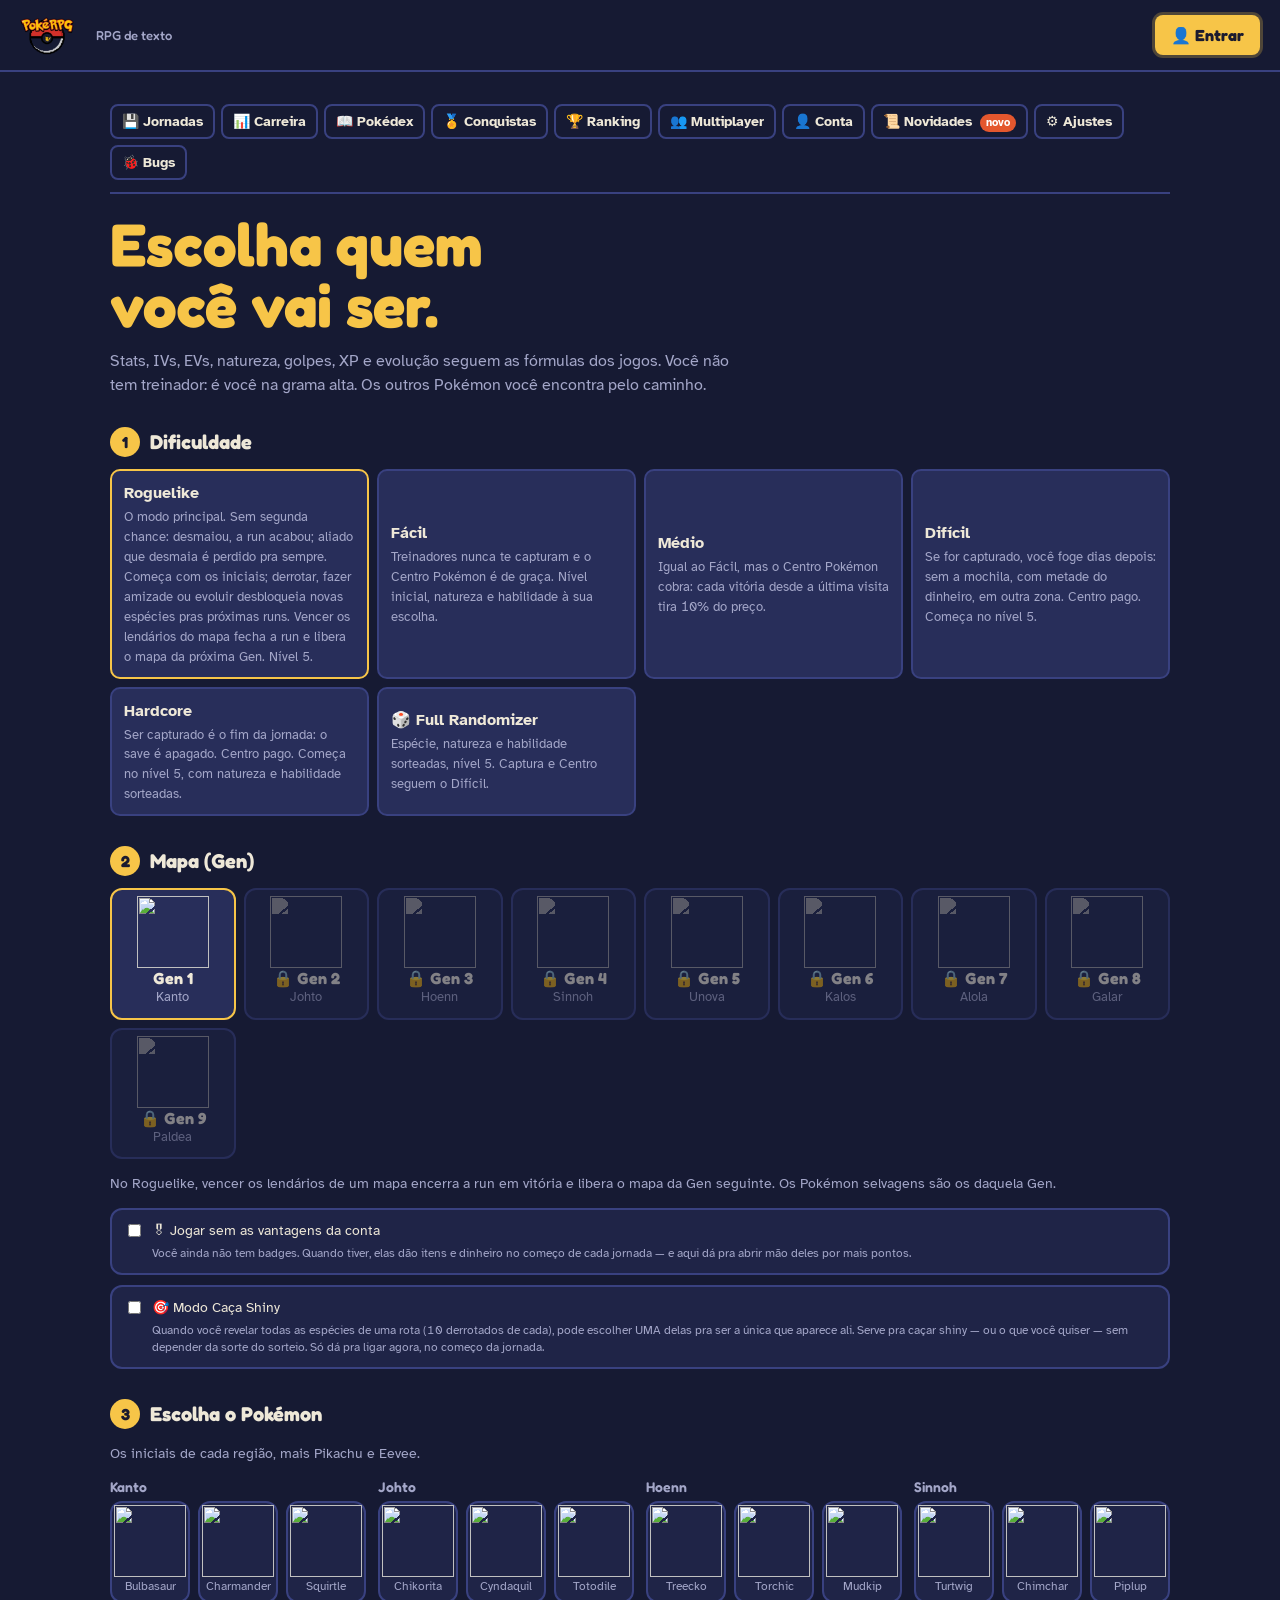
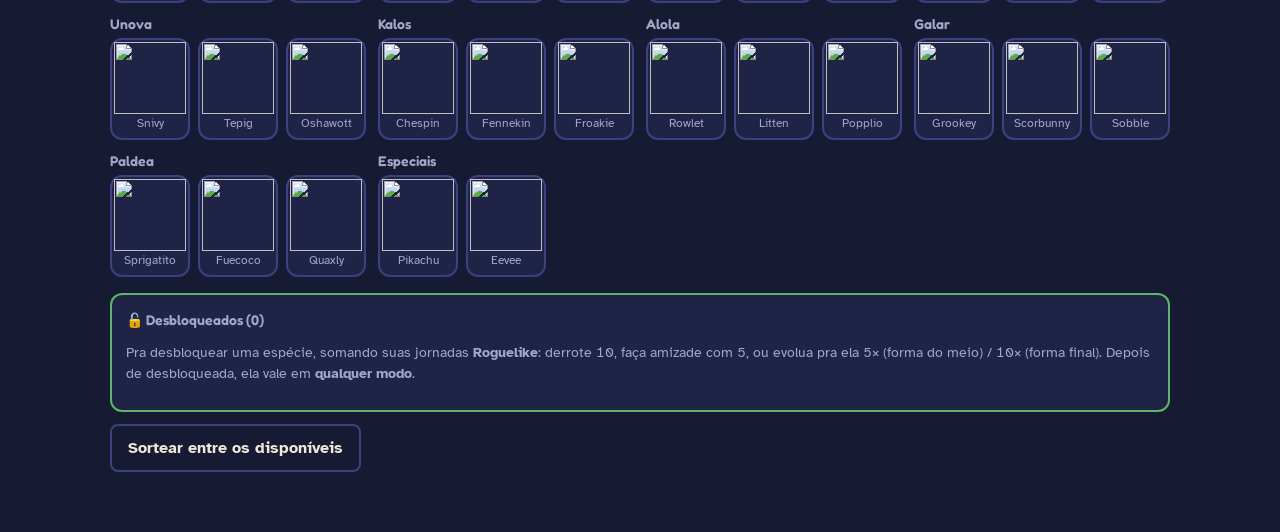
==== index.html @ 13605d04 "fix: imagens saem do CDN, e a aba deixa de rodar versao velha Diagnostico feito no aparelho do jogad" ====
<!doctype html>
<html lang="pt-BR">
<head>
<meta charset="utf-8">
<meta name="viewport" content="width=device-width, initial-scale=1, viewport-fit=cover">
<title>PokéRPG</title>
<link rel="preconnect" href="https://fonts.googleapis.com">
<link rel="preconnect" href="https://fonts.gstatic.com" crossorigin>
<link href="https://fonts.googleapis.com/css2?family=Atkinson+Hyperlegible:wght@400;700&family=Fredoka:wght@500;600;700&display=swap" rel="stylesheet">
<link rel="stylesheet" href="css/estilo.css">
<link rel="icon" type="image/png" sizes="32x32" href="img/favicon-32.png">
<link rel="icon" type="image/png" sizes="192x192" href="img/icone-192.png">
<link rel="apple-touch-icon" href="img/icone-192.png">
<meta name="theme-color" content="#161A33">
</head>
<body>
<header class="top">
  <div class="brand"><img src="img/logo.png" alt="PokéRPG" class="logo" width="373" height="309"><small>RPG de texto</small></div>
  <div class="top-r">
    <span id="top-dinheiro" class="dinheiro"></span>
    <!-- celular: os botões vão pra dentro do menu ☰ (no computador .menu-links é display:contents — some da conta) -->
    <button type="button" id="menu-burger" class="burger" aria-label="Abrir menu" aria-expanded="false" aria-controls="menu-links">☰</button>
    <nav id="menu-links" class="menu-links" aria-label="Menu"><div class="top-r" id="topr"></div><div id="conta-chip"></div></nav>
  </div>
</header>
<div id="app"></div>

<script>
  // Módulos ES não carregam por file:// (duplo-clique no arquivo): sem este aviso a tela ficaria vazia sem explicação.
  if (location.protocol === 'file:') document.getElementById('app').innerHTML =
    '<main class="create"><div class="notice">Este jogo precisa ser aberto por um servidor, não direto do arquivo. ' +
    'Na pasta do projeto, rode <code>python -m http.server 3000</code> e abra <b>http://localhost:3000</b>.</div></main>';
</script>
<script type="module" src="js/main.js"></script>
<script>
  // modo offline: service worker guarda o jogo, a PokéAPI e os sprites depois do primeiro acesso online (sw.js)
  if ('serviceWorker' in navigator && location.protocol !== 'file:') {
    navigator.serviceWorker.register('sw.js').catch(e => console.warn('service worker', e));
    /* Versão nova assumiu o controle? Recarrega a aba UMA vez. O sw.js já ativa sozinho (skipWaiting +
       clients.claim), mas isso troca só o service worker: a aba aberta continua com os arquivos .js que carregou
       quando abriu, porque módulo ES é carregado uma vez por sessão. Sem isto, quem deixa o jogo aberto fica
       testando a versão velha sem saber — aconteceu de verdade, com correção publicada e o erro antigo na tela. */
    let recarregando = false;
    navigator.serviceWorker.addEventListener('controllerchange', () => {
      if (recarregando) return; recarregando = true; location.reload();
    });
  }
</script>
</body>
</html>
---- css/estilo.css ----
﻿:root{
  --ink:#161A33; --panel:#1F2447; --panel2:#282E5A; --line:#394180;
  --text:#EEE8D8; --muted:#A3A6C8; --yellow:#F7C548; --grass:#5FB36A; --red:#E4572E;
  --paper:#F4EFE3; --paper-ink:#1C1F3A;
  --display:'Fredoka', 'Atkinson Hyperlegible', system-ui, sans-serif; /* títulos e números: arredondada, 2/5/8 bem distintos */
  --body:'Atkinson Hyperlegible', system-ui, -apple-system, 'Segoe UI', sans-serif;
  box-sizing:border-box;
  padding-top:env(safe-area-inset-top,0px); padding-bottom:env(safe-area-inset-bottom,0px);
}
*,*::before,*::after{box-sizing:inherit}
html,body{margin:0}
body{background:var(--ink);color:var(--text);font:16px/1.5 var(--body);min-height:100vh;font-variant-numeric:tabular-nums}
button,input,select{font:inherit;color:inherit}
button{cursor:pointer}
button:disabled{cursor:not-allowed;opacity:.45}
:focus-visible{outline:3px solid var(--yellow);outline-offset:2px}
img{max-width:100%}
.muted{color:var(--muted)} .small{font-size:14px}

.top{display:flex;align-items:center;justify-content:space-between;gap:12px;padding:12px 20px;border-bottom:2px solid var(--line)}
.brand{display:flex;align-items:center;gap:10px}
.brand .logo{height:46px;width:auto;display:block} /* img/logo.png (o favicon sai de img/favicon-32.png) */
.brand small{font:500 13px var(--display);color:var(--muted);margin-left:10px}
.top-r{display:flex;flex-wrap:wrap;gap:8px 10px;align-items:center;justify-content:flex-end;font:700 16px var(--display)}
/* topo: dinheiro sempre visível; botões (#topr + conta) no menu ☰ abaixo de 720px */
.top{position:relative}
.dinheiro{color:var(--yellow);white-space:nowrap}
.dinheiro:empty{display:none}
.burger{display:none}
.menu-links{display:contents} /* no computador some da conta: filhos ficam em linha no .top-r */
#topr{flex-wrap:wrap;justify-content:flex-end}
.btn-login{border-radius:999px;padding:8px 18px;box-shadow:0 0 0 3px rgba(247,197,72,.25)}
@media(max-width:720px){
  .top{padding:10px 14px}
  .brand small{display:none}
  .brand .logo{height:38px}
  .burger{display:grid;place-items:center;width:44px;height:44px;background:var(--panel2);border:2px solid var(--line);border-radius:10px;font-size:20px;line-height:1}
  .menu-links{display:none;position:absolute;top:calc(100% + 6px);left:10px;right:10px;z-index:9;flex-direction:column;gap:10px;
    background:var(--panel);border:2px solid var(--line);border-radius:14px;padding:12px;box-shadow:0 14px 34px rgba(0,0,0,.5)}
  .menu-links.open{display:flex}
  .menu-links .top-r,#conta-chip{flex-direction:column;align-items:stretch;gap:8px}
  .menu-links .btn{width:100%;text-align:center;padding:12px 14px;font-size:16px}
  .selo-offline{text-align:center}
}
/* ícone do jogador, amigos, convites */
.icone-mini{width:32px;height:32px;image-rendering:pixelated;vertical-align:middle;margin:-6px 4px -6px -4px}
.icone-grande{width:96px;height:96px;image-rendering:pixelated}
.chip-conta{display:inline-flex;align-items:center;gap:2px;position:relative}
.bolinha{background:var(--red);color:#fff;border-radius:999px;font-size:11px;min-width:18px;height:18px;display:inline-grid;place-items:center;margin-left:4px}
.icone-editor{display:grid;grid-template-columns:auto 1fr;gap:16px;align-items:center}
@media(max-width:520px){.icone-editor{grid-template-columns:1fr}}
.icone-preview{display:grid;place-items:center;background:var(--panel2);border-radius:14px;padding:8px 14px;font:600 14px var(--display)}
.icone-controles{display:grid;gap:10px}
.icone-controles input,#amigo-codigo{flex:1;min-width:0;background:var(--panel2);border:2px solid var(--line);border-radius:10px;padding:9px 12px;color:var(--text)}
.pv.conta + .pv.conta{margin-top:16px}
ul.amigos{list-style:none;margin:6px 0 12px;padding:0;display:grid;gap:6px}
ul.amigos li{display:flex;align-items:center;gap:8px;background:var(--panel2);border-radius:10px;padding:6px 10px}
ul.amigos li b{flex:1}
ul.amigos .subrow{width:auto}
.codigo{font-family:var(--display);letter-spacing:.12em;background:var(--yellow);color:#1b1b2f;border-radius:8px;padding:0 10px}
.mp-convites{display:flex;flex-wrap:wrap;gap:6px;align-items:center;width:100%}
.mp-nome{display:flex;align-items:center}
table.ranking td.jogador{white-space:nowrap}
#toasts{position:fixed;right:14px;bottom:14px;z-index:20;display:grid;gap:8px;max-width:min(380px,calc(100vw - 28px))}
.toast{display:grid;grid-template-columns:1fr auto;gap:8px;align-items:start;background:var(--panel);border:2px solid var(--yellow);border-radius:14px;padding:12px 14px;box-shadow:0 12px 30px rgba(0,0,0,.5)}
.toast-x{background:none;border:0;color:var(--muted);font-size:16px}
/* bugs e sugestões */
.relato-card{max-width:640px}
.relato-card textarea{background:var(--panel2);border:2px solid var(--line);border-radius:10px;padding:10px 12px;color:var(--text);font:inherit;resize:vertical}
.relato-card .campo input{background:var(--panel2);border:2px solid var(--line);border-radius:10px;padding:10px 12px;color:var(--text)}
.rel-tipos{grid-template-columns:1fr 1fr}
@media(max-width:520px){.rel-tipos{grid-template-columns:1fr}}
.rel-ctx{max-height:220px;overflow:auto;background:var(--ink);border-radius:8px;padding:8px;font-size:12px;white-space:pre-wrap}
/* tela de login */
.login-card{max-width:460px;background:var(--panel);border:2px solid var(--line);border-radius:18px;padding:24px;display:grid;gap:12px}
.login-card h2{margin:0;font:700 24px var(--display)}
.login-card p{margin:0}
.btn-google{display:flex;align-items:center;justify-content:center;gap:12px;width:100%;background:#fff;color:#1f1f1f;border:1px solid #747775;border-radius:999px;padding:12px 18px;font:600 16px var(--body)}
.btn-google:hover{background:#f2f2f2}
.login-ou{display:flex;align-items:center;gap:10px;color:var(--muted);font-size:14px}
.login-ou::before,.login-ou::after{content:'';flex:1;height:2px;background:var(--line)}
.login-card input{flex:1;min-width:0;background:var(--panel2);border:2px solid var(--line);border-radius:10px;padding:11px 12px;color:var(--text)}
.login-card .subrow{flex-wrap:nowrap}
@media(max-width:420px){.login-card .subrow{flex-wrap:wrap}.login-card .subrow .btn{width:100%}}

.btn{background:var(--yellow);color:#1b1b2f;border:0;border-radius:8px;padding:10px 16px;font-weight:700}
.btn:hover:not(:disabled){filter:brightness(1.08)}
.btn.ghost{background:transparent;color:var(--text);border:2px solid var(--line)}
.btn.ghost:hover:not(:disabled){border-color:var(--yellow)}
.btn.big{padding:14px 22px;font-size:17px}
.btn.sm{padding:5px 10px;font-size:14px}

.ty{display:inline-block;padding:1px 10px;border-radius:999px;font:700 12px/1.6 var(--display);background:var(--c);color:var(--tc)}
.types{display:flex;gap:6px;flex-wrap:wrap}

/* criação */
.create{max-width:1100px;margin:0 auto;padding:32px 20px 60px}
.create h1{font:700 clamp(34px,5.5vw,60px)/1.02 var(--display);margin:0 0 12px;color:var(--yellow);max-width:14ch}
.create .lead{max-width:62ch;color:var(--muted);margin:0}
.passo{display:flex;align-items:center;gap:10px;font:700 20px var(--display);color:var(--text);margin:30px 0 12px}
.passo > span:first-child{display:grid;place-items:center;width:30px;height:30px;border-radius:50%;background:var(--yellow);color:#1b1b2f;font-size:16px}
.difs{display:grid;grid-template-columns:repeat(auto-fill,minmax(230px,1fr));gap:8px}
#rnd{margin-top:4px}
.search{display:flex;gap:10px;margin:26px 0 16px;flex-wrap:wrap}
.search input{flex:1;min-width:220px;background:var(--panel);border:2px solid var(--line);border-radius:10px;padding:12px 14px;font-size:17px}
.picks{display:grid;grid-template-columns:repeat(auto-fill,minmax(82px,1fr));gap:8px}
.pick{background:var(--panel);border:2px solid var(--line);border-radius:12px;padding:2px 2px 6px;display:grid;place-items:center;font-size:12px;color:var(--muted)}
.pick:hover{border-color:var(--yellow);color:var(--text)}
.pick.on{border-color:var(--yellow);color:var(--text);background:var(--panel2)}
.pick img{width:72px;height:72px;image-rendering:pixelated}
.notice{background:#3a1f2a;border:2px solid var(--red);border-radius:12px;padding:14px 16px;margin-top:18px}
.loading{font:500 16px var(--display);color:var(--muted)}
.err{color:#ff9b82}

.pv{display:grid;grid-template-columns:minmax(220px,320px) 1fr;gap:28px;margin-top:28px;background:var(--panel);border:2px solid var(--line);border-radius:16px;padding:24px}
@media(max-width:760px){.pv{grid-template-columns:1fr}}
.pv-art{background:var(--panel2);border-radius:14px;display:grid;place-items:center;padding:10px;align-self:start}
.pv-art img{width:100%;aspect-ratio:1;object-fit:contain}
.dexno{font:500 14px var(--display);color:var(--muted);margin:0}
.pv h2{font:700 40px/1.1 var(--display);margin:2px 0 10px}
.pv h3{font:700 16px var(--display);color:var(--yellow);margin:20px 0 8px}
.bs{display:grid;grid-template-columns:90px 38px 1fr;align-items:center;gap:8px;font-size:14px}
.bs span{color:var(--muted)} .bs b{text-align:right;font-family:var(--display)}
.bs i{display:block;height:8px;border-radius:4px;background:var(--yellow)}
.bs.total i{background:none}
.basestats{display:grid;gap:3px;margin-top:16px}
.abils{display:grid;gap:8px}
.abil{text-align:left;background:var(--panel2);border:2px solid var(--line);border-radius:10px;padding:10px 12px}
.abil.on{border-color:var(--yellow)}
.abil em{font-style:normal;font-size:12px;color:var(--muted);border:1px solid var(--line);border-radius:6px;padding:0 6px;margin-left:6px}
.abil small{display:block;color:var(--muted);margin-top:2px}
.impl{font-size:12px;color:var(--grass);margin-left:6px}
.impl-futura{font-size:12px;color:var(--muted);font-style:italic;margin-left:6px}
.abil .impl-futura{display:block;margin:2px 0 0}
.row3{display:grid;grid-template-columns:repeat(3,1fr);gap:12px;margin-top:18px}
@media(max-width:560px){.row3{grid-template-columns:1fr}}
.row3 label{display:grid;gap:4px;font-size:14px;color:var(--muted)}
.row3 select,.row3 input{background:var(--panel2);border:2px solid var(--line);border-radius:8px;padding:8px 10px;color:var(--text)}
.pv .btn.big{margin-top:18px}

/* jogo */
/* tela do jogo: coluna esq · divisória · centro (cena fixa + zona + ações) · divisória · coluna dir.
   Larguras vêm de --larg-esq/--larg-dir (paineis.js, arrastando a divisória). */
.game{display:grid;grid-template-columns:var(--larg-esq,340px) 10px minmax(420px,1fr) 10px var(--larg-dir,340px);gap:0 6px;padding:20px;max-width:1800px;margin:0 auto;align-items:start}
.stage{display:grid;gap:14px;min-width:0}
.zona{display:grid;gap:14px;align-content:start;min-width:0;min-height:60px;border-radius:14px}
.zona.vazia{border:2px dashed var(--line);display:grid;place-items:center}
.zona.vazia::before{content:'Arraste um painel pra cá';color:var(--muted);font-size:14px}
.divisor{cursor:col-resize;align-self:stretch;border-radius:5px;touch-action:none}
.divisor:hover,.divisor.ativo{background:var(--line)}
/* painel */
.painel{background:var(--panel);border:2px solid var(--line);border-radius:14px;min-width:0}
.painel.arrastando{opacity:.4}
.painel-cab{display:flex;align-items:center;gap:8px;padding:8px 10px 8px 12px;border-bottom:2px solid var(--line);cursor:grab}
.painel.recolhido .painel-cab{border-bottom:0}
.painel-cab .alca{color:var(--muted);font-size:18px;line-height:1}
.painel-titulo{flex:1;min-width:0;margin:0;font:700 15px var(--display);color:var(--yellow);white-space:nowrap;overflow:hidden;text-overflow:ellipsis}
.painel-botoes{display:flex;gap:2px}
.painel-botoes button{background:none;border:0;color:var(--muted);border-radius:6px;padding:2px 6px;font-size:13px}
.painel-botoes button:hover{background:var(--panel2);color:var(--text)}
.painel-corpo{padding:14px 16px;overflow:auto;resize:vertical;min-height:60px}
.painel-marcador{height:6px;border-radius:3px;background:var(--yellow)}
.painel[data-painel="log"] .painel-corpo{padding:8px;display:flex}
.painel[data-painel="log"] .textbox{margin:0;flex:1;display:flex;min-height:0}
.painel[data-painel="log"] .log{height:auto;flex:1;min-height:0}
/* celular: uma coluna, cena primeiro; reordenar pelos botões ▲▼⇄ (arrastar no toque é ruim) */
/* ==================== celular / tela estreita ====================
   Uma coluna só. Na batalha, apenas a CENA fica presa no topo (compacta), então dá pra ver o Pokémon enquanto
   escolhe o golpe; golpes, registro e painéis rolam por baixo, todos alcançáveis. Nada é escondido — as abas que
   trocavam o que aparecia no meio foram removidas (ver paineis.js). */
@media(max-width:880px){
  .game{grid-template-columns:1fr;gap:14px}
  .stage{order:-1}
  .divisor{display:none}
  .painel-cab{cursor:default}
  .painel-cab .alca{display:none}
  .painel-corpo{resize:none}
  .zona.vazia{display:none}
  /* fora da batalha: o botão de explorar/centro/loja acompanha a rolagem */
  #actions{position:sticky;bottom:0;z-index:7;background:var(--ink);padding:10px 0 calc(10px + env(safe-area-inset-bottom));margin-top:-4px}
  .dexr-grade{max-height:46vh;overflow:auto}

  /* ---- batalha: só a CENA fica presa no topo; o resto da página rola normalmente por baixo ----
     Antes a .stage inteira (cena + golpes + ações) era sticky e umas abas escolhiam o que aparecia no meio; isso
     escondia os painéis (ficha dos aliados, missões, mochila) e comia uma faixa de tela. Hoje nada é escondido:
     a cena acompanha a rolagem, em no máximo 38vh, e você chega em tudo descendo a página. */
  body.em-batalha .game{padding:10px;gap:10px}
  body.em-batalha #actions{position:static;padding:0;margin:0}
  body.em-batalha .scene.battle{position:sticky;top:0;z-index:8;max-height:38vh;overflow:auto;min-height:0;padding:10px 12px;gap:4px;box-shadow:0 6px 12px -8px #0008}
  body.em-batalha .mon{width:112px;height:92px}
  body.em-batalha .spr{width:92px;height:92px}
  body.em-batalha .spr.back{width:104px;height:104px}
  body.em-batalha .mon.mini{width:56px;height:56px;margin-left:-8px}
  body.em-batalha .mon.mini .spr{width:52px;height:52px}
  body.em-batalha .plate{padding:6px 9px}
  body.em-batalha .pl-top{font-size:14px}
  body.em-batalha .turno-bar{padding:4px 8px;font-size:12px}
  body.em-batalha .mv{padding:7px 10px}
  body.em-batalha .mv b{font-size:15px}
  body.em-batalha .mv small{display:none}          /* a descrição fica no toque longo (title); aqui o espaço é curto */
  body.em-batalha .bag-grid{grid-template-columns:repeat(auto-fill,minmax(110px,1fr))}
  body.em-batalha .painel-corpo{height:auto}
  body.em-batalha .painel[data-painel="log"] .painel-corpo{max-height:40vh}
}
@media(max-width:420px){
  body.em-batalha .mon{width:96px;height:80px}
  body.em-batalha .spr{width:80px;height:80px}
  body.em-batalha .spr.back{width:92px;height:92px}
  body.em-batalha .painel[data-painel="log"] .painel-corpo{max-height:32vh}
}
.me{display:flex;gap:12px;align-items:center}
.me img{width:96px;height:96px;image-rendering:pixelated;background:var(--panel2);border-radius:12px;flex:none}
.me h2{margin:0;font:700 26px/1.1 var(--display)}
.me .sub{color:var(--muted);font-size:14px;margin:2px 0 6px}
.bars{margin:14px 0 6px;display:grid;gap:6px}
.hp{display:grid;grid-template-columns:24px 1fr auto;align-items:center;gap:8px;font:700 12px var(--display)}
.bar{height:10px;border-radius:5px;background:#0f1230;overflow:hidden}
.fill{height:100%;border-radius:5px;transition:width .45s ease}
.xp .fill{background:#6fa8ff}
.chips{display:flex;gap:4px;flex-wrap:wrap;min-height:4px;margin-top:4px}
.st{font:700 11px/1.7 var(--display);padding:0 7px;border-radius:5px;background:#555;color:#fff}
.st-burn{background:#d9532b}.st-poison{background:#9b3fa0}.st-paralysis{background:#c9a400;color:#222}.st-sleep{background:#6c7086}.st-freeze{background:#4fb3c9;color:#12303a}
.stg{font:700 11px/1.7 var(--display);padding:0 6px;border-radius:5px}
.stg.up{background:#2f7a45;color:#e8ffe9}.stg.down{background:#8f3526;color:#ffe9e4}
table.stats{width:100%;border-collapse:collapse;font-size:14px;margin-top:6px}
table.stats th{font-weight:400;color:var(--muted);text-align:right;padding:2px 4px;font-size:12px}
table.stats td{text-align:right;padding:4px;border-top:1px solid var(--line);font-variant-numeric:tabular-nums}
table.stats td:first-child,table.stats th:first-child{text-align:left}
table.stats td.v{font:700 15px var(--display)}
.up{color:#7fd88a}.down{color:#ff8a6b}
.sec{margin-top:18px}
.sec h3{font:700 15px var(--display);color:var(--yellow);margin:0 0 6px}
.sec p{margin:0}
.mlist details{border-top:1px solid var(--line);padding:6px 0}
.mlist summary{display:grid;grid-template-columns:1fr auto;gap:2px 8px;cursor:pointer;list-style:none}
.mlist summary::-webkit-details-marker{display:none}
.mlist summary b{font:700 15px var(--display)}
.mlist summary small{color:var(--muted);grid-column:1/-1}
.mlist .pp{font:500 13px var(--display);color:var(--yellow)}
.mlist details p{font-size:13px;color:var(--muted);margin:4px 0 2px}
ul.bag{list-style:none;margin:0;padding:0;display:grid;gap:6px}
ul.bag li{display:grid;grid-template-columns:30px 1fr auto;align-items:center;gap:8px}
ul.bag img{width:30px;height:30px;image-rendering:pixelated}
ul.bag small{display:block;color:var(--muted);font-size:12px}

.scene{background:var(--panel);border:2px solid var(--line);border-radius:14px;padding:18px;min-height:290px}
.zone-head h2{font:700 30px/1.1 var(--display);margin:0}
.zone-head p{margin:4px 0 0;color:var(--muted)}
.zones{display:flex;flex-wrap:wrap;gap:8px;margin:16px 0}
.chip{background:var(--panel2);border:2px solid var(--line);border-radius:999px;padding:5px 12px;font-size:14px}
.chip small{color:var(--muted);margin-left:6px;font-family:var(--display)}
.chip.on{border-color:var(--yellow)}
/* ---- Pokédex da rota (mapas.js pokedexDaRota): ? → silhueta → colorido com a taxa de aparição ---- */
.gen-tag{display:inline-block;background:var(--panel2);border:1px solid var(--line);border-radius:999px;padding:0 10px;font:600 13px var(--display);color:var(--yellow);margin-right:4px}
.chip.final{border-style:dashed}
.dex-rota p{margin:0 0 4px}
.dex-legenda{list-style:none;margin:0 0 8px;padding:0;display:grid;gap:2px}
/* 🎯 Caça Shiny */
.caca-box{margin:0 0 10px;padding:8px 10px;background:var(--panel2);border:2px dashed var(--line);border-radius:10px}
.caca-box.on{border-style:solid;border-color:var(--yellow)}
.caca-box p{margin:0 0 6px}
.caca-prog{margin:0 0 8px}
.repel-aviso{margin:0 0 8px;padding:6px 10px;background:var(--panel2);border-left:4px solid var(--yellow);border-radius:8px}
.caca-opcao{display:block;margin:10px 0 0;background:var(--panel);border:2px solid var(--line);border-radius:12px;padding:10px 12px}
.dex-legenda b{display:inline-block;min-width:74px;color:var(--text)}
/* ---- barra de navegação das telas (navegacao.js): voltar + atalhos pra todas ---- */
.nav-telas{display:flex;flex-wrap:wrap;gap:8px;align-items:center;justify-content:space-between;margin:0 0 20px;padding-bottom:12px;border-bottom:2px solid var(--line)}
.nav-atalhos{display:flex;flex-wrap:wrap;gap:6px}
.nav-voltar{white-space:nowrap}
@media (max-width:560px){ .nav-telas{gap:6px} .nav-voltar{width:100%} }
/* ---- 📜 novidades / patch notes (tela-patchnotes.js) ---- */
.patches{display:grid;gap:8px;max-width:820px}
.patch{background:var(--panel);border:2px solid var(--line);border-radius:12px;padding:10px 14px}
.patch[open]{border-color:var(--yellow)}
.patch summary{cursor:pointer;display:flex;flex-wrap:wrap;gap:8px;align-items:baseline;font:600 16px var(--display)}
.patch-v{background:var(--yellow);color:#1b1b2f;border-radius:999px;padding:0 10px;font-size:14px}
.patch-t{flex:1}
.patch-sec{margin:12px 0 4px;font:700 14px var(--display);color:var(--yellow)}
.patch-itens{margin:0;padding-left:20px;display:grid;gap:4px}
.patch-itens li{color:var(--text)}
.patch-piada{margin:12px 0 2px;padding:8px 10px;background:var(--panel2);border-radius:10px;color:var(--muted);font-style:italic;font-size:14px}
.bolinha.novo,.btn .bolinha{background:var(--red);color:#fff;border-radius:999px;font-size:11px;padding:0 6px;margin-left:4px}
/* ---- divisões da mochila e da loja + item segurado na ficha ---- */
.bag-div{margin:12px 0 6px;font:700 13px var(--display);color:var(--yellow);text-transform:none}
.bag-div:first-child{margin-top:0}
.seg-linha{display:grid;grid-template-columns:40px 1fr auto;gap:8px;align-items:center;background:var(--panel2);border-radius:10px;padding:6px 10px}
.seg-linha img{width:40px;height:40px;image-rendering:pixelated}
.seg-linha small{display:block;color:var(--muted);font-size:12px}
/* ---- ⚙ ajustes: escolher a fonte (tela-ajustes.js) ---- */
.fontes{display:grid;grid-template-columns:repeat(auto-fill,minmax(230px,1fr));gap:10px}
.fonte-card{display:grid;gap:4px;text-align:left;background:var(--panel);border:2px solid var(--line);border-radius:12px;padding:12px 14px;color:var(--text)}
.fonte-card:hover{border-color:var(--yellow)}
.fonte-card.on{border-color:var(--yellow);background:var(--panel2)}
.fonte-nome{font:700 17px var(--f-display)}
.fonte-amostra{font:400 20px/1.3 var(--f-corpo);color:var(--text)}
.fonte-card small{color:var(--muted);font-family:var(--f-corpo)}
.ok-offline{color:var(--grass)}
/* ---- 💾 jornadas salvas (tela-saves.js) ---- */
.saves{display:grid;gap:10px;margin-top:18px;max-width:760px}
.save-card{display:grid;grid-template-columns:72px 1fr auto;gap:12px;align-items:center;background:var(--panel);border:2px solid var(--line);border-radius:14px;padding:8px 12px}
.save-card.atual{border-color:var(--yellow)}
.save-card img{width:72px;height:72px;image-rendering:pixelated}
.save-card small{display:block;font-size:13px}
.save-acoes{display:flex;gap:6px;flex-wrap:wrap;justify-content:flex-end}
.tag-atual{font:600 12px var(--display);color:#1b1b2f;background:var(--yellow);border-radius:999px;padding:0 8px}
@media (max-width:560px){ .save-card{grid-template-columns:56px 1fr} .save-card img{width:56px;height:56px} .save-acoes{grid-column:1/-1;justify-content:flex-start} }
.dexr-grade{display:grid;grid-template-columns:repeat(auto-fill,minmax(76px,1fr));gap:6px}
.dexr{position:relative;display:grid;justify-items:center;background:var(--panel2);border:2px solid var(--line);border-radius:10px;padding:2px 2px 4px;min-height:92px;font-size:11px;color:var(--muted);text-align:center}
.dexr img{width:60px;height:60px;image-rendering:pixelated}
.dexr small{line-height:1.2;overflow-wrap:anywhere}
.dexr.oculto{place-items:center;border-style:dashed}
.dexr.oculto span{font:700 28px var(--display);color:var(--line)}
.dexr.silhueta img{filter:brightness(0) invert(.8);opacity:.6}
.dexr.revelado{border-color:var(--grass);color:var(--text)}
.dexr .taxa{font:700 12px var(--display);color:var(--grass)}
.dexr .falta{font:500 11px var(--display);font-style:normal;color:var(--muted)}
.dexr.mitico{border-color:#b68cff}
.dexr.mitico.oculto span{color:#b68cff}
/* rota final: os lendários do mapa */
.chefe-box.lendarios{grid-template-columns:auto 1fr auto;border-color:var(--yellow)}
.chefe-box.lendarios.vencido{border-color:var(--grass)}
.lend-imgs{display:flex;align-items:flex-end}
.lend-imgs img{width:44px;height:44px;margin-right:-10px}
.lend-imgs img.principal{width:64px;height:64px;margin-right:0}
/* escolha de mapa (Gen): criação e depois de fechar uma Gen */
.gens{display:grid;grid-template-columns:repeat(auto-fill,minmax(120px,1fr));gap:8px}
.gen-card{display:grid;justify-items:center;gap:0;background:var(--panel);border:2px solid var(--line);border-radius:12px;padding:6px 6px 10px;color:var(--text)}
.gen-card img{width:72px;height:72px;image-rendering:pixelated}
.gen-card b{font:700 16px var(--display)}
.gen-card span,.gen-card small{font-size:13px;color:var(--muted)}
.gen-card:hover:not(:disabled),.gen-card.on{border-color:var(--yellow);background:var(--panel2)}
.gen-card.feita{border-color:var(--grass)}
.gen-card.trancada{opacity:.5}
.gen-card.trancada img{filter:brightness(0) invert(.6)}

.scene.battle{display:grid;grid-template-rows:auto 1fr 1fr;gap:6px;background:linear-gradient(#34428a 0 52%,#3d6a4b 52%);padding:14px 18px}
.side{display:flex;align-items:center;justify-content:space-between;gap:12px}
.side.foe .mon{order:2}
.mon{position:relative;width:170px;height:130px;display:grid;place-items:end center;flex:none}
.pad{position:absolute;bottom:4px;left:8px;right:8px;height:30px;border-radius:50%;background:rgba(0,0,0,.25)}
.spr{position:relative;width:128px;height:128px;image-rendering:pixelated}
.spr.back{width:150px;height:150px}
.spr.flip{transform:scaleX(-1)}
.mon.fainted .spr{opacity:.15;transition:opacity .5s}
.plate{background:var(--paper);color:var(--paper-ink);border-radius:10px;padding:9px 12px;width:min(270px,100%);box-shadow:4px 4px 0 rgba(0,0,0,.3)}
.pl-top{display:flex;justify-content:space-between;gap:8px;font:700 16px var(--display)}
.plate .bar{background:#cfc8b6}
/* rastreador de turno: barra no topo da batalha + placa de quem está agindo */
.turno-bar{display:flex;align-items:center;justify-content:space-between;gap:10px;flex-wrap:wrap;background:rgba(10,12,30,.55);border-radius:999px;padding:5px 6px 5px 14px;font:600 15px var(--display)}
.turno-n{letter-spacing:.04em;text-transform:uppercase;font-size:13px;color:var(--muted)}
.turno-n b{font-size:20px;color:var(--text);margin-left:4px;vertical-align:-1px}
.turno-fase{background:var(--panel2);border-radius:999px;padding:3px 12px;font-size:14px;color:var(--muted)}
.turno-fase.sua-vez{background:var(--yellow);color:#1b1b2f}
.treinador{display:flex;align-items:center;gap:6px;font-size:14px;color:var(--text)}
.treinador .equipe{letter-spacing:2px;color:var(--yellow)}
.treinador img{width:24px;height:24px;image-rendering:pixelated;margin-left:4px}
.shiny{margin-right:4px}
.fim .pv{align-items:center}
/* lado do jogador com aliados: sprites menores ao lado do seu, placas empilhadas */
.mons-lado{display:flex;align-items:flex-end}
.mon.mini{width:84px;height:84px;margin-left:-10px}
.mon.mini .spr{width:76px;height:76px}
.mon.mini .pad{height:18px}
.plates{display:grid;gap:6px;width:min(270px,100%)}
.plates .plate{width:auto}
.plate.mini{padding:5px 10px}
.plate.mini .pl-top{font-size:14px}
@media(max-width:520px){.side.me{flex-wrap:wrap}.mon.mini{width:60px;height:60px}.mon.mini .spr{width:56px;height:56px}}
.hp.amz .fill{background:#e86fa0}
.bag-sec{font:600 15px var(--display);margin:14px 0 8px;width:100%}
.item-btn.gosta{border-color:#e86fa0}
.aliados{display:grid;gap:12px}
.aliado{background:var(--panel2);border-radius:12px;padding:10px 12px}
.aliado.descansando{opacity:.7}
.aliado-top{display:grid;grid-template-columns:56px 1fr;gap:10px;align-items:center}
.aliado-top img{width:56px;height:56px;image-rendering:pixelated;background:var(--panel);border-radius:10px}
.aliado .ordem{display:flex;align-items:center;gap:8px;margin-top:8px;font-size:14px;color:var(--muted)}
.aliado .ordem select{background:var(--panel);border:2px solid var(--line);border-radius:8px;padding:4px 8px;color:var(--text)}
.aliado details{margin:6px 0}
.aliado summary{cursor:pointer;color:var(--yellow);font-size:14px}
.aliado .btn{margin-top:6px}
/* Etapa 2: zonas trancadas, Alfa da zona, missões */
.chip.trancada{opacity:.6}
.chefe-box{display:grid;grid-template-columns:64px 1fr auto;align-items:center;gap:12px;margin-top:14px;padding:10px 12px;background:var(--panel2);border:2px solid var(--red);border-radius:12px}
.chefe-box.vencido{border-color:var(--grass)}
.chefe-box img{width:64px;height:64px;image-rendering:pixelated}
.chefe-box small{display:block;color:var(--muted);font-size:13px}
.missao{border-top:1px solid var(--line);padding:6px 0}
.missao small{display:block;color:var(--muted);font-size:13px}
.hp.mis .fill{background:var(--yellow)}
/* criação: iniciais por região */
.topo-criacao{display:flex;justify-content:space-between;align-items:flex-start;gap:12px;flex-wrap:wrap}
.regioes{display:grid;grid-template-columns:repeat(auto-fill,minmax(250px,1fr));gap:12px}
.regiao h4{font:600 14px var(--display);color:var(--muted);margin:0 0 6px}
.regiao .picks{grid-template-columns:repeat(3,1fr)}
/* fim de jornada e recordes */
.selo-recorde{display:inline-block;background:var(--yellow);color:#1b1b2f;border-radius:999px;padding:4px 14px;font:700 15px var(--display);margin:4px 0 10px}
.stats-fim{display:grid;grid-template-columns:repeat(auto-fill,minmax(140px,1fr));gap:8px;margin-top:10px}
.stat-fim{background:var(--panel2);border-radius:10px;padding:8px 12px;display:grid}
.stat-fim span{color:var(--muted);font-size:13px}
.stat-fim b{font:700 22px var(--display)}
.stat-fim small{font-size:12px;color:var(--muted)}
.recordes{display:grid;gap:8px;margin-top:18px}
.recorde{display:grid;grid-template-columns:36px 56px 1fr auto;align-items:center;gap:12px;background:var(--panel);border:2px solid var(--line);border-radius:12px;padding:8px 14px}
.recorde .pos{font:700 18px var(--display);color:var(--yellow)}
.recorde img{width:56px;height:56px;image-rendering:pixelated}
.recorde small{display:block;color:var(--muted);font-size:13px}
.recorde .pts{font:700 20px var(--display)}
/* Roguelike: desbloqueados e progresso */
.regiao.desbloq{margin-top:16px;padding:12px 14px;background:var(--panel);border:2px solid var(--grass);border-radius:12px}
.regiao.desbloq h4{margin-top:4px}
ul.quase{list-style:none;margin:6px 0 0;padding:0;display:grid;grid-template-columns:repeat(auto-fill,minmax(260px,1fr));gap:6px}
ul.quase li{display:grid;grid-template-columns:40px 1fr;grid-template-rows:auto auto auto;column-gap:10px;align-items:center;background:var(--panel2);border-radius:10px;padding:6px 10px}
ul.quase li.feito{outline:2px solid var(--grass)}
ul.quase img{width:40px;height:40px;image-rendering:pixelated;grid-row:span 3}
ul.quase .bar{height:6px}
ul.quase .fill{background:var(--grass)}
ul.quase small{color:var(--muted);font-size:12px}
.desbloq-novo{margin:8px 0 12px;padding:10px 12px;border:2px solid var(--grass);border-radius:12px;background:var(--panel2)}
.desbloq-novo .picks{margin-top:8px}
/* multiplayer (sala) */
.mp .textbox{margin:14px 0}
.mp-cab h1{margin-bottom:4px}
.mp-cab .codigo{font-family:var(--display);letter-spacing:.12em;background:var(--yellow);color:#1b1b2f;border-radius:10px;padding:0 12px}
.mp-grupo,.mp-lado{display:grid;grid-template-columns:repeat(auto-fill,minmax(240px,1fr));gap:8px}
.mp-campo{display:grid;gap:12px;background:linear-gradient(#34428a 0 50%,#3d6a4b 50%);border-radius:14px;padding:12px}
.mp-mon{display:grid;grid-template-columns:64px 1fr;gap:10px;align-items:center;background:var(--paper);color:var(--paper-ink);border-radius:10px;padding:8px 12px}
.mp-mon img{width:64px;height:64px;image-rendering:pixelated}
.mp-mon small{display:block}
.mp-mon .bar{background:#cfc8b6}
.mp-mon.caido{opacity:.45}
.mp-grupo .mp-mon,.mp-times .mp-mon{background:var(--panel2);color:var(--text);border:2px solid var(--line)}
.mp-mon.vez{outline:3px solid var(--yellow);outline-offset:2px}
.mp-membro{display:grid;gap:6px;background:var(--panel);border:2px solid var(--line);border-radius:12px;padding:10px}
.mp-mons{display:grid;gap:6px}
.mp-grupo{grid-template-columns:repeat(auto-fill,minmax(260px,1fr))}
.mp-times{display:grid;grid-template-columns:1fr 1fr;gap:12px}
@media(max-width:640px){.mp-times{grid-template-columns:1fr}}
/* estado da conexão da sala + diagnóstico (multiplayer.js barraConexao) */
.mp-conexao{display:flex;flex-wrap:wrap;gap:8px;align-items:center;margin-top:8px;padding:6px 10px;background:var(--panel2);border:2px solid var(--line);border-radius:10px;font-size:13px}
.mp-conexao.instavel{border-color:var(--yellow)} .mp-conexao.caiu{border-color:var(--red)}
.mp-diag{width:100%;font-size:12px;color:var(--muted)}
.mp-diag summary{cursor:pointer}
.mp-diag ul{margin:6px 0 0;padding-left:18px;display:grid;gap:2px}
.mp-diag li.err{color:#ffab91}
.mp-centro{margin:10px 0}
.mp-time{display:grid;gap:8px;align-content:start;background:var(--panel2);border-radius:14px;padding:10px}
.mp-time h3{margin:0;font:700 16px var(--display);color:var(--yellow)}
.mp-config{display:grid;grid-template-columns:repeat(auto-fill,minmax(220px,1fr));gap:10px;width:100%}
.check{display:grid;grid-template-columns:auto 1fr;gap:4px 8px;align-items:center;font-size:14px}
.check small{grid-column:2}
.mp-quem{margin:4px 0;width:100%}
/* ranking global */
table.ranking{width:100%;border-collapse:collapse;margin-top:12px;background:var(--panel);border-radius:12px;overflow:hidden}
table.ranking th{font:600 13px var(--display);color:var(--muted);text-align:left;padding:8px 12px;border-bottom:2px solid var(--line)}
table.ranking td{padding:8px 12px;border-top:1px solid var(--line)}
table.ranking td.pos{font:700 16px var(--display);width:48px}
table.ranking td.pts{font:700 16px var(--display);text-align:right}
table.ranking tr.eu td{background:var(--panel2);color:var(--yellow)}
.campo select{background:var(--panel2);border:2px solid var(--line);border-radius:8px;padding:8px 10px;color:var(--text);max-width:320px}
.pokedex{display:grid;grid-template-columns:repeat(auto-fill,minmax(86px,1fr));gap:6px;margin-top:10px}
.dex-item{display:grid;place-items:center;background:var(--panel);border:2px solid var(--line);border-radius:10px;padding:4px;text-align:center}
.dex-item img{width:64px;height:64px;image-rendering:pixelated}
.dex-item small{font-size:11px;color:var(--muted)}
.pv.conta{grid-template-columns:1fr;max-width:640px}
.campo{display:grid;gap:6px;margin:12px 0;color:var(--muted);font-size:14px}
.pv.conta input{flex:1;min-width:200px;background:var(--panel2);border:2px solid var(--line);border-radius:8px;padding:9px 12px;color:var(--text)}
#conta-chip{display:flex;gap:8px;align-items:center}
#conta-chip .btn{white-space:nowrap}
.selo-offline{font:600 13px var(--display);background:#3a1f2a;border:2px solid var(--red);border-radius:999px;padding:3px 10px;white-space:nowrap}
ul.historico{margin:0;padding-left:18px;color:var(--muted);font-size:14px;display:grid;gap:4px}
.clima-selo{background:var(--panel);border:2px solid var(--line);border-radius:999px;padding:0 10px;font:600 12px var(--display);color:var(--text)}
.clima-selo.lado-jogador{border-color:var(--grass)} .clima-selo.lado-inimigo{border-color:var(--red)}
.plate.agindo{outline:3px solid var(--yellow);outline-offset:2px;animation:agindo 1s ease-in-out infinite}
@keyframes agindo{50%{outline-color:transparent}}
@media(max-width:520px){.mon{width:110px;height:100px}.spr{width:96px;height:96px}.spr.back{width:110px;height:110px}.pl-top{font-size:14px}}
@keyframes shake{0%,100%{translate:0}25%{translate:-7px 0}75%{translate:7px 0}}
.mon.shake{animation:shake .25s 2}

.textbox{background:var(--paper);color:var(--paper-ink);border-radius:10px;border:3px solid var(--paper-ink);box-shadow:inset 0 0 0 3px var(--paper),inset 0 0 0 5px #6d74b8;padding:5px}
.log{height:180px;overflow-y:auto;padding:10px 14px;font-size:15px}
.log p{margin:0 0 4px}
.log .good{color:#1f7a3a}.log .hit{color:#a83418}.log .level{color:#5a33c2}.log .muted{color:#6b6e8f}
.log .crit{color:#c2410c;font-weight:700}.log .status{color:#8a4b0f}.log .enc{font-size:16px}
.log p.turno{display:flex;align-items:center;gap:10px;margin:10px 0 4px;font:600 13px var(--display);letter-spacing:.08em;text-transform:uppercase;color:#6d74b8}
.log p.turno::before,.log p.turno::after{content:'';flex:1;height:2px;background:#cfc8b6}

.actions{display:flex;flex-wrap:wrap;gap:10px}
.moves{display:grid;grid-template-columns:1fr 1fr;gap:10px;width:100%}
@media(max-width:420px){.moves{grid-template-columns:1fr}}
.mv{text-align:left;background:var(--panel2);border:2px solid var(--line);border-left:8px solid var(--c);border-radius:10px;padding:9px 12px;display:grid;gap:1px}
.mv b{font:700 17px var(--display)}
.mv small{color:var(--muted);font-size:13px}
.mv .pp{font:500 13px var(--display);color:var(--yellow)}
.mv:hover:not(:disabled){border-color:var(--c)}
.subrow{display:flex;gap:10px;width:100%;flex-wrap:wrap}
.bag-grid{display:grid;grid-template-columns:repeat(auto-fill,minmax(150px,1fr));gap:8px;width:100%}
.item-btn{display:grid;grid-template-columns:30px 1fr;align-items:center;gap:2px 8px;text-align:left;background:var(--panel2);border:2px solid var(--line);border-radius:10px;padding:8px}
.item-btn img{grid-row:span 2;width:30px;height:30px;image-rendering:pixelated}
.item-btn small{color:var(--muted);font-size:12px}
.item-btn:hover:not(:disabled){border-color:var(--yellow)}

.modal{position:fixed;inset:0;background:rgba(10,12,30,.72);display:grid;place-items:center;padding:20px;z-index:10}
.box{background:var(--panel);border:2px solid var(--yellow);border-radius:14px;padding:20px;max-width:520px;width:100%;max-height:90vh;overflow:auto}
.box-body{font-size:17px}
.choices{display:grid;gap:8px;margin-top:16px}
.mcard{margin-top:10px;padding:10px 12px;background:var(--panel2);border-radius:10px;font-size:14px;color:var(--muted)}

@media (prefers-reduced-motion: reduce){*{animation:none!important;transition:none!important}}

/* ---- Pokédex da conta (tela-pokedex.js) ----
   Mesma linguagem visual da Pokédex de rota (.dexr), mas em escala nacional: 1025 células, as conhecidas com
   sprite e nome, as outras como "?" tracejado. As imagens são `loading="lazy"` — sem isso o navegador tentaria
   baixar mil sprites de uma vez ao abrir a tela. */
.dex-grade{display:grid;grid-template-columns:repeat(auto-fill,minmax(84px,1fr));gap:6px;margin-top:14px}
.dexc{position:relative;display:grid;justify-items:center;align-content:start;background:var(--panel2);border:2px solid var(--line);border-radius:10px;padding:3px 2px 5px;min-height:96px;font:600 11px var(--body);color:var(--text);text-align:center;cursor:pointer}
.dexc img{width:60px;height:60px;image-rendering:pixelated}
.dexc b{font-size:11px;line-height:1.15;overflow-wrap:anywhere}
.dexc small{color:var(--muted)}
.dexc.nunca{place-content:center;border-style:dashed;color:var(--muted);cursor:default}
.dexc.nunca span{font:700 22px var(--display)}
.dexc.derrotado{border-color:var(--yellow)}
.dexc.amigo{border-color:#5FB36A}
.dexc:not(.nunca):hover{background:var(--panel);border-color:var(--yellow)}
.dex-ficha{background:var(--panel2);border:2px solid var(--line);border-radius:12px;padding:14px;margin-top:14px}
.dex-ficha-topo{display:flex;gap:14px;align-items:center;flex-wrap:wrap}
.dex-ficha-topo img{width:96px;height:96px;image-rendering:pixelated}
.dex-ficha h3{margin:0 0 6px;font:700 22px var(--display)}
.dex-ficha h4{margin:14px 0 6px;font:700 15px var(--display)}
.dex-onde{list-style:none;padding:0;margin:0;display:grid;gap:4px;font-size:13px;color:var(--muted)}

/* Conquistas: a lista reusa .quase, que é uma grade "sprite | conteúdo". Linha sem sprite (tipo, golpe) precisa
   ocupar a vaga mesmo assim, senão o texto cai na coluna de 40px e monta em cima da barra — foi bug relatado. */
ul.quase .sem-sprite{width:40px;height:40px;grid-row:span 3;border-radius:8px;background:var(--panel);opacity:.45}
ul.quase.conquistas li{min-width:0}
ul.quase.conquistas b{overflow-wrap:anywhere;line-height:1.2}
ul.quase.conquistas .bar{margin:4px 0}

.badge-ic{display:grid;place-items:center;font-size:20px;background:var(--panel)!important;opacity:1!important}
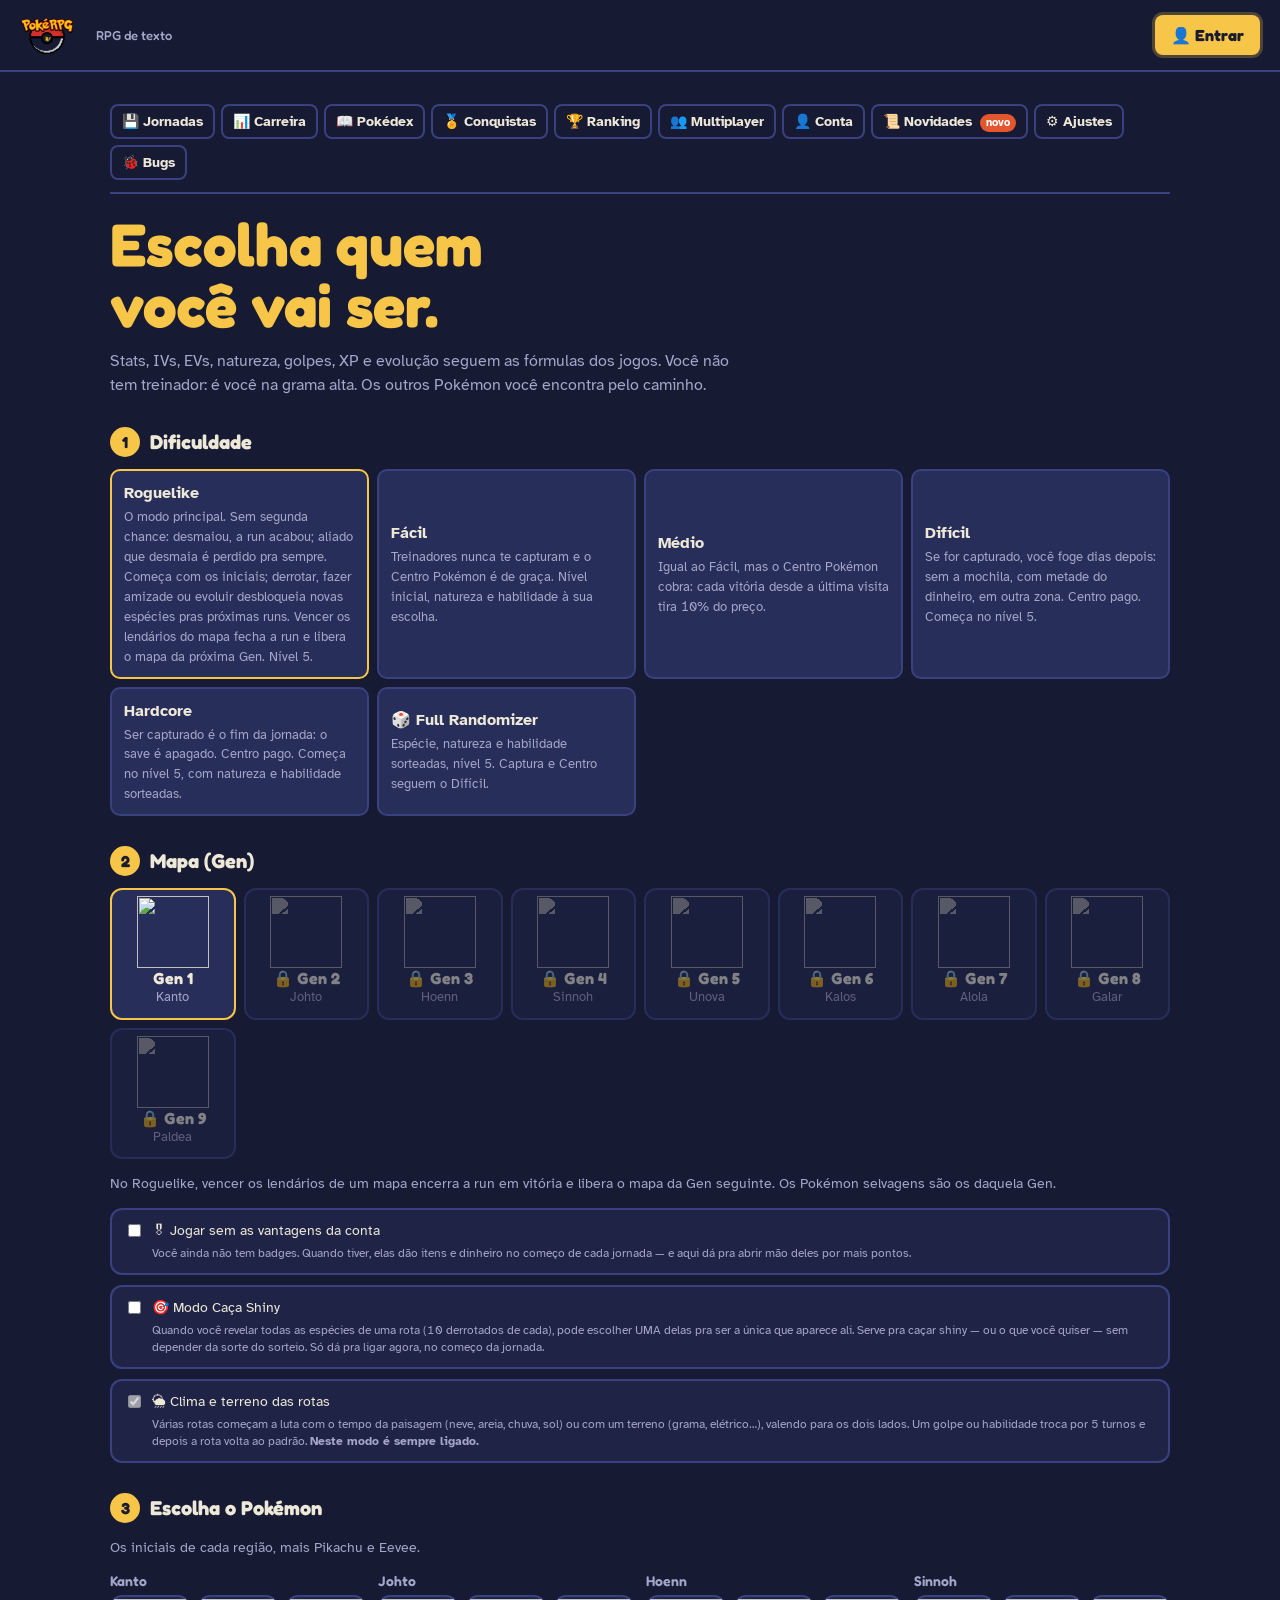
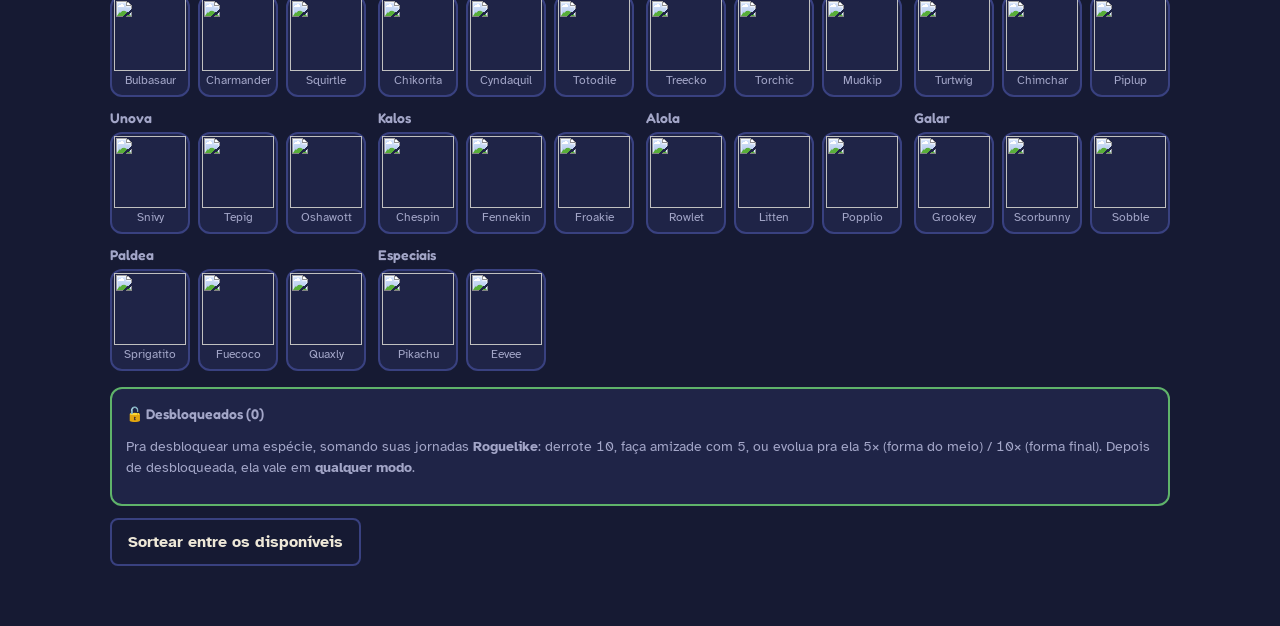
==== commit 53878347: "Refactor code structure for improved readability and maintainability" ====
--- a/index.html
+++ b/index.html
@@ -12,6 +12,23 @@
 <link rel="icon" type="image/png" sizes="192x192" href="img/icone-192.png">
 <link rel="apple-touch-icon" href="img/icone-192.png">
 <meta name="theme-color" content="#161A33">
+<meta name="description" content="Você não tem treinador: VOCÊ é o Pokémon. RPG no navegador com 9 regiões, Roguelike, Mega, Tera, Z-Move, Gigantamax e multiplayer. Grátis, funciona offline.">
+<!-- Pré-visualização do link (WhatsApp, Discord, Telegram…): os endereços precisam ser ABSOLUTOS. A imagem tem 1200×630 e menos de 300 KB. -->
+<meta property="og:type" content="website">
+<meta property="og:site_name" content="PokéRPG">
+<meta property="og:locale" content="pt_BR">
+<meta property="og:url" content="https://poke-rpg-omega.vercel.app/">
+<meta property="og:title" content="PokéRPG — você não tem treinador. VOCÊ é o Pokémon.">
+<meta property="og:description" content="Comece como um inicial, sem Pokébola, e sobreviva. 9 regiões, Roguelike, Mega/Tera/Z-Move/Gigantamax e multiplayer. Grátis, no navegador.">
+<meta property="og:image" content="https://poke-rpg-omega.vercel.app/img/og-imagem.png">
+<meta property="og:image:type" content="image/png">
+<meta property="og:image:width" content="1200">
+<meta property="og:image:height" content="630">
+<meta property="og:image:alt" content="PokéRPG: você não tem treinador, você é o Pokémon">
+<meta name="twitter:card" content="summary_large_image">
+<meta name="twitter:title" content="PokéRPG — você não tem treinador. VOCÊ é o Pokémon.">
+<meta name="twitter:description" content="RPG de Pokémon no navegador: Roguelike, 9 regiões, Mega/Tera/Z-Move/Gigantamax e multiplayer.">
+<meta name="twitter:image" content="https://poke-rpg-omega.vercel.app/img/og-imagem.png">
 </head>
 <body>
 <header class="top">
--- a/css/estilo.css
+++ b/css/estilo.css
@@ -1,4 +1,4 @@
-﻿:root{
+:root{
   --ink:#161A33; --panel:#1F2447; --panel2:#282E5A; --line:#394180;
   --text:#EEE8D8; --muted:#A3A6C8; --yellow:#F7C548; --grass:#5FB36A; --red:#E4572E;
   --paper:#F4EFE3; --paper-ink:#1C1F3A;
@@ -46,6 +46,24 @@
 .icone-mini{width:32px;height:32px;image-rendering:pixelated;vertical-align:middle;margin:-6px 4px -6px -4px}
 .icone-grande{width:96px;height:96px;image-rendering:pixelated}
 .chip-conta{display:inline-flex;align-items:center;gap:2px;position:relative}
+/* ---- insígnia Alpha (js/alpha.js): medalha dourada com uma Poké Ball; raios girando devagar e estrelas cintilando ---- */
+.alpha-svg{display:block;width:120px;height:120px;filter:drop-shadow(0 4px 10px rgba(246,199,68,.45))}
+.alpha-svg.compacto{width:22px;height:22px;filter:drop-shadow(0 0 3px rgba(246,199,68,.7))}
+.alpha-mini{display:inline-flex;margin-left:6px;vertical-align:middle}
+.alpha-raios{transform-origin:60px 60px;animation:alpha-gira 40s linear infinite}
+.alpha-estrelas{animation:alpha-brilha 2.6s ease-in-out infinite}
+@keyframes alpha-gira{to{transform:rotate(360deg)}}
+@keyframes alpha-brilha{0%,100%{opacity:1}50%{opacity:.35}}
+.alpha-card{display:flex;align-items:center;gap:20px;flex-wrap:wrap;border:2px solid #f6c744;
+  background:radial-gradient(120% 140% at 0% 0%,rgba(246,199,68,.22),transparent 55%),linear-gradient(135deg,#1b1f45,#12142e);
+  box-shadow:0 0 0 1px rgba(246,199,68,.25) inset,0 6px 22px rgba(246,199,68,.18)}
+.alpha-card .alpha-medalha{flex:0 0 auto}
+.alpha-card .alpha-texto{flex:1 1 220px;min-width:0}
+.alpha-card h3{margin:2px 0 6px;color:#ffe27a;font-size:1.3rem;letter-spacing:.02em}
+.alpha-card p{margin:4px 0}
+.alpha-selo{display:inline-block;font-size:.7rem;font-weight:700;letter-spacing:.14em;text-transform:uppercase;color:#3a2404;
+  background:linear-gradient(135deg,#fff4b8,#f6c744 55%,#c98a1a);padding:2px 10px;border-radius:999px}
+@media(max-width:520px){.alpha-card{justify-content:center;text-align:center}}
 .bolinha{background:var(--red);color:#fff;border-radius:999px;font-size:11px;min-width:18px;height:18px;display:inline-grid;place-items:center;margin-left:4px}
 .icone-editor{display:grid;grid-template-columns:auto 1fr;gap:16px;align-items:center}
 @media(max-width:520px){.icone-editor{grid-template-columns:1fr}}
@@ -333,7 +351,19 @@
 .gen-card.trancada{opacity:.5}
 .gen-card.trancada img{filter:brightness(0) invert(.6)}
 
-.scene.battle{display:grid;grid-template-rows:auto 1fr 1fr;gap:6px;background:linear-gradient(#34428a 0 52%,#3d6a4b 52%);padding:14px 18px}
+/* A cena da luta veste a cara da rota (js/cenario.js): as cores vêm por variáveis inline, e o degradê é o mesmo
+   desenho em qualquer clima — céu em cima, chão embaixo, com uma luz de ambiente por cima de tudo.
+   Os valores de reserva mantêm a cena de sempre se o estilo não vier (rota sem clima, teste, cena fora da rota). */
+.scene.battle{display:grid;grid-template-rows:auto 1fr 1fr;gap:6px;padding:14px 18px;position:relative;overflow:hidden;
+  background:linear-gradient(var(--ceu1,#34428a) 0 42%,var(--ceu2,#34428a) 52%,var(--chao,#3d6a4b) 52%)}
+/* brilho do ambiente: fica ATRÁS dos Pokémon (z-index 0 + os filhos em 1) e não captura clique */
+.scene.battle::before{content:'';position:absolute;inset:0;pointer-events:none;z-index:0;
+  background:radial-gradient(60% 45% at 50% 58%,color-mix(in srgb,var(--luz,#b8e986) 22%,transparent),transparent 70%)}
+.scene.battle > *{position:relative;z-index:1}
+/* caverna e noite pedem um respingo de estrelas/cristais; nos outros climas isso não aparece */
+.scene.battle.clima-caverna::after,.scene.battle.clima-fantasma::after{content:'';position:absolute;inset:0 0 48% 0;pointer-events:none;z-index:0;opacity:.5;
+  background-image:radial-gradient(1.5px 1.5px at 20% 30%,#fff9 99%,transparent),radial-gradient(1.5px 1.5px at 70% 18%,#fff7 99%,transparent),radial-gradient(1.5px 1.5px at 45% 55%,#fff6 99%,transparent),radial-gradient(1.5px 1.5px at 88% 42%,#fff8 99%,transparent)}
+@media(prefers-reduced-motion:reduce){.scene.battle::before{background:none}}
 .side{display:flex;align-items:center;justify-content:space-between;gap:12px}
 .side.foe .mon{order:2}
 .mon{position:relative;width:170px;height:130px;display:grid;place-items:end center;flex:none}
@@ -493,7 +523,58 @@
 .mv small{color:var(--muted);font-size:13px}
 .mv .pp{font:500 13px var(--display);color:var(--yellow)}
 .mv:hover:not(:disabled){border-color:var(--c)}
+/* Vantagem de tipo no botão do golpe: a informação que decide o turno e que, sem ela, só existe na cabeça de
+   quem decorou a tabela de 18 tipos. Cor + seta + texto, os três juntos — cor sozinha exclui quem não a
+   distingue, e seta sozinha não diz o quanto. */
+.mv .vant{font:600 12px var(--display);letter-spacing:.2px}
+.mv.v-otimo{border-color:#2fbf5f}.mv.v-otimo .vant{color:#5ee08a}
+.mv.v-bom .vant{color:#9fe3b0}
+.mv.v-neutro .vant{color:var(--muted)}
+.mv.v-ruim .vant{color:#ffb36b}
+.mv.v-pessimo{border-color:#a33}.mv.v-pessimo .vant{color:#ff8a8a}
+.mv.v-nulo{opacity:.65}.mv.v-nulo .vant{color:#ff6b6b;font-weight:700}
+/* tipos na plaquinha de batalha: menores, pra não competir com o nome e o HP */
+.pl-tipos{margin:2px 0 4px}
+.pl-tipos .ty{font-size:11px;padding:1px 6px}
+/* a Pokédex da rota virou botão (abre a ficha): precisa parecer clicável */
+button.dexr{cursor:pointer;font:inherit;text-align:center}
+button.dexr:hover{border-color:var(--yellow);transform:translateY(-1px)}
 .subrow{display:flex;gap:10px;width:100%;flex-wrap:wrap}
+/* Mega Evolução: o botão precisa se destacar dos golpes sem virar a coisa mais chamativa da tela — é uma vez por
+   batalha, e não gasta o turno. Pulsa devagar; quem pede menos movimento (a11y) vê o botão parado. */
+.mega-btn{background:linear-gradient(135deg,#7b2ff7,#f107a3);color:#fff;border:none;animation:mega-pulso 2.2s ease-in-out infinite}
+.mega-btn:hover:not(:disabled){filter:brightness(1.12)}
+@keyframes mega-pulso{0%,100%{box-shadow:0 0 0 0 rgba(241,7,163,.5)}50%{box-shadow:0 0 14px 4px rgba(241,7,163,.25)}}
+@media(prefers-reduced-motion:reduce){.mega-btn{animation:none}}
+/* Tera: a mesma ideia do botão da Mega, com a cara de cristal em vez de energia */
+.tera-btn{background:linear-gradient(135deg,#00c2ff,#7bffb5);color:#10233a;border:none;font-weight:700}
+.tera-btn:hover:not(:disabled){filter:brightness(1.1)}
+/* o tipo Tera na ficha: mesmo selo dos outros tipos, com borda de cristal pra não passar batido */
+.ty.tera-ty{outline:2px solid #fff6;box-shadow:0 0 10px rgba(0,194,255,.45)}
+/* Z-Move: o botão é laranja porque, ao contrário dos outros dois, ele GASTA o turno — cor diferente pra não
+   ser clicado achando que é de graça */
+.z-btn{background:linear-gradient(135deg,#ff8a00,#ffd000);color:#241a05;border:none;font-weight:700}
+.z-btn:hover:not(:disabled){filter:brightness(1.1)}
+/* Gigantamax: o botão é vermelho, e o Pokémon fica GIGANTE de verdade — a mecânica é visual antes de ser
+   numérica, e ver o bicho crescer é metade da graça. A escala sai do canto de baixo pra ele "crescer do chão"
+   em vez de flutuar, e a aura vermelha marca os 3 turnos. */
+.gmax-btn{background:linear-gradient(135deg,#d92b2b,#ff6b6b);color:#fff;border:none;font-weight:700}
+.gmax-btn:hover:not(:disabled){filter:brightness(1.12)}
+.mon.gigante .spr{transform:scale(1.55);transform-origin:bottom center;filter:drop-shadow(0 0 12px rgba(255,60,60,.65))}
+.mon.gigante{z-index:2}
+@media(prefers-reduced-motion:no-preference){.mon.gigante .spr{transition:transform .35s ease-out}}
+/* busca na grade de desbloqueados: campo discreto, acima da grade, sem empurrar o layout */
+.busca-desbloq{display:block;max-width:420px;margin:0 0 10px}
+.busca-desbloq input{width:100%}
+/* catálogo das Megas (tela de conquistas): grade de figuras, com as conquistadas em destaque */
+.cat-megas{margin-top:10px}
+.cat-megas summary{cursor:pointer;color:var(--yellow);font:600 14px var(--display)}
+.cat-megas .pick{opacity:.55}
+.cat-megas .pick.on{opacity:1;border-color:var(--yellow)}
+/* 📌 acompanhar uma conquista: discreto na lista, aceso quando é o fixado desta jornada */
+.fixar{grid-column:2;justify-self:start;margin-top:4px;opacity:.75}
+.fixar.on{opacity:1;border-color:var(--yellow);color:var(--yellow)}
+.missao.rastreada{border-left:3px solid var(--yellow);padding-left:8px}
 .bag-grid{display:grid;grid-template-columns:repeat(auto-fill,minmax(150px,1fr));gap:8px;width:100%}
 .item-btn{display:grid;grid-template-columns:30px 1fr;align-items:center;gap:2px 8px;text-align:left;background:var(--panel2);border:2px solid var(--line);border-radius:10px;padding:8px}
 .item-btn img{grid-row:span 2;width:30px;height:30px;image-rendering:pixelated}
@@ -504,6 +585,14 @@
 .box{background:var(--panel);border:2px solid var(--yellow);border-radius:14px;padding:20px;max-width:520px;width:100%;max-height:90vh;overflow:auto}
 .box-body{font-size:17px}
 .choices{display:grid;gap:8px;margin-top:16px}
+/* HUD de quantidade da loja (ui.pedirQuantidade) */
+.qtd-topo{display:flex;align-items:center;gap:12px;font-size:17px}
+.qtd-topo img{width:48px;height:48px;image-rendering:pixelated}
+.qtd-ctl{display:flex;gap:6px;align-items:stretch;margin-top:14px}
+.qtd-ctl .btn{padding:8px 10px;min-width:44px}
+.qtd-ctl input{flex:1;min-width:0;text-align:center;font-size:20px;font-weight:700;background:var(--panel2);color:inherit;border:2px solid var(--yellow);border-radius:10px}
+.qtd-atalho{margin-top:8px}.qtd-atalho .btn{width:100%}
+.qtd-total{margin-top:12px;font-size:17px;text-align:center}
 .mcard{margin-top:10px;padding:10px 12px;background:var(--panel2);border-radius:10px;font-size:14px;color:var(--muted)}
 
 @media (prefers-reduced-motion: reduce){*{animation:none!important;transition:none!important}}
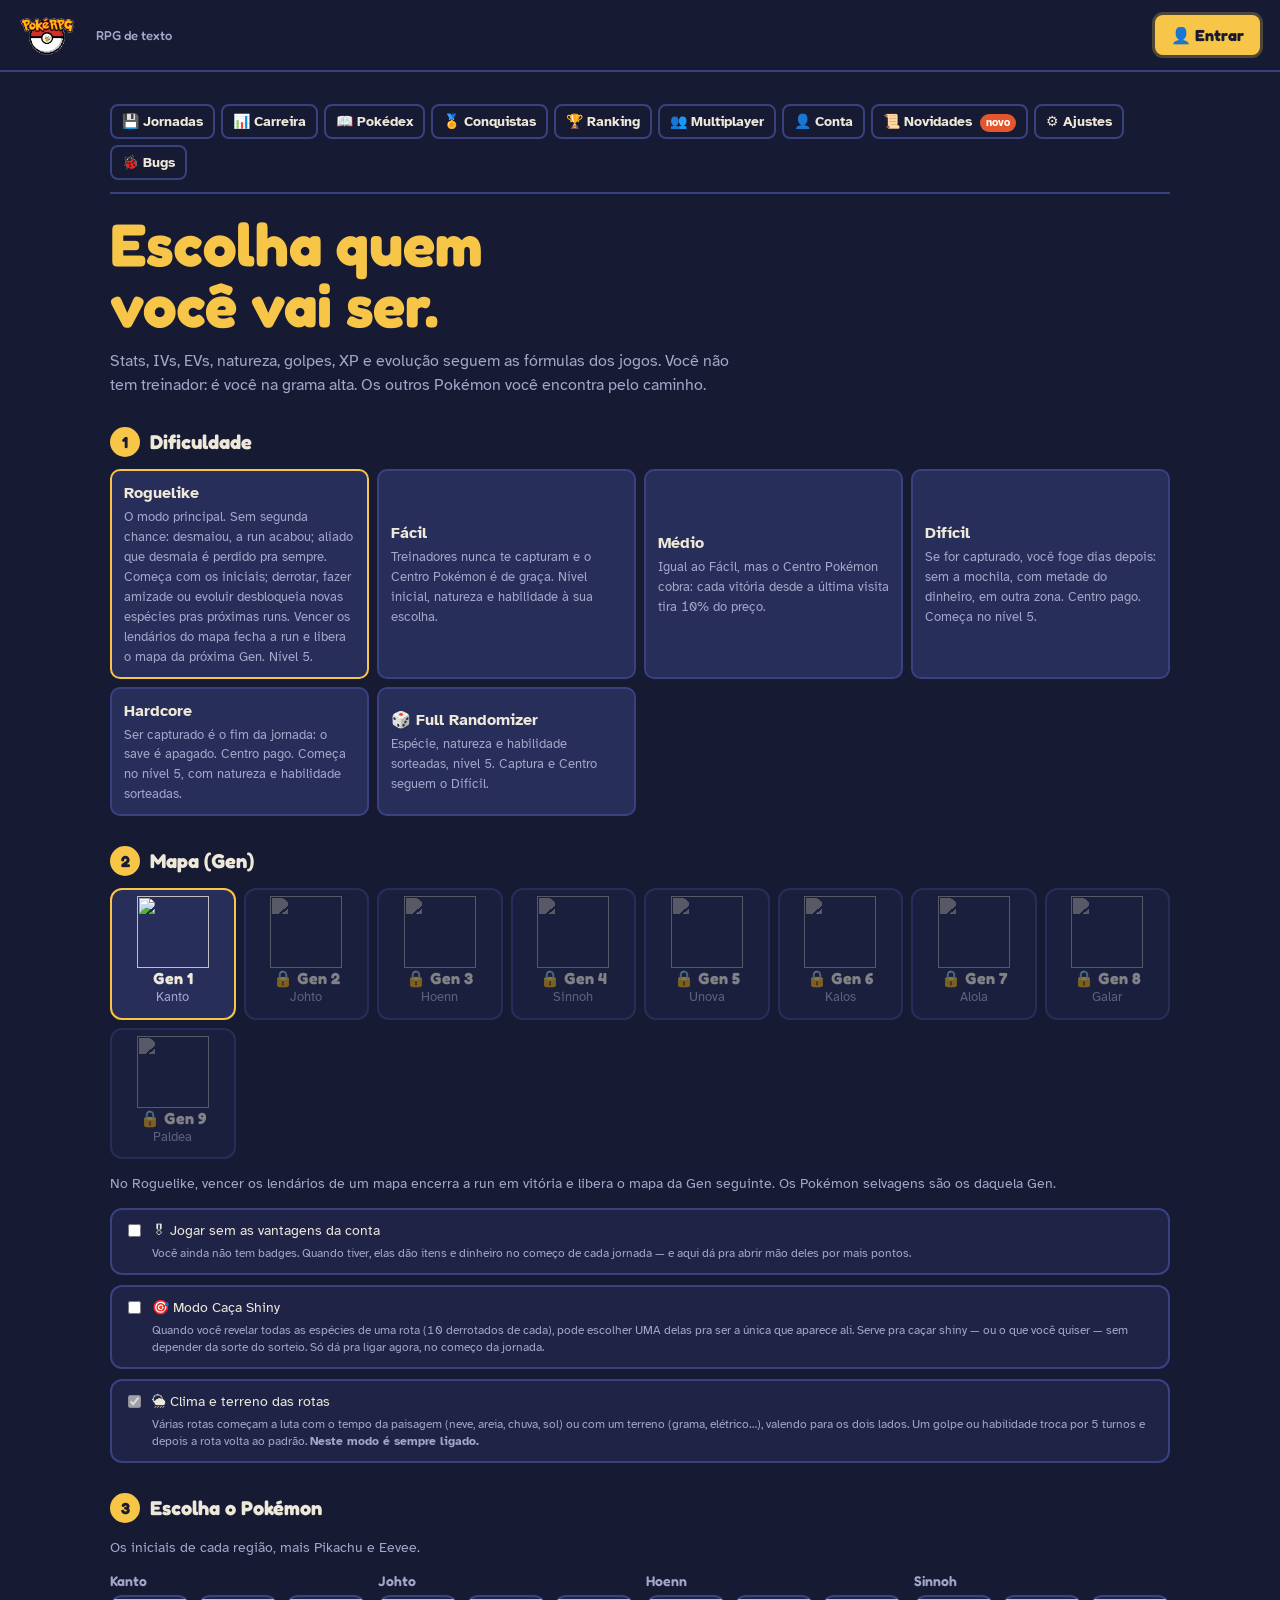
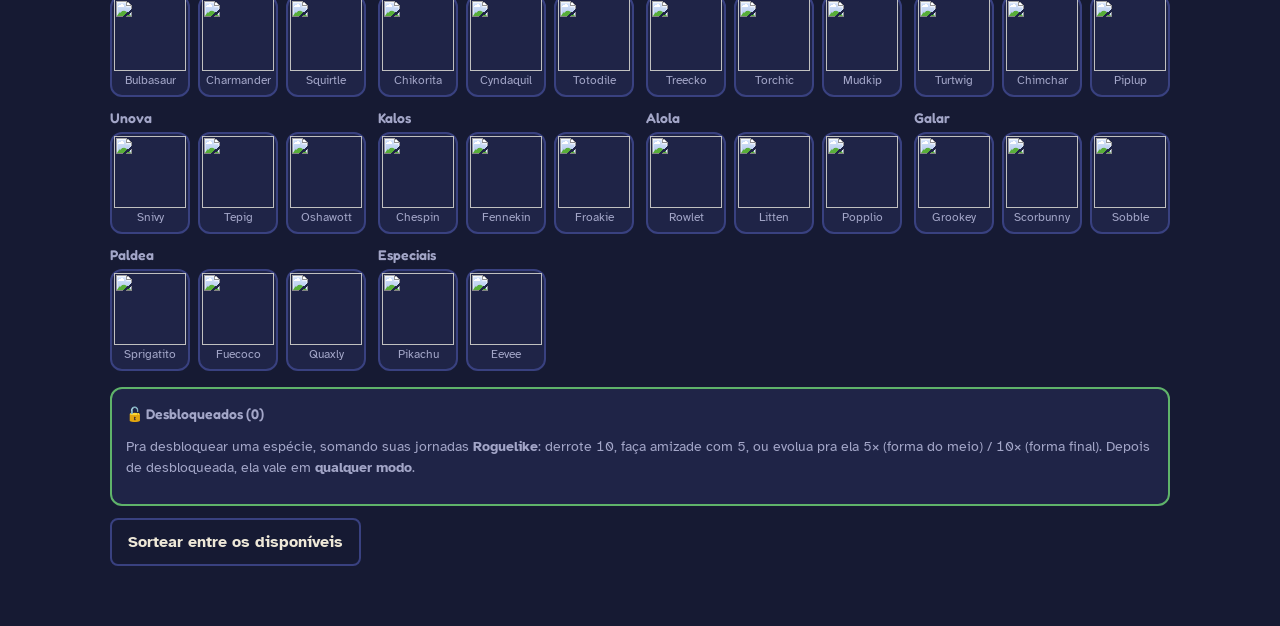
==== commit 1097e24d: "feat: update brand logo to be a button for navigation; enhance accessibility and interactivity" ====
--- a/index.html
+++ b/index.html
@@ -32,7 +32,7 @@
 </head>
 <body>
 <header class="top">
-  <div class="brand"><img src="img/logo.png" alt="PokéRPG" class="logo" width="373" height="309"><small>RPG de texto</small></div>
+  <div class="brand"><button type="button" class="brand-logo" data-act="inicio" aria-label="PokéRPG — ir para a tela inicial" title="Tela inicial"><img src="img/logo.png" alt="" class="logo" width="373" height="309"></button><small>RPG de texto</small></div>
   <div class="top-r">
     <span id="top-dinheiro" class="dinheiro"></span>
     <!-- celular: os botões vão pra dentro do menu ☰ (no computador .menu-links é display:contents — some da conta) -->
--- a/css/estilo.css
+++ b/css/estilo.css
@@ -19,6 +19,10 @@
 
 .top{display:flex;align-items:center;justify-content:space-between;gap:12px;padding:12px 20px;border-bottom:2px solid var(--line)}
 .brand{display:flex;align-items:center;gap:10px}
+/* a logo é um botão (data-act="inicio"): leva pra tela inicial. Sem borda/fundo de botão, com foco visível pra teclado */
+.brand-logo{background:none;border:0;padding:0;margin:0;cursor:pointer;display:block;border-radius:8px;transition:transform .15s}
+.brand-logo:hover{transform:scale(1.04)}
+.brand-logo:focus-visible{outline:3px solid var(--accent,#f6c744);outline-offset:3px}
 .brand .logo{height:46px;width:auto;display:block} /* img/logo.png (o favicon sai de img/favicon-32.png) */
 .brand small{font:500 13px var(--display);color:var(--muted);margin-left:10px}
 .top-r{display:flex;flex-wrap:wrap;gap:8px 10px;align-items:center;justify-content:flex-end;font:700 16px var(--display)}
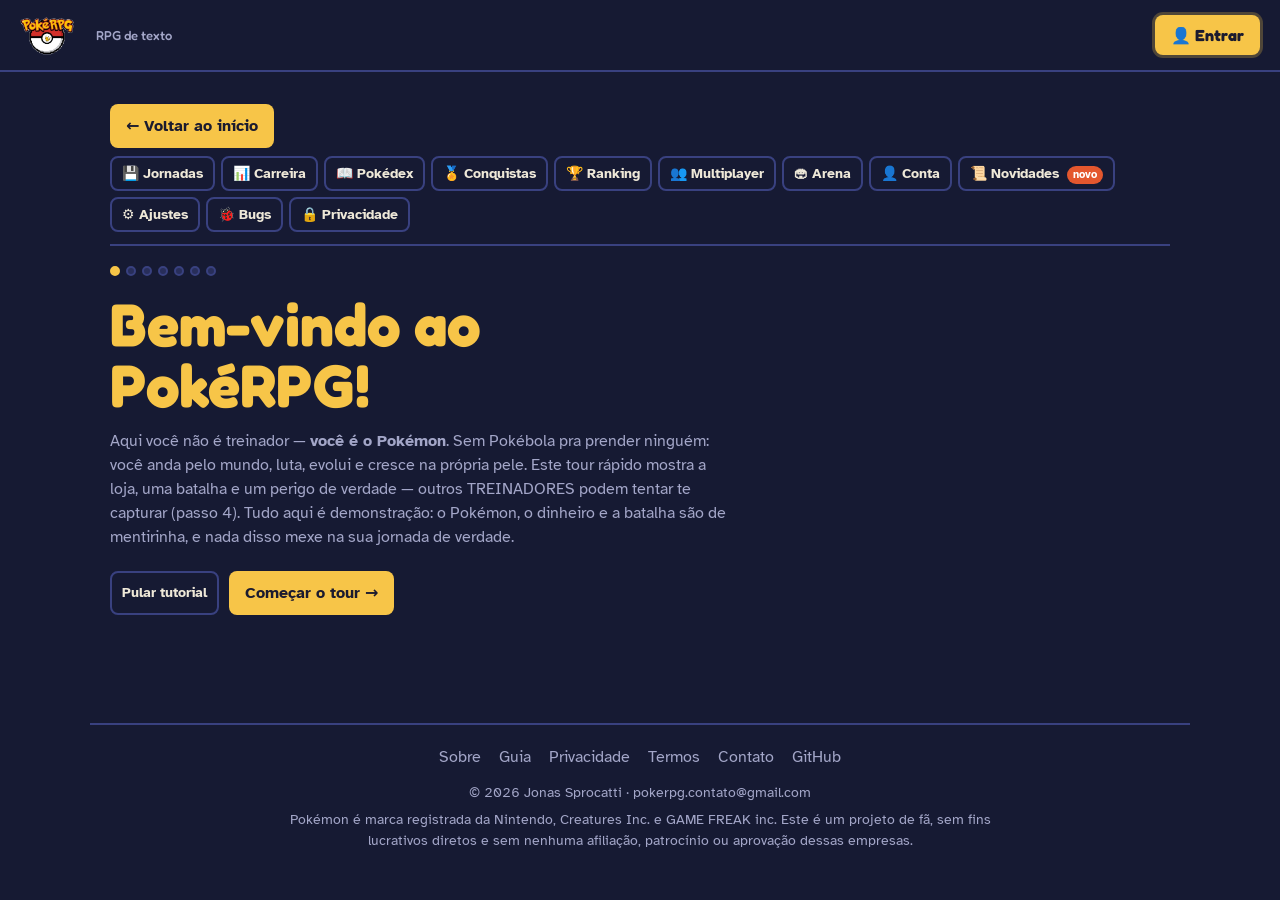
==== commit 3800740c: "fix: o site é pokerpg.com.br, não mais o endereço da Vercel O domínio próprio foi comprado hoje e já" ====
--- a/index.html
+++ b/index.html
@@ -7,20 +7,23 @@
 <link rel="preconnect" href="https://fonts.googleapis.com">
 <link rel="preconnect" href="https://fonts.gstatic.com" crossorigin>
 <link href="https://fonts.googleapis.com/css2?family=Atkinson+Hyperlegible:wght@400;700&family=Fredoka:wght@500;600;700&display=swap" rel="stylesheet">
+<link rel="canonical" href="https://www.pokerpg.com.br/">
 <link rel="stylesheet" href="css/estilo.css">
 <link rel="icon" type="image/png" sizes="32x32" href="img/favicon-32.png">
 <link rel="icon" type="image/png" sizes="192x192" href="img/icone-192.png">
 <link rel="apple-touch-icon" href="img/icone-192.png">
 <meta name="theme-color" content="#161A33">
 <meta name="description" content="Você não tem treinador: VOCÊ é o Pokémon. RPG no navegador com 9 regiões, Roguelike, Mega, Tera, Z-Move, Gigantamax e multiplayer. Grátis, funciona offline.">
-<!-- Pré-visualização do link (WhatsApp, Discord, Telegram…): os endereços precisam ser ABSOLUTOS. A imagem tem 1200×630 e menos de 300 KB. -->
+<!-- Pré-visualização do link (WhatsApp, Discord, Telegram…): os endereços precisam ser ABSOLUTOS. A imagem tem 1200×630 e menos de 300 KB.
+     Sem `og:url` DE PROPÓSITO: o WhatsApp troca o link pelo og:url e reaproveita o cache dele — com a tag, `?v=2` no fim do link não
+     furava o cache de uma tentativa antiga que falhou. Sem ela, cada endereço é lido do zero. -->
+
 <meta property="og:type" content="website">
 <meta property="og:site_name" content="PokéRPG">
 <meta property="og:locale" content="pt_BR">
-<meta property="og:url" content="https://poke-rpg-omega.vercel.app/">
 <meta property="og:title" content="PokéRPG — você não tem treinador. VOCÊ é o Pokémon.">
 <meta property="og:description" content="Comece como um inicial, sem Pokébola, e sobreviva. 9 regiões, Roguelike, Mega/Tera/Z-Move/Gigantamax e multiplayer. Grátis, no navegador.">
-<meta property="og:image" content="https://poke-rpg-omega.vercel.app/img/og-imagem.png">
+<meta property="og:image" content="https://www.pokerpg.com.br/img/og-imagem.png">
 <meta property="og:image:type" content="image/png">
 <meta property="og:image:width" content="1200">
 <meta property="og:image:height" content="630">
@@ -28,7 +31,7 @@
 <meta name="twitter:card" content="summary_large_image">
 <meta name="twitter:title" content="PokéRPG — você não tem treinador. VOCÊ é o Pokémon.">
 <meta name="twitter:description" content="RPG de Pokémon no navegador: Roguelike, 9 regiões, Mega/Tera/Z-Move/Gigantamax e multiplayer.">
-<meta name="twitter:image" content="https://poke-rpg-omega.vercel.app/img/og-imagem.png">
+<meta name="twitter:image" content="https://www.pokerpg.com.br/img/og-imagem.png">
 </head>
 <body>
 <header class="top">
--- a/css/estilo.css
+++ b/css/estilo.css
@@ -11,7 +11,28 @@
 html,body{margin:0}
 body{background:var(--ink);color:var(--text);font:16px/1.5 var(--body);min-height:100vh;font-variant-numeric:tabular-nums}
 button,input,select{font:inherit;color:inherit}
-button{cursor:pointer}
+/* Base de TODO campo de texto e seletor do jogo. Sem isso o navegador desenha o padrão DELE (fundo branco) e o
+   `color:inherit` da linha acima põe texto claro em cima do branco — quase ilegível, e uma faixa branca no meio
+   de uma tela escura. Relato do usuário (29/09/2026): "uma faixa branca no meio do colorido", no Equipar item da
+   Sala de Raide e na busca de Pokémon da criação. Antes cada tela estilizava o próprio campo à mão (uma dúzia de
+   regras), então bastava esquecer uma pra nascer branca de novo — a regra abaixo é o piso pra todas, incluindo
+   as telas que ainda nem existem.
+   O `:where()` é o detalhe que faz isto ser PISO e não teto: ele NÃO soma especificidade, então a regra toda
+   pesa (0,0,1) e qualquer regra por classe ganha dela (as ~13 que já existem, tipo `.search input`, seguem
+   mandando na largura/padding delas). Com `:not()` solto pesaria (0,3,1) — MAIS que `.search input` —, e eu
+   teria quebrado justamente os campos que já estavam certos.
+   Caixa de marcar, rádio e botão de arquivo ficam de fora: têm desenho nativo que não se quer sobrescrever. */
+input:where(:not([type=checkbox]):not([type=radio]):not([type=file])),select,textarea{
+  background:var(--panel2);color:var(--text);border:2px solid var(--line);border-radius:10px;padding:9px 12px}
+/* o menu que abre ao tocar num <select>: sem isto, alguns navegadores desenham a lista clara e herdam o texto
+   claro do `color` acima, deixando a opção ilegível no exato momento de escolher */
+select option{background:var(--panel2);color:var(--text)}
+::placeholder{color:var(--muted);opacity:1}
+/* microinteração global (pedido do usuário, 28/09/2026 — "mais vivo"): quase todo clicável do jogo É um
+   <button> de verdade (o padrão data-act), então uma transição + um "afundar" no clique aqui cobre botão,
+   golpe (.mv), carta de Pokémon (.pick/.hall-card), item da mochila etc. de graça, sem enumerar cada classe. */
+button{cursor:pointer;transition:filter .15s ease,border-color .15s ease,background-color .15s ease,transform .1s ease}
+button:active:not(:disabled){transform:scale(.96)}
 button:disabled{cursor:not-allowed;opacity:.45}
 :focus-visible{outline:3px solid var(--yellow);outline-offset:2px}
 img{max-width:100%}
@@ -28,8 +49,21 @@
 .top-r{display:flex;flex-wrap:wrap;gap:8px 10px;align-items:center;justify-content:flex-end;font:700 16px var(--display)}
 /* topo: dinheiro sempre visível; botões (#topr + conta) no menu ☰ abaixo de 720px */
 .top{position:relative}
-.dinheiro{color:var(--yellow);white-space:nowrap}
+/* carteira: pílula com 💰 no topo (fora do menu ☰), o mesmo valor na barra de turno da batalha e na loja */
+.dinheiro{color:var(--yellow);white-space:nowrap;position:relative;display:inline-flex;align-items:center;gap:6px;
+  background:var(--panel2);border:2px solid var(--line);border-radius:999px;padding:5px 14px;font-size:18px}
+.dinheiro b{font-weight:800;letter-spacing:.01em}
 .dinheiro:empty{display:none}
+/* +₽/−₽ quando o valor muda: some sozinho; sem animação (prefers-reduced-motion) fica invisível — o valor novo já está na pílula */
+.dinheiro-delta{position:absolute;right:8px;top:100%;margin-top:2px;font-size:14px;font-weight:800;opacity:0;pointer-events:none;
+  text-shadow:0 1px 3px #000c;animation:dinheiro-delta 2.2s ease-out}
+.dinheiro-delta.ganho{color:#5FB36A}
+.dinheiro-delta.perda{color:#E4572E}
+@keyframes dinheiro-delta{0%{opacity:0;transform:translateY(-6px)}12%{opacity:1;transform:none}75%{opacity:1}100%{opacity:0;transform:translateY(6px)}}
+.carteira-mini{color:var(--yellow);font:800 15px var(--display);white-space:nowrap}
+.carteira-loja{margin:0 0 10px;padding:8px 14px;background:var(--panel2);border:2px solid var(--line);border-radius:12px;color:var(--yellow);font:600 16px var(--display)}
+.carteira-loja b{font-size:20px}
+@media(max-width:720px){.dinheiro{font-size:17px;padding:6px 12px;min-height:44px}}
 .burger{display:none}
 .menu-links{display:contents} /* no computador some da conta: filhos ficam em linha no .top-r */
 #topr{flex-wrap:wrap;justify-content:flex-end}
@@ -50,6 +84,68 @@
 .icone-mini{width:32px;height:32px;image-rendering:pixelated;vertical-align:middle;margin:-6px 4px -6px -4px}
 .icone-grande{width:96px;height:96px;image-rendering:pixelated}
 .chip-conta{display:inline-flex;align-items:center;gap:2px;position:relative}
+/* ---- eventos semanais (js/evento.js, js/boss.js): caixa do chefe na rota, selo no mapa, barras do chefe e insígnias ---- */
+.chefe-box.evento{border-color:#b45cff;background:radial-gradient(120% 160% at 0% 0%,rgba(180,92,255,.28),transparent 60%),var(--panel2);
+  box-shadow:0 0 0 1px rgba(180,92,255,.4) inset,0 0 18px rgba(180,92,255,.35);animation:evento-pulso 2.8s ease-in-out infinite}
+.chefe-box.evento img{filter:drop-shadow(0 0 8px rgba(180,92,255,.9))}
+@keyframes evento-pulso{50%{box-shadow:0 0 0 1px rgba(180,92,255,.6) inset,0 0 28px rgba(180,92,255,.6)}}
+.gen-card.evento{border-color:#b45cff;box-shadow:0 0 16px rgba(180,92,255,.55);position:relative}
+.gen-card.evento .evento-sprite{filter:drop-shadow(0 0 7px rgba(210,150,255,.95))}
+.gen-card .evento-tag{position:absolute;top:6px;right:6px;font-size:10px;font-weight:700;letter-spacing:.06em;background:#b45cff;color:#fff;padding:1px 7px;border-radius:999px}
+.chefe-box.evento.em-breve{opacity:.92;animation:none}
+button.link{background:none;border:0;padding:0;font:inherit;color:#b45cff;text-decoration:underline;cursor:pointer}
+/* ---- Arena do Chefe (js/arena.js), Hall da Fama e ajuda dos chefes ---- */
+.ajuda-chefes{margin:10px 0;border:2px solid var(--line);border-radius:12px;background:var(--panel);padding:8px 12px}
+.ajuda-chefes summary{cursor:pointer;font-weight:700}
+.ajuda-chefes .ajuda-corpo{margin-top:8px;font-size:.95em}
+.ajuda-chefes h5{margin:12px 0 4px;color:#b45cff}
+.ajuda-tabela-caixa{overflow-x:auto;margin:6px 0}
+.ajuda-tabela{border-collapse:collapse;width:100%;font-size:.92em}
+.ajuda-tabela th,.ajuda-tabela td{border:1px solid var(--line);padding:6px 8px;vertical-align:top;text-align:left}
+.ajuda-tabela th{background:var(--panel2)}
+.ajuda-tabela td:first-child{min-width:120px}
+.ajuda-chefes ul{margin:4px 0 8px 18px;padding:0}
+.ajuda-chefes li{margin:3px 0}
+.hall-lista{display:grid;grid-template-columns:repeat(auto-fill,minmax(150px,1fr));gap:10px;margin-top:8px}
+.hall-card{display:flex;flex-direction:column;align-items:center;gap:2px;padding:10px 8px;border-radius:12px;border:2px solid var(--line);background:var(--panel2);color:inherit;cursor:pointer;text-align:center}
+.hall-card img{width:72px;height:72px;image-rendering:pixelated}
+.hall-card.on{border-color:#b45cff;box-shadow:0 0 14px rgba(180,92,255,.6)}
+.hall-card:disabled{opacity:.45;cursor:not-allowed}
+.perfil-cab{display:flex;align-items:center;gap:16px;flex-wrap:wrap}
+.perfil-cab h2{margin:0}
+.runs-perfil{list-style:none;padding:0;margin:0;display:grid;gap:8px}
+.run-perfil{display:grid;grid-template-columns:56px 1fr;align-items:center;gap:10px;padding:6px 8px;border-radius:10px;border:2px solid var(--line);background:var(--panel2)}
+.run-perfil img{width:56px;height:56px;image-rendering:pixelated}
+.run-perfil small{display:block}
+.raide-lista{list-style:none;padding:0;margin:6px 0;display:flex;flex-wrap:wrap;gap:8px}
+.raide-lista li{padding:4px 10px;border-radius:999px;border:2px solid var(--line);background:var(--panel2);display:flex;align-items:center;gap:8px}
+/* "Equipar item": cada Pokémon numa linha só (nome + seletor). Era um flex solto sem moldura, o que deixava o
+   seletor boiando no meio do painel — com o fundo branco padrão do navegador em cima disso, virou "uma faixa
+   branca no meio do colorido" (relato do usuário, 29/09/2026). Agora cada linha é um cartão com a MESMA moldura
+   dos outros da tela (.hall-card / .raide-lista li), e o seletor ocupa o espaço que sobra em vez de esticar. */
+.equip-linha{display:flex;align-items:center;justify-content:space-between;gap:10px;margin-top:8px;padding:8px 10px;
+  border:2px solid var(--line);border-radius:12px;background:var(--panel2);font-weight:700}
+.equip-linha select{flex:1;min-width:0;max-width:62%;background:var(--panel);font-weight:400}
+.agenda-evento{margin:12px 0;padding:12px 14px;border-radius:12px;border:2px solid #b45cff;background:var(--panel)}
+.agenda-evento h4{margin:0 0 6px}
+.agenda-aviso{margin:6px 0 10px;padding:8px 10px;border-radius:10px;background:rgba(180,92,255,.18);border:1px solid #b45cff}
+.agenda-lista{list-style:none;padding:0;margin:0 0 8px;display:grid;gap:8px}
+.agenda-lista li{display:grid;grid-template-columns:56px 1fr;align-items:center;gap:10px;padding:6px 8px;border-radius:10px;border:2px solid var(--line)}
+.agenda-lista li.atual{border-color:#b45cff;box-shadow:0 0 12px rgba(180,92,255,.5)}
+.agenda-lista img{width:56px;height:56px;image-rendering:pixelated;filter:drop-shadow(0 0 5px rgba(180,92,255,.7))}
+.agenda-lista small{display:block}
+.boss-fraco{margin-top:4px;font-size:12px;font-weight:700}
+.boss-info{margin-top:6px}
+.boss-coura .fill{background:linear-gradient(90deg,#7bd0ff,#b45cff)}
+.boss-coura.exposto .fill{background:#e4572e}
+.boss-fase{font-size:12px;font-weight:700;color:#8a3fd8;margin-top:2px}
+.boss-carga{margin-top:5px;padding:5px 7px;border-radius:8px;background:#fff1cf;color:#7a3a00;font-size:12px;border:2px solid #f0a020;animation:evento-pulso 1.2s ease-in-out infinite}
+.badge-nome{margin-left:6px;font-size:1.05em;filter:drop-shadow(0 0 3px rgba(180,92,255,.8))}
+.insignias{list-style:none;padding:0;margin:0;display:grid;gap:10px}
+.insignia{display:grid;grid-template-columns:auto 1fr auto;align-items:center;gap:12px;padding:10px 12px;border-radius:12px;border:2px solid var(--line);background:var(--panel)}
+.insignia.ganha{border-color:#b45cff}.insignia.bloqueada{opacity:.6}.insignia.exibida{box-shadow:0 0 14px rgba(180,92,255,.55)}
+.insignia-icone{font-size:2rem}
+@media(max-width:520px){.insignia{grid-template-columns:auto 1fr}.insignia .btn{grid-column:1/-1}}
 /* ---- insígnia Alpha (js/alpha.js): medalha dourada com uma Poké Ball; raios girando devagar e estrelas cintilando ---- */
 .alpha-svg{display:block;width:120px;height:120px;filter:drop-shadow(0 4px 10px rgba(246,199,68,.45))}
 .alpha-svg.compacto{width:22px;height:22px;filter:drop-shadow(0 0 3px rgba(246,199,68,.7))}
@@ -86,13 +182,41 @@
 #toasts{position:fixed;right:14px;bottom:14px;z-index:20;display:grid;gap:8px;max-width:min(380px,calc(100vw - 28px))}
 .toast{display:grid;grid-template-columns:1fr auto;gap:8px;align-items:start;background:var(--panel);border:2px solid var(--yellow);border-radius:14px;padding:12px 14px;box-shadow:0 12px 30px rgba(0,0,0,.5)}
 .toast-x{background:none;border:0;color:var(--muted);font-size:16px}
+/* banner de consentimento de cookies/anúncio (js/ads.js) — rodapé fixo, não bloqueia o jogo */
+.cookie-banner{position:fixed;left:0;right:0;bottom:0;z-index:30;display:flex;flex-wrap:wrap;gap:10px 16px;align-items:center;justify-content:space-between;background:var(--panel);border-top:2px solid var(--yellow);padding:12px 16px;box-shadow:0 -8px 24px rgba(0,0,0,.4)}
+.cookie-banner p{margin:0;font-size:14px;color:var(--text);max-width:640px}
+.cookie-banner .link{background:none;border:0;color:var(--yellow);text-decoration:underline;cursor:pointer;font:inherit;padding:0}
+.cookie-banner .choices{display:flex;gap:8px;flex:none}
+.ads-slot{margin:24px 0 0;min-height:90px;display:flex;align-items:center;justify-content:center;overflow:hidden}
 /* bugs e sugestões */
 .relato-card{max-width:640px}
 .relato-card textarea{background:var(--panel2);border:2px solid var(--line);border-radius:10px;padding:10px 12px;color:var(--text);font:inherit;resize:vertical}
 .relato-card .campo input{background:var(--panel2);border:2px solid var(--line);border-radius:10px;padding:10px 12px;color:var(--text)}
 .rel-tipos{grid-template-columns:1fr 1fr}
 @media(max-width:520px){.rel-tipos{grid-template-columns:1fr}}
+/* imagens do relato: miniaturas com botão de tirar (visível sempre — nada de "só no hover") */
+.rel-imagens{display:flex;flex-direction:column;gap:8px}
+.rel-thumbs{display:flex;flex-wrap:wrap;gap:10px}
+.rel-thumb{margin:0;display:flex;flex-direction:column;gap:4px;width:150px;background:var(--panel2);border:2px solid var(--line);border-radius:10px;padding:6px}
+.rel-thumb img{width:100%;height:100px;object-fit:cover;border-radius:6px;background:var(--ink)}
+.rel-thumb figcaption{font-size:12px;color:var(--muted);overflow:hidden;text-overflow:ellipsis;white-space:nowrap}
+.rel-add{align-self:flex-start;cursor:pointer}
+@media(max-width:520px){.rel-thumb{width:calc(50% - 5px)}}
 .rel-ctx{max-height:220px;overflow:auto;background:var(--ink);border-radius:8px;padding:8px;font-size:12px;white-space:pre-wrap}
+/* "Seus relatos": a situação de cada um (dados.STATUS_RELATO). A cor é reforço, não a informação — o rótulo já
+   diz "Atendido"/"Aguardando" por escrito, porque quem não distingue verde de amarelo tem de conseguir ler. */
+ul.rel-meus{list-style:none;margin:6px 0 12px;padding:0;display:grid;gap:8px}
+ul.rel-meus li{background:var(--panel2);border:2px solid var(--line);border-left-width:5px;border-radius:10px;padding:8px 12px;display:grid;gap:3px}
+.rel-meu-topo{display:flex;align-items:center;gap:10px;flex-wrap:wrap;justify-content:space-between}
+.rel-situacao{font:600 13px var(--body);white-space:nowrap}
+ul.rel-meus li.atendido{border-left-color:var(--grass)}
+ul.rel-meus li.aguardando{border-left-color:var(--yellow)}
+ul.rel-meus li.analise{border-left-color:var(--muted)}
+ul.rel-meus li.arquivado{border-left-color:var(--line)}
+.rel-situacao.atendido{color:var(--grass)}
+.rel-situacao.aguardando{color:var(--yellow)}
+.rel-resposta{display:block;margin-top:2px;padding-top:4px;border-top:1px solid var(--line)}
+.rel-sem-conta{background:var(--panel2);border:2px dashed var(--line);border-radius:10px;padding:10px 12px}
 /* tela de login */
 .login-card{max-width:460px;background:var(--panel);border:2px solid var(--line);border-radius:18px;padding:24px;display:grid;gap:12px}
 .login-card h2{margin:0;font:700 24px var(--display)}
@@ -115,10 +239,46 @@
 .ty{display:inline-block;padding:1px 10px;border-radius:999px;font:700 12px/1.6 var(--display);background:var(--c);color:var(--tc)}
 .types{display:flex;gap:6px;flex-wrap:wrap}
 
+/* Transição de tela (pedido do usuário, 28/09/2026 — "mais vivo"): toda troca de tela reescreve #app inteiro
+   (sem diffing, ver o topo de render.js), então uma animação na entrada de `.create`/`.game` — os DOIS
+   contêineres de topo que TODA tela usa (ver `casca()` de ranking.js/perfil-amigo.js e a lista de `$('#app').
+   innerHTML =` em cada arquivo de tela) — cobre toda navegação do jogo de graça, sem mexer em cada tela
+   individualmente. Telas que se redesenham em etapas (ranking/perfil: "carregando…" → conteúdo) reanimam a
+   cada etapa, o que é o comportamento certo (cada etapa É uma tela nova pro jogador). */
+@keyframes tela-entra{from{opacity:0;transform:translateY(4px)}to{opacity:1;transform:none}}
+.create,.game{animation:tela-entra .18s ease-out}
+
 /* criação */
 .create{max-width:1100px;margin:0 auto;padding:32px 20px 60px}
 .create h1{font:700 clamp(34px,5.5vw,60px)/1.02 var(--display);margin:0 0 12px;color:var(--yellow);max-width:14ch}
 .create .lead{max-width:62ch;color:var(--muted);margin:0}
+.online-marcador{color:var(--muted);font-size:14px;margin:2px 0 8px}
+.dot-viva{display:inline-block;animation:pulso-status 1.8s ease-in-out infinite}
+.rodape-creditos{margin:40px 0 0;text-align:center}
+.rodape-creditos a{color:inherit}
+
+/* Páginas de texto corrido (privacidade, termos, sobre, guia — a tela do jogo e o .html estático gerado por
+   ferramentas/gerar-paginas.mjs usam a MESMA marcação). Larguras de leitura: linha longa demais faz o olho
+   perder a volta, e estas páginas são as únicas do projeto com parágrafos de verdade. */
+.pagina h2{font:700 22px var(--display);color:var(--yellow);margin:32px 0 10px;max-width:40ch}
+.pagina h2.passo{color:var(--text)}  /* o numerado já tem a bolinha amarela; dois amarelos brigam */
+.pagina p,.pagina ul,.pagina ol{max-width:72ch}
+.pagina li{margin:4px 0}
+.pagina a{color:var(--yellow)}
+/* Nas páginas estáticas não há JS pra tratar clique, então o "▶ Jogar" do topo é um link de verdade usando
+   .btn — que foi escrito pra <button> e não traz nem display de bloco nem o sublinhado desligado. */
+a.btn{display:inline-block;text-decoration:none}
+
+/* Rodapé do site: os links legais (privacidade, termos, contato) precisam estar em toda página — é o que a
+   revisão do AdSense procura e o que um visitante perdido usa. Dentro do JOGO ele some: ver .game abaixo. */
+.rodape-site{max-width:1100px;margin:48px auto 0;padding:20px;border-top:2px solid var(--line);text-align:center}
+.rodape-site nav{display:flex;flex-wrap:wrap;gap:8px 18px;justify-content:center;margin-bottom:12px}
+.rodape-site a{color:var(--muted);text-decoration:none;border-bottom:1px solid transparent}
+.rodape-site a:hover{color:var(--yellow);border-bottom-color:currentColor}
+.rodape-site p{max-width:80ch;margin:6px auto 0}
+/* Em batalha o rodapé só atrapalha: cria rolagem embaixo dos painéis e põe link de "Termos" ao lado do botão de
+   atacar. `:has()` resolve sem JS — quem desenha a tela não precisa lembrar de nada. */
+#app:has(> .game) ~ .rodape-site{display:none}
 .passo{display:flex;align-items:center;gap:10px;font:700 20px var(--display);color:var(--text);margin:30px 0 12px}
 .passo > span:first-child{display:grid;place-items:center;width:30px;height:30px;border-radius:50%;background:var(--yellow);color:#1b1b2f;font-size:16px}
 .difs{display:grid;grid-template-columns:repeat(auto-fill,minmax(230px,1fr));gap:8px}
@@ -126,18 +286,32 @@
 .search{display:flex;gap:10px;margin:26px 0 16px;flex-wrap:wrap}
 .search input{flex:1;min-width:220px;background:var(--panel);border:2px solid var(--line);border-radius:10px;padding:12px 14px;font-size:17px}
 .picks{display:grid;grid-template-columns:repeat(auto-fill,minmax(82px,1fr));gap:8px}
-.pick{background:var(--panel);border:2px solid var(--line);border-radius:12px;padding:2px 2px 6px;display:grid;place-items:center;font-size:12px;color:var(--muted)}
-.pick:hover{border-color:var(--yellow);color:var(--text)}
+.pick{background:var(--panel);border:2px solid var(--line);border-radius:12px;padding:2px 2px 6px;display:grid;place-items:center;font-size:12px;color:var(--muted);transition:transform .12s ease}
+.pick:hover{border-color:var(--yellow);color:var(--text);transform:translateY(-3px)}
 .pick.on{border-color:var(--yellow);color:var(--text);background:var(--panel2)}
 .pick img{width:72px;height:72px;image-rendering:pixelated}
 .notice{background:#3a1f2a;border:2px solid var(--red);border-radius:12px;padding:14px 16px;margin-top:18px}
 .loading{font:500 16px var(--display);color:var(--muted)}
 .err{color:#ff9b82}
 
+/* ===== tutorial (js/tela-tutorial.js): tour guiado + demonstração ===== */
+.tut-passos{display:flex;gap:6px;margin-bottom:18px}
+.tut-ponto{width:10px;height:10px;border-radius:50%;background:var(--panel2);border:2px solid var(--line)}
+.tut-ponto.on{background:var(--yellow);border-color:var(--yellow)}
+.tut-ponto.feito{background:var(--grass);border-color:var(--grass)}
+.tut-mon{display:flex;align-items:center;gap:12px;background:var(--panel);border:2px solid var(--line);border-radius:12px;padding:10px 14px;margin-top:16px;max-width:420px}
+.tut-mon img{width:56px;height:56px;image-rendering:pixelated;flex:none}
+.tut-mon .hp{margin-top:4px}
+.tut-duelo{display:flex;flex-wrap:wrap;gap:14px;margin-top:16px}
+.tut-nav{margin-top:22px}
+
 .pv{display:grid;grid-template-columns:minmax(220px,320px) 1fr;gap:28px;margin-top:28px;background:var(--panel);border:2px solid var(--line);border-radius:16px;padding:24px}
 @media(max-width:760px){.pv{grid-template-columns:1fr}}
 .pv-art{background:var(--panel2);border-radius:14px;display:grid;place-items:center;padding:10px;align-self:start}
-.pv-art img{width:100%;aspect-ratio:1;object-fit:contain}
+.pv-art img{width:100%;aspect-ratio:1;object-fit:contain;animation:flutuar 3.2s ease-in-out infinite}
+/* o Pokémon escolhido "flutua" na prévia (o único sprite grande e sozinho da tela inicial — um grid inteiro
+   flutuando ao mesmo tempo ficaria ocupado demais; aqui, sozinho, é só vida) */
+@keyframes flutuar{0%,100%{transform:translateY(0)}50%{transform:translateY(-6px)}}
 .dexno{font:500 14px var(--display);color:var(--muted);margin:0}
 .pv h2{font:700 40px/1.1 var(--display);margin:2px 0 10px}
 .pv h3{font:700 16px var(--display);color:var(--yellow);margin:20px 0 8px}
@@ -189,8 +363,12 @@
 /* ==================== celular / tela estreita ====================
    Uma coluna só. Na batalha, apenas a CENA fica presa no topo (compacta), então dá pra ver o Pokémon enquanto
    escolhe o golpe; golpes, registro e painéis rolam por baixo, todos alcançáveis. Nada é escondido — as abas que
-   trocavam o que aparecia no meio foram removidas (ver paineis.js). */
-@media(max-width:880px){
+   trocavam o que aparecia no meio foram removidas (ver paineis.js).
+   Também entra aqui um celular DEITADO: as 3 colunas do desktop (`--larg-esq` 340px + centro 420px + `--larg-dir`
+   340px, mais de 1100px no total) não cabem numa tela baixa e um pouco mais larga que 880px — sem isso o jogo
+   ficava cortado/com rolagem lateral fora da batalha. O tratamento ESPECIAL da batalha em paisagem (cena vira
+   coluna, não fica presa no topo) está no bloco "celular deitado" logo abaixo. */
+@media(max-width:880px),(orientation:landscape) and (max-height:500px){
   .game{grid-template-columns:1fr;gap:14px}
   .stage{order:-1}
   .divisor{display:none}
@@ -217,6 +395,7 @@
   body.em-batalha .plate{padding:6px 9px}
   body.em-batalha .pl-top{font-size:14px}
   body.em-batalha .turno-bar{padding:4px 8px;font-size:12px}
+  body.em-batalha .carteira-mini{font-size:13px}
   body.em-batalha .mv{padding:7px 10px}
   body.em-batalha .mv b{font-size:15px}
   body.em-batalha .mv small{display:none}          /* a descrição fica no toque longo (title); aqui o espaço é curto */
@@ -230,8 +409,37 @@
   body.em-batalha .spr.back{width:92px;height:92px}
   body.em-batalha .painel[data-painel="log"] .painel-corpo{max-height:32vh}
 }
+/* ==================== celular deitado (paisagem) ====================
+   O bloco "celular" acima foi pensado pra RETRATO (tela alta e estreita: cena presa no topo, resto rola embaixo).
+   Paisagem é o oposto — larga e baixa — e presa no topo ali sobraria pouquíssima altura pro resto. Aqui a cena
+   vira uma COLUNA fixa à esquerda (a altura toda da tela) e tudo mais (golpes, log, painéis) numa coluna à
+   direita que rola por dentro. Gatilho por ALTURA (`max-height`), não largura: um celular deitado pode passar
+   de 880px de largura (o limiar do bloco retrato) e continuar sendo um celular deitado, baixo o bastante pra
+   precisar do mesmo tratamento — só telas realmente baixas entram aqui, então tablet/desktop landscape (bem
+   mais altos) não são afetados. `.stage{display:contents}`: a MESMA técnica já usada em `.menu-links` (topo, no
+   celular) pra "abrir" um elemento e deixar os FILHOS dele participarem do grid do PAI — sem isso, `#scene`
+   (dentro de `.stage`) não teria como virar uma coluna própria de `.game` (`.stage` é irmão das zonas esq/dir,
+   não pai delas). */
+@media(orientation:landscape) and (max-height:500px){
+  body.em-batalha .game{grid-template-columns:minmax(180px,36%) 1fr;gap:10px;padding:8px}
+  body.em-batalha .stage{display:contents}
+  body.em-batalha .divisor{display:none}
+  body.em-batalha .scene.battle{grid-column:1;position:sticky;top:8px;max-height:calc(100vh - 16px);height:calc(100vh - 16px);overflow:auto;gap:4px;padding:8px 10px}
+  /* ordem na coluna direita: golpes primeiro (é o que se usa a cada turno), depois painel central (se algo
+     estiver ancorado lá), depois ficha/log/mochila/etc. — sem isso a ordem do DOM enterraria os golpes embaixo
+     dos painéis da esquerda */
+  body.em-batalha #actions{grid-column:2;order:-2;position:static}
+  body.em-batalha .zona[data-zona="centro"]{grid-column:2;order:-1}
+  body.em-batalha .zona[data-zona="esq"],body.em-batalha .zona[data-zona="dir"]{grid-column:2}
+  body.em-batalha .mon{width:88px;height:74px}
+  body.em-batalha .spr{width:72px;height:72px}
+  body.em-batalha .spr.back{width:82px;height:82px}
+  body.em-batalha .mon.mini{width:48px;height:48px;margin-left:-6px}
+  body.em-batalha .mon.mini .spr{width:44px;height:44px}
+  body.em-batalha .painel[data-painel="log"] .painel-corpo{max-height:26vh}
+}
 .me{display:flex;gap:12px;align-items:center}
-.me img{width:96px;height:96px;image-rendering:pixelated;background:var(--panel2);border-radius:12px;flex:none}
+.me img{width:96px;height:96px;image-rendering:pixelated;object-fit:contain;background:var(--panel2);border-radius:12px;flex:none}
 .me h2{margin:0;font:700 26px/1.1 var(--display)}
 .me .sub{color:var(--muted);font-size:14px;margin:2px 0 6px}
 .bars{margin:14px 0 6px;display:grid;gap:6px}
@@ -259,11 +467,15 @@
 .mlist summary b{font:700 15px var(--display)}
 .mlist summary small{color:var(--muted);grid-column:1/-1}
 .mlist .pp{font:500 13px var(--display);color:var(--yellow)}
+.mv-nome{display:flex;align-items:center;gap:6px;min-width:0}
+.mv-ordem{display:flex;gap:2px;flex:none}
+.mv-ordem .btn{padding:0 6px;line-height:1.8;font-size:12px}
 .mlist details p{font-size:13px;color:var(--muted);margin:4px 0 2px}
 ul.bag{list-style:none;margin:0;padding:0;display:grid;gap:6px}
 ul.bag li{display:grid;grid-template-columns:30px 1fr auto;align-items:center;gap:8px}
 ul.bag img{width:30px;height:30px;image-rendering:pixelated}
 ul.bag small{display:block;color:var(--muted);font-size:12px}
+.bag-acoes{display:flex;gap:6px;flex-wrap:wrap;justify-content:flex-end}
 
 .scene{background:var(--panel);border:2px solid var(--line);border-radius:14px;padding:18px;min-height:290px}
 .zone-head h2{font:700 30px/1.1 var(--display);margin:0}
@@ -372,7 +584,11 @@
 .side.foe .mon{order:2}
 .mon{position:relative;width:170px;height:130px;display:grid;place-items:end center;flex:none}
 .pad{position:absolute;bottom:4px;left:8px;right:8px;height:30px;border-radius:50%;background:rgba(0,0,0,.25)}
-.spr{position:relative;width:128px;height:128px;image-rendering:pixelated}
+/* object-fit:contain é o que impede o GIF animado (Showdown) de esticar: ao contrário do sprite clássico (sempre
+   quadrado, 96×96), o tamanho de cada GIF varia por Pokémon — sem isso, width/height fixos DISTORCIAM a imagem
+   pra caber na caixa (pedido do usuário: "os gifs animados ficaram estranhamente desproporcionais"). Não muda
+   nada pro clássico/3D, que já são quadrados. */
+.spr{position:relative;width:128px;height:128px;image-rendering:pixelated;object-fit:contain}
 .spr.back{width:150px;height:150px}
 .spr.flip{transform:scaleX(-1)}
 .mon.fainted .spr{opacity:.15;transition:opacity .5s}
@@ -407,7 +623,7 @@
 .aliado{background:var(--panel2);border-radius:12px;padding:10px 12px}
 .aliado.descansando{opacity:.7}
 .aliado-top{display:grid;grid-template-columns:56px 1fr;gap:10px;align-items:center}
-.aliado-top img{width:56px;height:56px;image-rendering:pixelated;background:var(--panel);border-radius:10px}
+.aliado-top img{width:56px;height:56px;image-rendering:pixelated;object-fit:contain;background:var(--panel);border-radius:10px}
 .aliado .ordem{display:flex;align-items:center;gap:8px;margin-top:8px;font-size:14px;color:var(--muted)}
 .aliado .ordem select{background:var(--panel);border:2px solid var(--line);border-radius:8px;padding:4px 8px;color:var(--text)}
 .aliado details{margin:6px 0}
@@ -459,7 +675,7 @@
 .mp-grupo,.mp-lado{display:grid;grid-template-columns:repeat(auto-fill,minmax(240px,1fr));gap:8px}
 .mp-campo{display:grid;gap:12px;background:linear-gradient(#34428a 0 50%,#3d6a4b 50%);border-radius:14px;padding:12px}
 .mp-mon{display:grid;grid-template-columns:64px 1fr;gap:10px;align-items:center;background:var(--paper);color:var(--paper-ink);border-radius:10px;padding:8px 12px}
-.mp-mon img{width:64px;height:64px;image-rendering:pixelated}
+.mp-mon img{width:64px;height:64px;image-rendering:pixelated;object-fit:contain}
 .mp-mon small{display:block}
 .mp-mon .bar{background:#cfc8b6}
 .mp-mon.caido{opacity:.45}
@@ -469,6 +685,9 @@
 .mp-mons{display:grid;gap:6px}
 .mp-grupo{grid-template-columns:repeat(auto-fill,minmax(260px,1fr))}
 .mp-times{display:grid;grid-template-columns:1fr 1fr;gap:12px}
+.mp-itens{margin-top:8px}
+.mp-itens summary{cursor:pointer;font:600 14px var(--display)}
+.mp-itens .bag-grid{margin-top:6px}
 @media(max-width:640px){.mp-times{grid-template-columns:1fr}}
 /* estado da conexão da sala + diagnóstico (multiplayer.js barraConexao) */
 .mp-conexao{display:flex;flex-wrap:wrap;gap:8px;align-items:center;margin-top:8px;padding:6px 10px;background:var(--panel2);border:2px solid var(--line);border-radius:10px;font-size:13px}
@@ -478,6 +697,11 @@
 .mp-diag ul{margin:6px 0 0;padding-left:18px;display:grid;gap:2px}
 .mp-diag li.err{color:#ffab91}
 .mp-centro{margin:10px 0}
+.mp-chat{margin:16px 0 4px;width:100%}
+.mp-chat h3{margin:0 0 6px;font:700 16px var(--display)}
+.mp-chat .log{height:130px}
+.mp-chat .log p{display:flex;align-items:center;gap:4px}
+.mp-chat .subrow input{flex:1;min-width:120px}
 .mp-time{display:grid;gap:8px;align-content:start;background:var(--panel2);border-radius:14px;padding:10px}
 .mp-time h3{margin:0;font:700 16px var(--display);color:var(--yellow)}
 .mp-config{display:grid;grid-template-columns:repeat(auto-fill,minmax(220px,1fr));gap:10px;width:100%}
@@ -510,6 +734,23 @@
 @media(max-width:520px){.mon{width:110px;height:100px}.spr{width:96px;height:96px}.spr.back{width:110px;height:110px}.pl-top{font-size:14px}}
 @keyframes shake{0%,100%{translate:0}25%{translate:-7px 0}75%{translate:7px 0}}
 .mon.shake{animation:shake .25s 2}
+/* quem ataca "pula" um pouco (golpe.usarGolpe → ctx.atacar, no instante em que anuncia o golpe) */
+@keyframes atacando{0%,100%{transform:scale(1)}35%{transform:scale(1.08)}65%{transform:scale(.97)}}
+.mon.atacando{animation:atacando .35s ease-out}
+/* sala multiplayer: o cartão de quem está agindo AGORA (multiplayer.js narrar/marcarAtuando). O turno chega pronto
+   do motor, então a narração é o que mostra a ordem e o autor de cada ação — sem isso o dano "acontecia sozinho",
+   ainda mais com dois Pokémon de mesmo nome no time. Fica aceso enquanto durarem as linhas daquele Pokémon. */
+.mp-mon.atacando{animation:atacando .35s ease-out;outline:2px solid var(--yellow);outline-offset:1px;box-shadow:0 0 12px rgba(247,197,72,.55)}   /* outline, não border: o cartão da batalha não tem borda e uma nova deslocaria o layout */
+/* dano pisca vermelho, cura pisca verde — deduzido do sentido em que a barra de HP mudou (render.piscar) */
+@keyframes hit-flash{0%,100%{filter:none}25%{filter:brightness(1.7) saturate(.4) drop-shadow(0 0 6px #ff4d4d)}}
+.mon.hit-flash{animation:hit-flash .35s ease-out}
+@keyframes heal-flash{0%,100%{filter:none}30%{filter:brightness(1.3) drop-shadow(0 0 8px #6fd97f)}}
+.mon.heal-flash{animation:heal-flash .5s ease-out}
+/* status e estágios: pulso contínuo e sutil enquanto durar (a classe já vem no HTML a cada render, então
+   "enquanto durar" é só a classe continuar presente — sem precisar de nenhum gancho novo) */
+@keyframes pulso-status{0%,100%{opacity:1}50%{opacity:.6}}
+.st-burn,.st-poison,.st-paralysis,.st-freeze{animation:pulso-status 1.6s ease-in-out infinite}
+.stg.up,.stg.down{animation:pulso-status 2s ease-in-out infinite}
 
 .textbox{background:var(--paper);color:var(--paper-ink);border-radius:10px;border:3px solid var(--paper-ink);box-shadow:inset 0 0 0 3px var(--paper),inset 0 0 0 5px #6d74b8;padding:5px}
 .log{height:180px;overflow-y:auto;padding:10px 14px;font-size:15px}
@@ -522,10 +763,18 @@
 .actions{display:flex;flex-wrap:wrap;gap:10px}
 .moves{display:grid;grid-template-columns:1fr 1fr;gap:10px;width:100%}
 @media(max-width:420px){.moves{grid-template-columns:1fr}}
+/* Arena/Multiplayer: o botão de atacar (.mv) não pode ficar DENTRO de outro <button> (HTML inválido), então os
+   dois botões de reordenar (▲▼) ficam ao lado, dentro de um wrapper que vira o item do grid .moves. */
+.mv-cel{display:flex;gap:4px}
+.mv-cel .mv{flex:1;min-width:0}
+.mv-cel .mv-ordem{flex-direction:column;justify-content:center}
 .mv{text-align:left;background:var(--panel2);border:2px solid var(--line);border-left:8px solid var(--c);border-radius:10px;padding:9px 12px;display:grid;gap:1px}
 .mv b{font:700 17px var(--display)}
 .mv small{color:var(--muted);font-size:13px}
 .mv .pp{font:500 13px var(--display);color:var(--yellow)}
+/* PP não é barra, é texto — pisca quando o número muda (render.animarPP), em vez de FLIP de largura */
+@keyframes pp-mudou{0%,100%{transform:scale(1);color:var(--yellow)}40%{transform:scale(1.25);color:var(--text)}}
+.pp.pp-mudou{animation:pp-mudou .3s ease-out}
 .mv:hover:not(:disabled){border-color:var(--c)}
 /* Vantagem de tipo no botão do golpe: a informação que decide o turno e que, sem ela, só existe na cabeça de
    quem decorou a tabela de 18 tipos. Cor + seta + texto, os três juntos — cor sozinha exclui quem não a
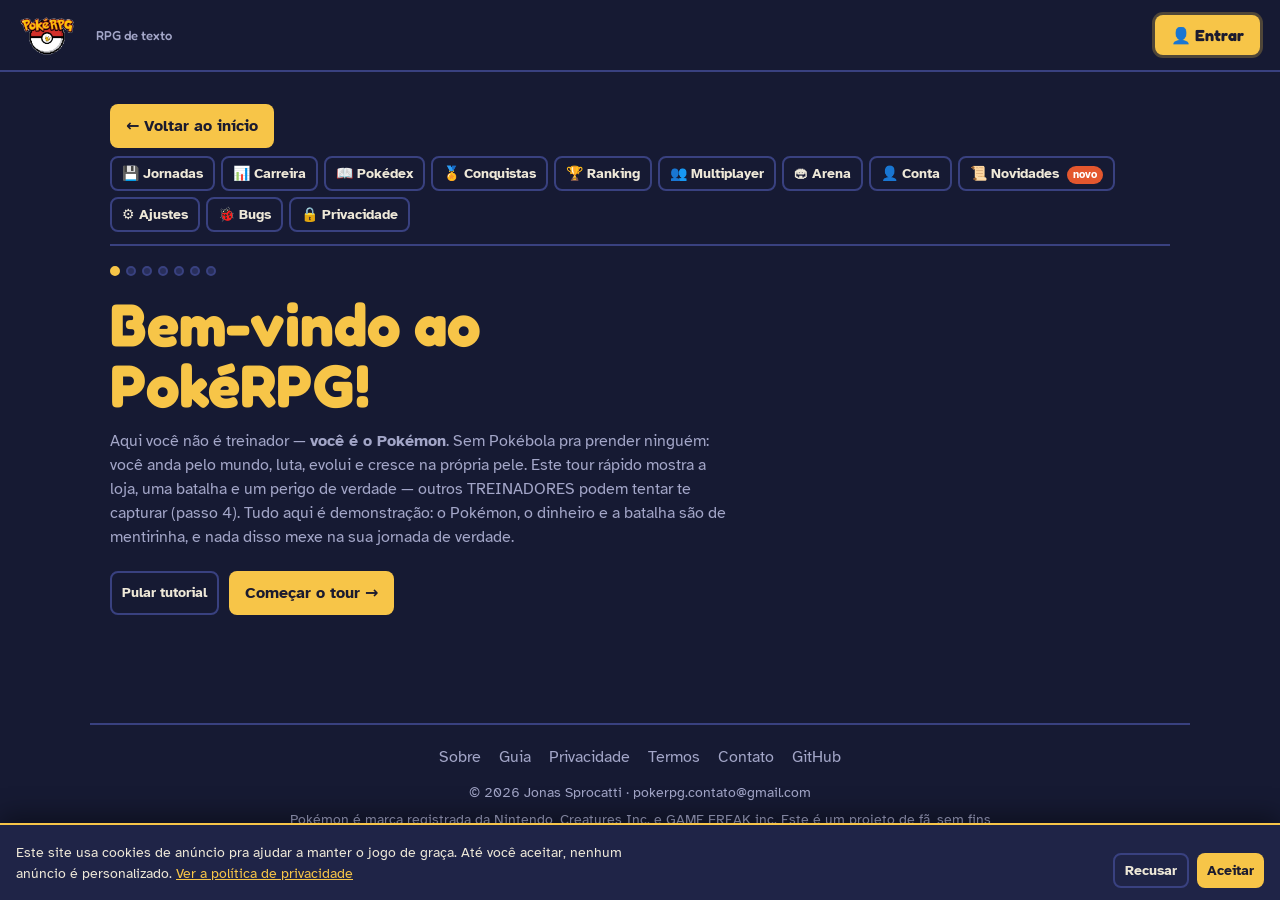
==== commit 8a0db917: "feat: snippet do AdSense no head com Consent Mode v2 Etapa 3 da sequência do AdSense. O padrão antig" ====
--- a/index.html
+++ b/index.html
@@ -8,6 +8,12 @@
 <link rel="preconnect" href="https://fonts.gstatic.com" crossorigin>
 <link href="https://fonts.googleapis.com/css2?family=Atkinson+Hyperlegible:wght@400;700&family=Fredoka:wght@500;600;700&display=swap" rel="stylesheet">
 <link rel="canonical" href="https://www.pokerpg.com.br/">
+<!-- Google AdSense. Os dois scripts andam juntos e NESTA ordem: o consent.js define o consentimento como negado
+     (Consent Mode v2) antes de o script do Google rodar, senão o estado chega tarde e não vale. Literais aqui de
+     propósito: o snippet precisa estar no HTML servido pra revisão do Google encontrá-lo. O publisher ID tem de
+     ser o mesmo de js/config.js e do ads.txt — tests/paginas.test.js compara os três. Detalhe em js/consent.js. -->
+<script src="js/consent.js"></script>
+<script async src="https://pagead2.googlesyndication.com/pagead/js/adsbygoogle.js?client=ca-pub-9827780756194019" crossorigin="anonymous"></script>
 <link rel="stylesheet" href="css/estilo.css">
 <link rel="icon" type="image/png" sizes="32x32" href="img/favicon-32.png">
 <link rel="icon" type="image/png" sizes="192x192" href="img/icone-192.png">
--- a/css/estilo.css
+++ b/css/estilo.css
@@ -265,6 +265,13 @@
 .pagina p,.pagina ul,.pagina ol{max-width:72ch}
 .pagina li{margin:4px 0}
 .pagina a{color:var(--yellow)}
+.pagina h3{font:700 17px var(--display);color:var(--text);margin:24px 0 6px}
+/* Índice do guia (guia.html e o pé de cada capítulo): são links de navegação, não itens de texto corrido, então
+   viram cartão em vez de lista com marcador — num celular o alvo de toque fica do tamanho do cartão. */
+.pagina ul.indice{list-style:none;padding:0;display:grid;gap:10px}
+.pagina ul.indice li{margin:0;padding:12px 14px;border:2px solid var(--line);border-radius:12px;background:var(--panel)}
+.pagina ul.indice a{display:block;font:700 18px var(--display);text-decoration:none}
+.pagina ul.indice a:hover{text-decoration:underline}
 /* Nas páginas estáticas não há JS pra tratar clique, então o "▶ Jogar" do topo é um link de verdade usando
    .btn — que foi escrito pra <button> e não traz nem display de bloco nem o sublinhado desligado. */
 a.btn{display:inline-block;text-decoration:none}
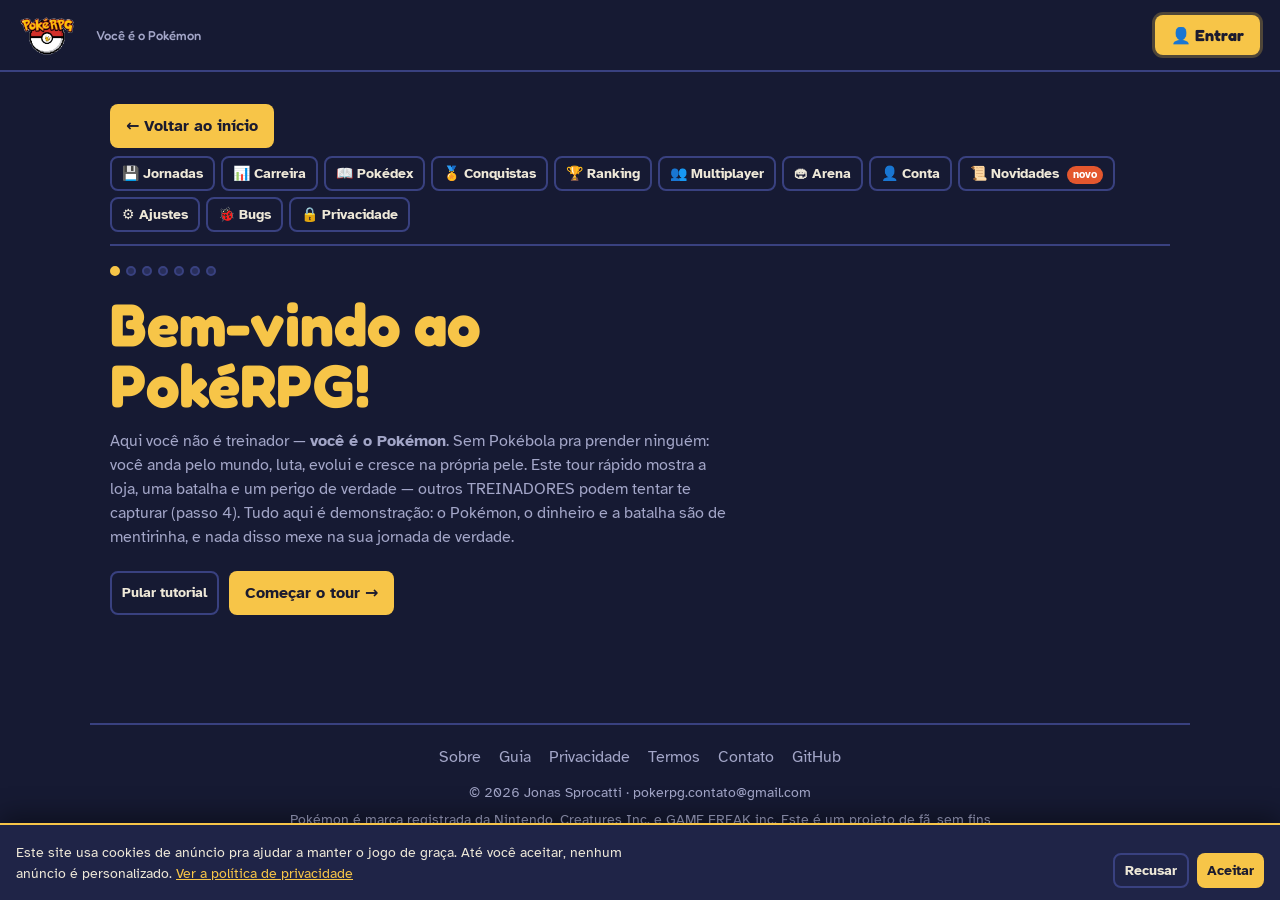
==== commit 21a52bc2: "fix(celular): 📱 deitado — menu no ☰, logo de volta e o Explorar na mão direita Paisagem (altura ≤560" ====
--- a/index.html
+++ b/index.html
@@ -41,7 +41,7 @@
 </head>
 <body>
 <header class="top">
-  <div class="brand"><button type="button" class="brand-logo" data-act="inicio" aria-label="PokéRPG — ir para a tela inicial" title="Tela inicial"><img src="img/logo.png" alt="" class="logo" width="373" height="309"></button><small>RPG de texto</small></div>
+  <div class="brand"><button type="button" class="brand-logo" data-act="inicio" aria-label="PokéRPG — ir para a tela inicial" title="Tela inicial"><img src="img/logo.png" alt="" class="logo" width="373" height="309"></button><small>Você é o Pokémon</small></div>
   <div class="top-r">
     <span id="top-dinheiro" class="dinheiro"></span>
     <!-- celular: os botões vão pra dentro do menu ☰ (no computador .menu-links é display:contents — some da conta) -->
--- a/css/estilo.css
+++ b/css/estilo.css
@@ -36,10 +36,16 @@
 button:disabled{cursor:not-allowed;opacity:.45}
 :focus-visible{outline:3px solid var(--yellow);outline-offset:2px}
 img{max-width:100%}
+/* `hidden` tem de ganhar de qualquer `display` de autor: o `[hidden]{display:none}` do navegador é folha de UA e
+   perde de uma regra de classe. Foi o bug da busca de desbloqueados na criação (o filtro marcava `hidden` e o
+   `.pick{display:grid}` mantinha o botão na tela — "digito o nome e nada acontece"). */
+[hidden]{display:none!important}
 .muted{color:var(--muted)} .small{font-size:14px}
 
 .top{display:flex;align-items:center;justify-content:space-between;gap:12px;padding:12px 20px;border-bottom:2px solid var(--line)}
-.brand{display:flex;align-items:center;gap:10px}
+/* `flex:none`: com muitos botões no topo o navegador encolhia o .brand e a logo virava um risco de 0px de largura
+   (o subtítulo quebrava em 3 linhas ao lado) — era o "ícone que não aparece" no celular deitado. */
+.brand{display:flex;align-items:center;gap:10px;flex:none}
 /* a logo é um botão (data-act="inicio"): leva pra tela inicial. Sem borda/fundo de botão, com foco visível pra teclado */
 .brand-logo{background:none;border:0;padding:0;margin:0;cursor:pointer;display:block;border-radius:8px;transition:transform .15s}
 .brand-logo:hover{transform:scale(1.04)}
@@ -63,17 +69,22 @@
 .carteira-mini{color:var(--yellow);font:800 15px var(--display);white-space:nowrap}
 .carteira-loja{margin:0 0 10px;padding:8px 14px;background:var(--panel2);border:2px solid var(--line);border-radius:12px;color:var(--yellow);font:600 16px var(--display)}
 .carteira-loja b{font-size:20px}
-@media(max-width:720px){.dinheiro{font-size:17px;padding:6px 12px;min-height:44px}}
+@media(max-width:720px),(orientation:landscape) and (max-height:560px){.dinheiro{font-size:17px;padding:6px 12px;min-height:44px}}
 .burger{display:none}
 .menu-links{display:contents} /* no computador some da conta: filhos ficam em linha no .top-r */
 #topr{flex-wrap:wrap;justify-content:flex-end}
 .btn-login{border-radius:999px;padding:8px 18px;box-shadow:0 0 0 3px rgba(247,197,72,.25)}
-@media(max-width:720px){
+/* O ☰ também em celular DEITADO (mesmo gatilho de altura do resto do CSS de paisagem): um celular deitado passa
+   de 720px de largura e sem isso as ~15 telas abriam em três fileiras de botões, comendo metade da tela. */
+@media(max-width:720px),(orientation:landscape) and (max-height:560px){
   .top{padding:10px 14px}
   .brand small{display:none}
   .brand .logo{height:38px}
   .burger{display:grid;place-items:center;width:44px;height:44px;background:var(--panel2);border:2px solid var(--line);border-radius:10px;font-size:20px;line-height:1}
+  /* `max-height`+rolagem: o menu é `absolute` (não empurra a página), então numa tela baixa os últimos botões
+     ficariam fora da tela sem nenhum jeito de chegar neles. */
   .menu-links{display:none;position:absolute;top:calc(100% + 6px);left:10px;right:10px;z-index:9;flex-direction:column;gap:10px;
+    max-height:70vh;max-height:70dvh;overflow:auto;
     background:var(--panel);border:2px solid var(--line);border-radius:14px;padding:12px;box-shadow:0 14px 34px rgba(0,0,0,.5)}
   .menu-links.open{display:flex}
   .menu-links .top-r,#conta-chip{flex-direction:column;align-items:stretch;gap:8px}
@@ -134,6 +145,9 @@
 .agenda-lista li.atual{border-color:#b45cff;box-shadow:0 0 12px rgba(180,92,255,.5)}
 .agenda-lista img{width:56px;height:56px;image-rendering:pixelated;filter:drop-shadow(0 0 5px rgba(180,92,255,.7))}
 .agenda-lista small{display:block}
+.agenda-ano{margin:0 0 8px}
+.agenda-ano ol{list-style:none;padding:0;margin:8px 0 0;display:grid;gap:3px;font-size:.92em}
+.agenda-ano li.atual{color:#d9b3ff}
 .boss-fraco{margin-top:4px;font-size:12px;font-weight:700}
 .boss-info{margin-top:6px}
 .boss-coura .fill{background:linear-gradient(90deg,#7bd0ff,#b45cff)}
@@ -373,9 +387,10 @@
    trocavam o que aparecia no meio foram removidas (ver paineis.js).
    Também entra aqui um celular DEITADO: as 3 colunas do desktop (`--larg-esq` 340px + centro 420px + `--larg-dir`
    340px, mais de 1100px no total) não cabem numa tela baixa e um pouco mais larga que 880px — sem isso o jogo
-   ficava cortado/com rolagem lateral fora da batalha. O tratamento ESPECIAL da batalha em paisagem (cena vira
-   coluna, não fica presa no topo) está no bloco "celular deitado" logo abaixo. */
-@media(max-width:880px),(orientation:landscape) and (max-height:500px){
+   ficava cortado/com rolagem lateral fora da batalha. O tratamento ESPECIAL da batalha em paisagem (cena FIXA na
+   lateral, não presa no topo) está no bloco "celular deitado" logo abaixo — mesmo gatilho de altura (560px, que
+   cobre o celular de 540px de altura deitado), pra não existir faixa de tela que caia só num dos dois. */
+@media(max-width:880px),(orientation:landscape) and (max-height:560px){
   .game{grid-template-columns:1fr;gap:14px}
   .stage{order:-1}
   .divisor{display:none}
@@ -419,25 +434,38 @@
 /* ==================== celular deitado (paisagem) ====================
    O bloco "celular" acima foi pensado pra RETRATO (tela alta e estreita: cena presa no topo, resto rola embaixo).
    Paisagem é o oposto — larga e baixa — e presa no topo ali sobraria pouquíssima altura pro resto. Aqui a cena
-   vira uma COLUNA fixa à esquerda (a altura toda da tela) e tudo mais (golpes, log, painéis) numa coluna à
-   direita que rola por dentro. Gatilho por ALTURA (`max-height`), não largura: um celular deitado pode passar
-   de 880px de largura (o limiar do bloco retrato) e continuar sendo um celular deitado, baixo o bastante pra
-   precisar do mesmo tratamento — só telas realmente baixas entram aqui, então tablet/desktop landscape (bem
-   mais altos) não são afetados. `.stage{display:contents}`: a MESMA técnica já usada em `.menu-links` (topo, no
-   celular) pra "abrir" um elemento e deixar os FILHOS dele participarem do grid do PAI — sem isso, `#scene`
-   (dentro de `.stage`) não teria como virar uma coluna própria de `.game` (`.stage` é irmão das zonas esq/dir,
-   não pai delas). */
-@media(orientation:landscape) and (max-height:500px){
-  body.em-batalha .game{grid-template-columns:minmax(180px,36%) 1fr;gap:10px;padding:8px}
+   fica FIXA na lateral esquerda (a altura toda da tela) e tudo mais (golpes, log, painéis) numa coluna à direita
+   que rola. Gatilho por ALTURA (`max-height`), não largura: um celular deitado pode passar de 880px de largura
+   (o limiar do bloco retrato) e continuar sendo um celular deitado, baixo o bastante pra precisar do mesmo
+   tratamento — só telas realmente baixas entram aqui, então tablet/desktop landscape (bem mais altos) não são
+   afetados.
+   `position:fixed` na cena, e NÃO uma coluna do grid: como `#scene` é irmã das zonas (via `.stage{display:contents}`)
+   ela entrava na auto-colocação DEPOIS dos itens da coluna 2 (#actions, zonas), e o cursor do grid nunca anda pra
+   trás — a cena era jogada pra 4ª linha e a batalha só aparecia ROLANDO a página (o bug relatado em 02/10/2026).
+   Fixa, ela está sempre visível; o `padding-left` do `.game` reserva o espaço e o resto rola por baixo dela.
+   A logo do topo é a única coisa que ficaria atrás do cartão, então sai de vista enquanto durar a luta. */
+@media(orientation:landscape) and (max-height:560px){
+  /* MÃO DIREITA: deitado, a cena da luta toma a esquerda e quem age é o polegar direito. Saindo da batalha, o
+     "Explorar" tem de cair no mesmo canto — senão a mão vai no lugar onde estavam os golpes e não acha nada.
+     `row-reverse` leva o primeiro botão do DOM (o principal) pra borda direita sem mexer na ordem de leitura
+     nem na tabulação. Só fora da luta: em batalha os golpes já nascem na coluna da direita. */
+  body:not(.em-batalha) #actions{flex-direction:row-reverse}
+  body.em-batalha .game{--cena:min(36vw,320px);grid-template-columns:1fr;gap:10px;padding:8px 8px 8px calc(var(--cena) + 16px)}
   body.em-batalha .stage{display:contents}
   body.em-batalha .divisor{display:none}
-  body.em-batalha .scene.battle{grid-column:1;position:sticky;top:8px;max-height:calc(100vh - 16px);height:calc(100vh - 16px);overflow:auto;gap:4px;padding:8px 10px}
+  body.em-batalha .brand{visibility:hidden}
+  body.em-batalha .scene.battle{position:fixed;left:8px;top:8px;z-index:8;width:var(--cena);
+    height:calc(100vh - 16px);height:calc(100dvh - 16px);max-height:none;overflow:auto;gap:4px;padding:8px 10px}
   /* ordem na coluna direita: golpes primeiro (é o que se usa a cada turno), depois painel central (se algo
      estiver ancorado lá), depois ficha/log/mochila/etc. — sem isso a ordem do DOM enterraria os golpes embaixo
      dos painéis da esquerda */
-  body.em-batalha #actions{grid-column:2;order:-2;position:static}
-  body.em-batalha .zona[data-zona="centro"]{grid-column:2;order:-1}
-  body.em-batalha .zona[data-zona="esq"],body.em-batalha .zona[data-zona="dir"]{grid-column:2}
+  body.em-batalha #actions{order:-2}
+  body.em-batalha .zona[data-zona="centro"]{order:-1}
+  /* golpes menores e SEMPRE 2 em cima / 2 embaixo: na altura de um celular deitado, botão alto empurra o
+     resto pra fora da tela (o `max-width:420px` lá embaixo nem pega aqui — em paisagem a largura é grande) */
+  body.em-batalha .moves{grid-template-columns:1fr 1fr;gap:6px}
+  body.em-batalha .mv{padding:5px 9px}
+  body.em-batalha .mv b{font-size:14px}
   body.em-batalha .mon{width:88px;height:74px}
   body.em-batalha .spr{width:72px;height:72px}
   body.em-batalha .spr.back{width:82px;height:82px}
@@ -445,10 +473,12 @@
   body.em-batalha .mon.mini .spr{width:44px;height:44px}
   body.em-batalha .painel[data-painel="log"] .painel-corpo{max-height:26vh}
 }
-.me{display:flex;gap:12px;align-items:center}
-.me img{width:96px;height:96px;image-rendering:pixelated;object-fit:contain;background:var(--panel2);border-radius:12px;flex:none}
-.me h2{margin:0;font:700 26px/1.1 var(--display)}
-.me .sub{color:var(--muted);font-size:14px;margin:2px 0 6px}
+/* `ficha-me`, não `me`: a cena da luta tem `<div class="side me">` e a sala tem `<div class="mp-fila me">`, e o
+   `.me img` daqui pegava TAMBÉM o Pokémon em campo — era dele o retângulo escuro atrás do seu sprite na batalha. */
+.ficha-me{display:flex;gap:12px;align-items:center}
+.ficha-me img{width:96px;height:96px;image-rendering:pixelated;object-fit:contain;background:var(--panel2);border-radius:12px;flex:none}
+.ficha-me h2{margin:0;font:700 26px/1.1 var(--display)}
+.ficha-me .sub{color:var(--muted);font-size:14px;margin:2px 0 6px}
 .bars{margin:14px 0 6px;display:grid;gap:6px}
 .hp{display:grid;grid-template-columns:24px 1fr auto;align-items:center;gap:8px;font:700 12px var(--display)}
 .bar{height:10px;border-radius:5px;background:#0f1230;overflow:hidden}
@@ -591,14 +621,24 @@
 .side.foe .mon{order:2}
 .mon{position:relative;width:170px;height:130px;display:grid;place-items:end center;flex:none}
 .pad{position:absolute;bottom:4px;left:8px;right:8px;height:30px;border-radius:50%;background:rgba(0,0,0,.25)}
-/* object-fit:contain é o que impede o GIF animado (Showdown) de esticar: ao contrário do sprite clássico (sempre
-   quadrado, 96×96), o tamanho de cada GIF varia por Pokémon — sem isso, width/height fixos DISTORCIAM a imagem
-   pra caber na caixa (pedido do usuário: "os gifs animados ficaram estranhamente desproporcionais"). Não muda
-   nada pro clássico/3D, que já são quadrados. */
-.spr{position:relative;width:128px;height:128px;image-rendering:pixelated;object-fit:contain}
+/* `scale-down` = `contain` que NUNCA amplia: a imagem menor que a caixa sai no tamanho de verdade dela.
+   `contain` esticava o sprite até encher os 128px, e é isso que dava o bloco gigante e borrado relatado
+   ("estão muito pixelados, acho que pela proximidade") — pixel art ampliada 1,6× fica com pixel de tamanho
+   irregular. De quebra volta a PROPORÇÃO entre espécies: o Showdown já desenha o Meowth menor que o Onix, e
+   encher a caixa apagava essa diferença (era o "oponentes parecem maior que o necessário").
+   `object-position:bottom` põe o Pokémon no chão da caixa — sem isso, sobrando espaço, ele flutuaria no meio.
+   A caixa continua importando: o sprite 3D (512px) e os maiores são REDUZIDOS pra caber, como antes. */
+.spr{position:relative;width:128px;height:128px;image-rendering:pixelated;object-fit:scale-down;object-position:bottom}
 .spr.back{width:150px;height:150px}
 .spr.flip{transform:scaleX(-1)}
 .mon.fainted .spr{opacity:.15;transition:opacity .5s}
+/* 🏛 troca de Pratos do Arceus (ui.trocarPratos): o anel com a cor de cada tipo gira em volta dele, encolhe, e o
+   Prato sorteado aparece pulsando no meio. Camada temporária por cima do sprite — o JS a remove ao fim. */
+.pratos{position:absolute;inset:0;pointer-events:none;z-index:3;animation:pratos-anel 1.5s ease-in-out forwards}
+.pratos i{position:absolute;left:50%;top:50%;width:13px;height:13px;margin:-6px;border-radius:3px;transform:rotate(var(--a)) translateY(-54px);box-shadow:0 0 7px rgba(255,255,255,.75)}
+.pratos b{position:absolute;left:50%;top:50%;width:26px;height:26px;margin:-13px;border-radius:5px;box-shadow:0 0 20px 4px var(--cor-prato);animation:prato-escolhido 1.5s ease-out forwards}
+@keyframes pratos-anel{0%{opacity:0;transform:rotate(0) scale(.35)}18%{opacity:1}72%{opacity:1;transform:rotate(430deg) scale(1)}100%{opacity:0;transform:rotate(540deg) scale(.25)}}
+@keyframes prato-escolhido{0%,50%{opacity:0;transform:scale(.3)}68%{opacity:1;transform:scale(1.6)}100%{opacity:.95;transform:scale(1)}}
 .plate{background:var(--paper);color:var(--paper-ink);border-radius:10px;padding:9px 12px;width:min(270px,100%);box-shadow:4px 4px 0 rgba(0,0,0,.3)}
 .pl-top{display:flex;justify-content:space-between;gap:8px;font:700 16px var(--display)}
 .plate .bar{background:#cfc8b6}
@@ -612,6 +652,10 @@
 .treinador .equipe{letter-spacing:2px;color:var(--yellow)}
 .treinador img{width:24px;height:24px;image-rendering:pixelated;margin-left:4px}
 .shiny{margin-right:4px}
+/* ♂/♀ (render.sexo): só cor — o símbolo já diz tudo e não deve competir com o nome */
+.sexo{margin-left:4px;font-weight:700}
+.sexo.m{color:#4c8ed9}
+.sexo.f{color:#e0699a}
 .fim .pv{align-items:center}
 /* lado do jogador com aliados: sprites menores ao lado do seu, placas empilhadas */
 .mons-lado{display:flex;align-items:flex-end}
@@ -675,10 +719,51 @@
 ul.quase small{color:var(--muted);font-size:12px}
 .desbloq-novo{margin:8px 0 12px;padding:10px 12px;border:2px solid var(--grass);border-radius:12px;background:var(--panel2)}
 .desbloq-novo .picks{margin-top:8px}
+/* multiplayer — menu: duas portas (criar / entrar) e o que dá pra fazer numa sala */
+.mp-portas{display:grid;grid-template-columns:1fr 1fr;gap:14px;margin-top:8px}
+.mp-porta{background:var(--panel);border:2px solid var(--line);border-radius:14px;padding:16px;display:grid;gap:8px;align-content:start}
+.mp-porta h2{margin:0;font:700 20px var(--display);color:var(--yellow)}
+.mp-porta p{margin:0}
+.mp-codigo-campo{font:700 26px var(--display);letter-spacing:.3em;text-align:center;text-transform:uppercase;width:5.5em;max-width:100%}
+.mp-modos{display:grid;grid-template-columns:repeat(auto-fit,minmax(240px,1fr));gap:10px;margin-top:8px}
+.mp-modo{background:var(--panel2);border:2px solid var(--line);border-radius:12px;padding:12px;display:grid;gap:4px}
+.mp-modo b{font:700 17px var(--display)}
+.mp-modo small{color:var(--muted);line-height:1.45}
+@media(max-width:640px){.mp-portas{grid-template-columns:1fr}}
 /* multiplayer (sala) */
 .mp .textbox{margin:14px 0}
 .mp-cab h1{margin-bottom:4px}
 .mp-cab .codigo{font-family:var(--display);letter-spacing:.12em;background:var(--yellow);color:#1b1b2f;border-radius:10px;padding:0 12px}
+/* o alto da sala: o código é o que todo mundo precisa ler e ditar, então é ele que manda no tamanho */
+.mp-hero{display:grid;grid-template-columns:auto 1fr;gap:14px;align-items:center;background:var(--panel);border:2px solid var(--line);border-radius:14px;padding:12px 16px;margin-bottom:12px}
+.mp-hero-codigo{display:grid;gap:4px;justify-items:center}
+.mp-codigo-grande{font:700 40px/1 var(--display);letter-spacing:.14em;background:var(--yellow);color:#1b1b2f;border-radius:12px;padding:6px 16px}
+.mp-hero-info{display:grid;gap:2px;min-width:0}
+.mp-hero-modo{margin:0;font:700 18px var(--display);color:var(--yellow)}
+.mp-hero-info p{margin:0}
+.mp-hero .mp-conexao{margin-top:6px}
+@media(max-width:640px){.mp-hero{grid-template-columns:1fr}.mp-codigo-grande{font-size:32px}}
+/* cartão de jogador: quem é, o que trouxe e em que pé está */
+.mp-selo{font:600 12px var(--body);border-radius:999px;padding:1px 8px;margin-left:auto;white-space:nowrap}
+.mp-selo.pronto{background:rgba(95,179,106,.2);color:var(--grass)}
+.mp-selo.escolhendo{background:rgba(247,197,72,.16);color:var(--yellow)}
+.mp-selo.assiste{background:rgba(163,166,200,.16);color:var(--muted)}
+.mp-membro.pronto{border-color:var(--grass)}
+.mp-membro.assiste{opacity:.75}
+.mp-coroa{margin-right:4px}
+/* configuração da sala em botões-cartão (os <select> saíram: dava pra ler menos e acertar pior no celular) */
+.mp-cfg-grupo{display:grid;gap:6px;align-content:start;background:var(--panel2);border:2px solid var(--line);border-radius:12px;padding:10px}
+.mp-cfg-grupo h4{margin:0;font:700 14px var(--display);color:var(--muted);text-transform:uppercase;letter-spacing:.06em}
+.mp-cfg-grupo small{line-height:1.4}
+.mp-cfg-leitura{margin:0;font:700 16px var(--display)}
+.mp-chips{display:flex;flex-wrap:wrap;gap:6px}
+.mp-chip{background:var(--panel);color:var(--text);border:2px solid var(--line);border-radius:999px;padding:6px 12px;font:600 14px var(--body);cursor:pointer}
+.mp-chip.on{border-color:var(--yellow);background:rgba(247,197,72,.14);color:var(--yellow)}
+.mp-chip:disabled{cursor:default;opacity:.65}
+.mp-chip.on:disabled{opacity:.9}
+.mp-troca-time{align-items:center;margin:10px 0}
+.mp-motivo{margin:6px 0 0}
+.mp-comecar{margin-top:12px}
 .mp-grupo,.mp-lado{display:grid;grid-template-columns:repeat(auto-fill,minmax(240px,1fr));gap:8px}
 .mp-campo{display:grid;gap:12px;background:linear-gradient(#34428a 0 50%,#3d6a4b 50%);border-radius:14px;padding:12px}
 .mp-mon{display:grid;grid-template-columns:64px 1fr;gap:10px;align-items:center;background:var(--paper);color:var(--paper-ink);border-radius:10px;padding:8px 12px}
@@ -692,6 +777,42 @@
 .mp-mons{display:grid;gap:6px}
 .mp-grupo{grid-template-columns:repeat(auto-fill,minmax(260px,1fr))}
 .mp-times{display:grid;grid-template-columns:1fr 1fr;gap:12px}
+/* a CENA da luta em sala: mesma linguagem do jogo sozinho (.scene.battle/.mon/.spr/.plate), mas em FILAS, porque
+   aqui podem ser até seis jogadores de cada lado — o layout de duas colunas do single player não caberia */
+.mp-cena{grid-template-rows:auto auto;gap:10px;min-height:0}
+.mp-fila{display:flex;flex-wrap:wrap;gap:10px;justify-content:center;align-items:flex-end}
+.mp-unidade{display:grid;justify-items:center;gap:4px;width:min(270px,46vw)}
+.mp-unidade.caido{opacity:.5}
+.mp-unidade.vez .plate{outline:3px solid var(--yellow);outline-offset:2px}
+.mp-unidade .plate{width:100%}
+.mp-unidade .mon{width:150px;height:118px}
+.mp-marcas{color:#7a4ad6;font-weight:700}
+.mp-dono{margin-top:-2px}
+/* mais de 4 em campo: tudo encolhe sozinho, como os aliados do single player */
+.mp-cena.apertada .mp-unidade{width:min(210px,44vw)}
+.mp-cena.apertada .mon{width:104px;height:88px}
+.mp-cena.apertada .spr{width:92px;height:92px}
+.mp-cena.apertada .spr.back{width:104px;height:104px}
+.mp-cena.lotada .mp-unidade{width:min(170px,30vw)}
+.mp-cena.lotada .mon{width:78px;height:70px}
+.mp-cena.lotada .spr,.mp-cena.lotada .spr.back{width:70px;height:70px}
+.mp-cena.lotada .plate{padding:6px 8px}
+.mp-cena.lotada .pl-top{font-size:13px}
+@media(max-width:640px){.mp-unidade{width:min(200px,46vw)}.mp-unidade .mon{width:104px;height:92px}.mp-unidade .spr{width:96px;height:96px}.mp-unidade .spr.back{width:104px;height:104px}}
+/* andamento do turno: quanto falta, quem a sala espera e o que já aconteceu */
+.mp-turno{display:flex;align-items:center;gap:10px;flex-wrap:wrap;margin:10px 0 6px}
+.mp-prazo{flex:1;min-width:120px;height:10px;background:var(--panel2);border:2px solid var(--line);border-radius:999px;overflow:hidden}
+.mp-prazo-fill{height:100%;background:var(--grass);transition:width 1s linear}
+.mp-prazo-fill.urgente{background:var(--red)}
+.mp-relogio{font:700 16px var(--display);min-width:3ch;text-align:right}
+.mp-fichas{display:flex;flex-wrap:wrap;gap:6px;margin-top:8px}
+.mp-ficha{display:flex;align-items:center;gap:4px;font-size:13px;border:2px solid var(--line);border-radius:999px;padding:2px 10px;background:var(--panel2)}
+.mp-ficha.ok{border-color:var(--grass);color:var(--grass)}
+.mp-ficha.esperando{border-color:var(--yellow);color:var(--yellow)}
+.mp-historico{margin-top:8px;font-size:14px}
+.mp-historico summary{cursor:pointer;font:600 14px var(--display);color:var(--muted)}
+.mp-hist-turno{margin-top:6px;background:var(--panel2);border-radius:10px;padding:6px 10px}
+.mp-hist-turno ul{margin:4px 0 0;padding-left:18px;display:grid;gap:2px;color:var(--muted)}
 .mp-itens{margin-top:8px}
 .mp-itens summary{cursor:pointer;font:600 14px var(--display)}
 .mp-itens .bag-grid{margin-top:6px}
@@ -711,7 +832,7 @@
 .mp-chat .subrow input{flex:1;min-width:120px}
 .mp-time{display:grid;gap:8px;align-content:start;background:var(--panel2);border-radius:14px;padding:10px}
 .mp-time h3{margin:0;font:700 16px var(--display);color:var(--yellow)}
-.mp-config{display:grid;grid-template-columns:repeat(auto-fill,minmax(220px,1fr));gap:10px;width:100%}
+.mp-config{display:grid;grid-template-columns:repeat(auto-fit,minmax(220px,1fr));gap:10px;width:100%;margin-bottom:12px}
 .check{display:grid;grid-template-columns:auto 1fr;gap:4px 8px;align-items:center;font-size:14px}
 .check small{grid-column:2}
 .mp-quem{margin:4px 0;width:100%}
@@ -748,8 +869,10 @@
    do motor, então a narração é o que mostra a ordem e o autor de cada ação — sem isso o dano "acontecia sozinho",
    ainda mais com dois Pokémon de mesmo nome no time. Fica aceso enquanto durarem as linhas daquele Pokémon. */
 .mp-mon.atacando{animation:atacando .35s ease-out;outline:2px solid var(--yellow);outline-offset:1px;box-shadow:0 0 12px rgba(247,197,72,.55)}   /* outline, não border: o cartão da batalha não tem borda e uma nova deslocaria o layout */
-/* dano pisca vermelho, cura pisca verde — deduzido do sentido em que a barra de HP mudou (render.piscar) */
-@keyframes hit-flash{0%,100%{filter:none}25%{filter:brightness(1.7) saturate(.4) drop-shadow(0 0 6px #ff4d4d)}}
+/* dano pisca, cura pisca verde — deduzido do sentido em que a barra de HP mudou (render.piscar).
+   A COR do dano vem do tipo do golpe: `ui.shake` põe --cor-impacto (dados.TC) no sprite e reinicia a piscada.
+   O vermelho aqui é o padrão de quem não tem tipo (dano de confusão, esforço do próprio golpe, veneno). */
+@keyframes hit-flash{0%,100%{filter:none}25%{filter:brightness(1.6) drop-shadow(0 0 10px var(--cor-impacto,#ff4d4d)) drop-shadow(0 0 4px var(--cor-impacto,#ff4d4d))}}
 .mon.hit-flash{animation:hit-flash .35s ease-out}
 @keyframes heal-flash{0%,100%{filter:none}30%{filter:brightness(1.3) drop-shadow(0 0 8px #6fd97f)}}
 .mon.heal-flash{animation:heal-flash .5s ease-out}
@@ -840,6 +963,10 @@
 .item-btn img{grid-row:span 2;width:30px;height:30px;image-rendering:pixelated}
 .item-btn small{color:var(--muted);font-size:12px}
 .item-btn:hover:not(:disabled){border-color:var(--yellow)}
+/* ⚡ itens rápidos (render.barraRapidos): o mesmo cartão da mochila, em destaque junto dos botões principais.
+   O ⚡ da mochila usa o .on amarelo das outras listas selecionáveis. */
+.rapidos .rapido{flex:1;min-width:150px;border-color:var(--yellow)}
+.bag-acoes .btn.on{border-color:var(--yellow);color:var(--yellow)}
 
 .modal{position:fixed;inset:0;background:rgba(10,12,30,.72);display:grid;place-items:center;padding:20px;z-index:10}
 .box{background:var(--panel);border:2px solid var(--yellow);border-radius:14px;padding:20px;max-width:520px;width:100%;max-height:90vh;overflow:auto}
@@ -886,3 +1013,9 @@
 ul.quase.conquistas .bar{margin:4px 0}
 
 .badge-ic{display:grid;place-items:center;font-size:20px;background:var(--panel)!important;opacity:1!important}
+
+/* 🗺 Editor de rotas (só admin, tela-editor-rotas.js): a grade de espécies do pool, cada uma com a caixinha e o
+   campo de quantidade. `auto-fill` em vez de um número fixo de colunas porque o pool vai de 5 a 18 espécies. */
+.ed-grade{display:grid;grid-template-columns:repeat(auto-fill,minmax(210px,1fr));gap:6px 12px;margin:6px 0 10px}
+.ed-grade .check{grid-template-columns:auto auto 1fr auto;gap:6px}
+#ed-saida{width:100%;margin-top:8px;font-family:ui-monospace,monospace;font-size:12px}
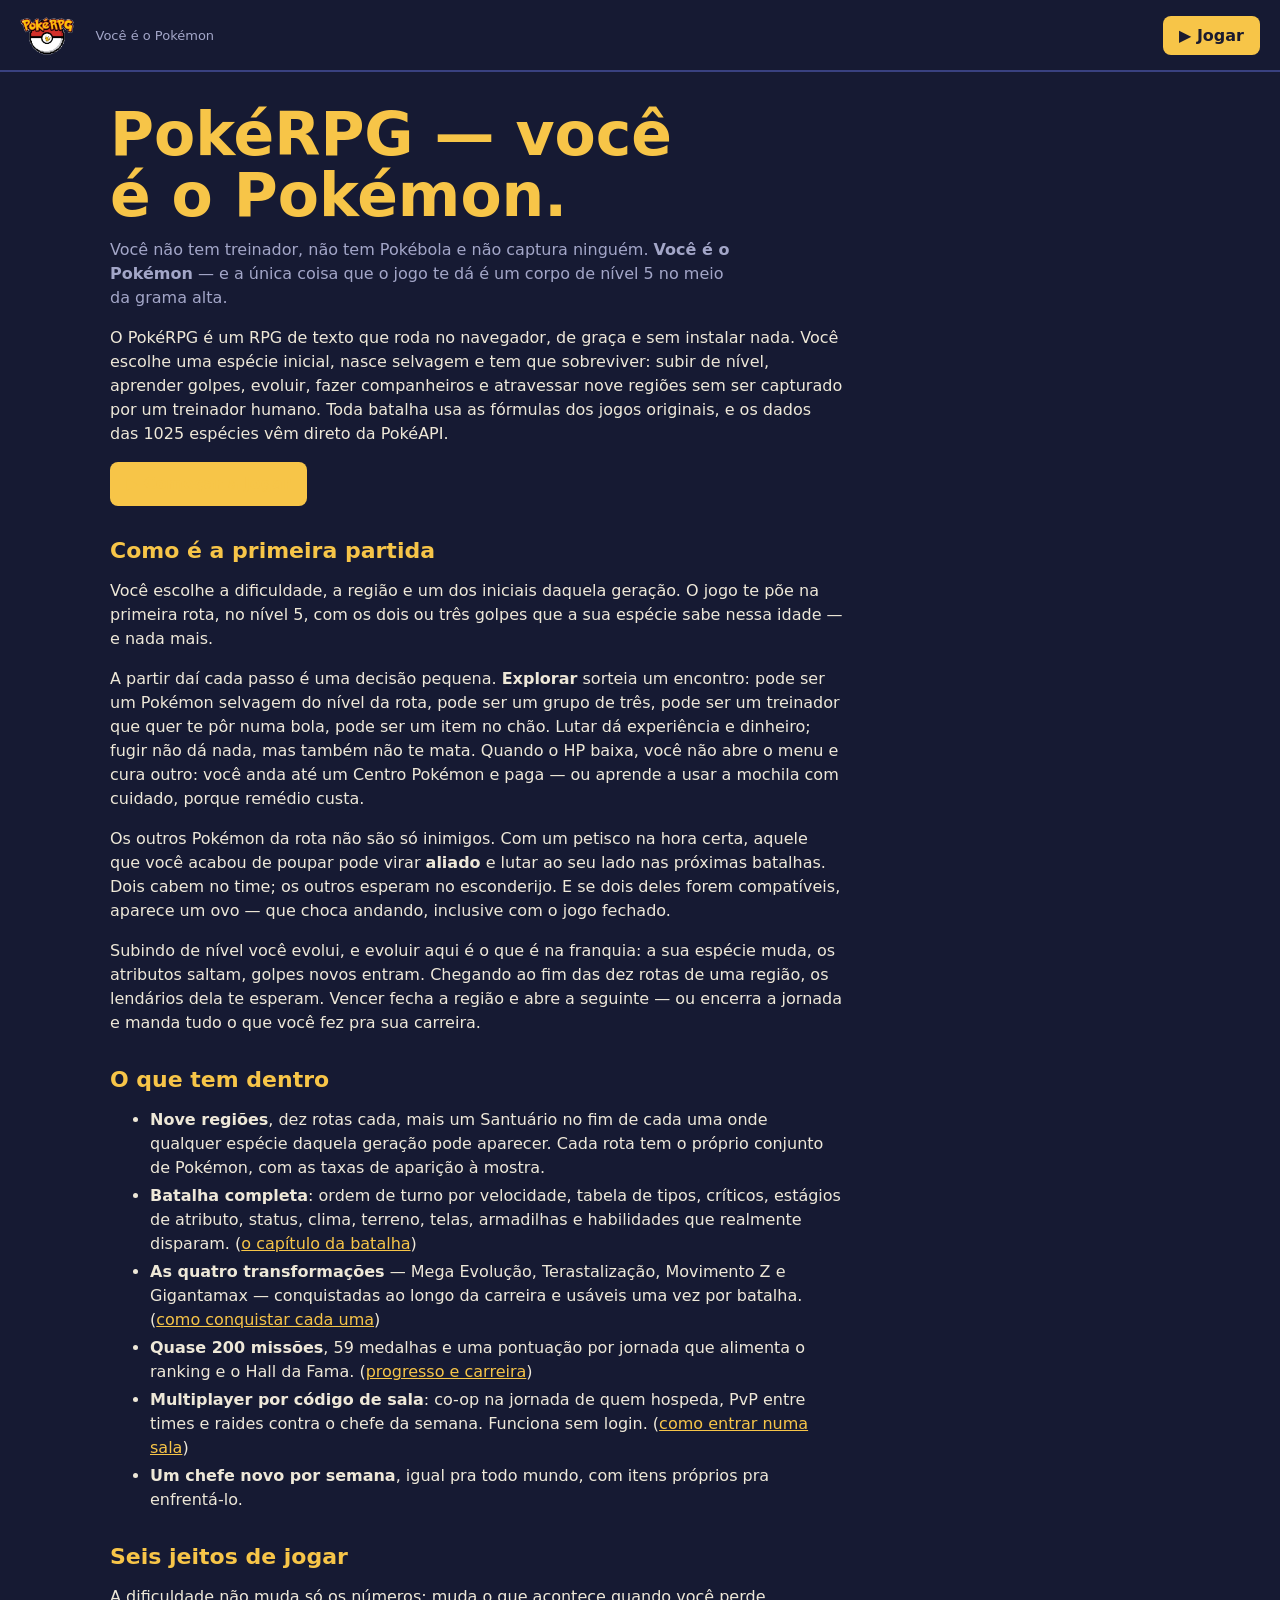
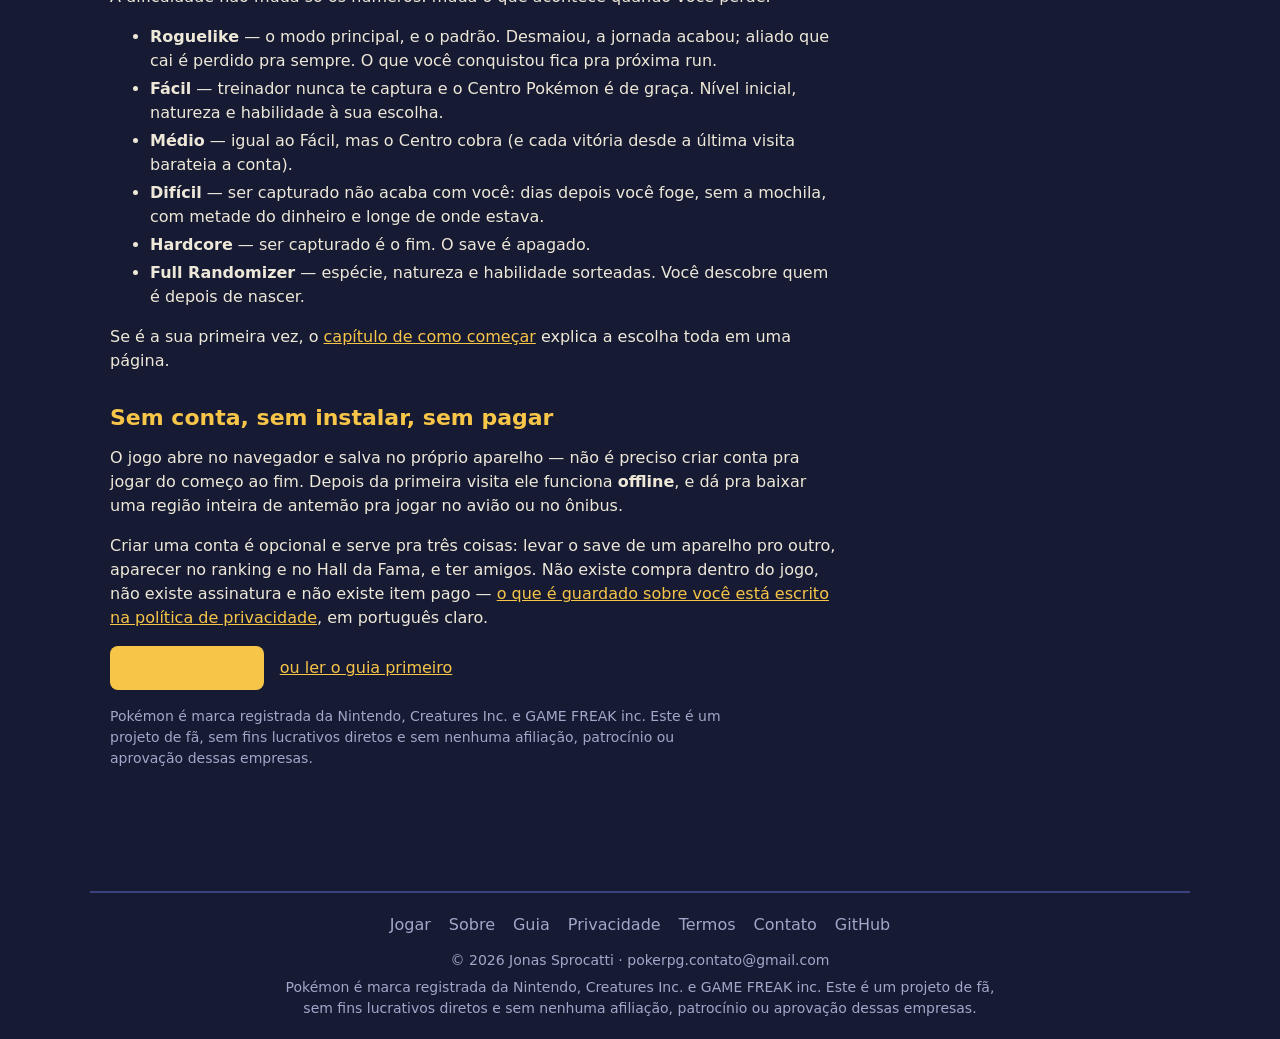
==== commit ffe7ae93: "feat: 🏠 a raiz do site vira apresentação e o jogo vai pro jogar.html O AdSense reprovou por "conteúd" ====
--- a/index.html
+++ b/index.html
@@ -3,74 +3,122 @@
 <head>
 <meta charset="utf-8">
 <meta name="viewport" content="width=device-width, initial-scale=1, viewport-fit=cover">
-<title>PokéRPG</title>
-<link rel="preconnect" href="https://fonts.googleapis.com">
-<link rel="preconnect" href="https://fonts.gstatic.com" crossorigin>
-<link href="https://fonts.googleapis.com/css2?family=Atkinson+Hyperlegible:wght@400;700&family=Fredoka:wght@500;600;700&display=swap" rel="stylesheet">
+<script>if (new URLSearchParams(location.search).has('sala')) location.replace('jogar.html' + location.search);</script>
+<title>PokéRPG — você é o Pokémon</title>
+<meta name="description" content="RPG grátis no navegador em que você não tem treinador: você é o Pokémon. Nove regiões, batalha com as fórmulas dos jogos, aliados, ovos, Mega/Tera/Z-Move/Gigantamax e multiplayer.">
 <link rel="canonical" href="https://www.pokerpg.com.br/">
-<!-- Google AdSense. Os dois scripts andam juntos e NESTA ordem: o consent.js define o consentimento como negado
-     (Consent Mode v2) antes de o script do Google rodar, senão o estado chega tarde e não vale. Literais aqui de
-     propósito: o snippet precisa estar no HTML servido pra revisão do Google encontrá-lo. O publisher ID tem de
-     ser o mesmo de js/config.js e do ads.txt — tests/paginas.test.js compara os três. Detalhe em js/consent.js. -->
+<!-- Google AdSense: js/consent.js (Consent Mode v2) PRECISA vir antes. Gerado de js/config.js — não editar aqui. -->
 <script src="js/consent.js"></script>
 <script async src="https://pagead2.googlesyndication.com/pagead/js/adsbygoogle.js?client=ca-pub-9827780756194019" crossorigin="anonymous"></script>
 <link rel="stylesheet" href="css/estilo.css">
 <link rel="icon" type="image/png" sizes="32x32" href="img/favicon-32.png">
 <link rel="icon" type="image/png" sizes="192x192" href="img/icone-192.png">
-<link rel="apple-touch-icon" href="img/icone-192.png">
 <meta name="theme-color" content="#161A33">
-<meta name="description" content="Você não tem treinador: VOCÊ é o Pokémon. RPG no navegador com 9 regiões, Roguelike, Mega, Tera, Z-Move, Gigantamax e multiplayer. Grátis, funciona offline.">
-<!-- Pré-visualização do link (WhatsApp, Discord, Telegram…): os endereços precisam ser ABSOLUTOS. A imagem tem 1200×630 e menos de 300 KB.
-     Sem `og:url` DE PROPÓSITO: o WhatsApp troca o link pelo og:url e reaproveita o cache dele — com a tag, `?v=2` no fim do link não
-     furava o cache de uma tentativa antiga que falhou. Sem ela, cada endereço é lido do zero. -->
-
 <meta property="og:type" content="website">
 <meta property="og:site_name" content="PokéRPG">
 <meta property="og:locale" content="pt_BR">
-<meta property="og:title" content="PokéRPG — você não tem treinador. VOCÊ é o Pokémon.">
-<meta property="og:description" content="Comece como um inicial, sem Pokébola, e sobreviva. 9 regiões, Roguelike, Mega/Tera/Z-Move/Gigantamax e multiplayer. Grátis, no navegador.">
+<meta property="og:title" content="PokéRPG — você é o Pokémon">
+<meta property="og:description" content="RPG grátis no navegador em que você não tem treinador: você é o Pokémon. Nove regiões, batalha com as fórmulas dos jogos, aliados, ovos, Mega/Tera/Z-Move/Gigantamax e multiplayer.">
 <meta property="og:image" content="https://www.pokerpg.com.br/img/og-imagem.png">
-<meta property="og:image:type" content="image/png">
-<meta property="og:image:width" content="1200">
-<meta property="og:image:height" content="630">
-<meta property="og:image:alt" content="PokéRPG: você não tem treinador, você é o Pokémon">
-<meta name="twitter:card" content="summary_large_image">
-<meta name="twitter:title" content="PokéRPG — você não tem treinador. VOCÊ é o Pokémon.">
-<meta name="twitter:description" content="RPG de Pokémon no navegador: Roguelike, 9 regiões, Mega/Tera/Z-Move/Gigantamax e multiplayer.">
-<meta name="twitter:image" content="https://www.pokerpg.com.br/img/og-imagem.png">
 </head>
 <body>
 <header class="top">
-  <div class="brand"><button type="button" class="brand-logo" data-act="inicio" aria-label="PokéRPG — ir para a tela inicial" title="Tela inicial"><img src="img/logo.png" alt="" class="logo" width="373" height="309"></button><small>Você é o Pokémon</small></div>
-  <div class="top-r">
-    <span id="top-dinheiro" class="dinheiro"></span>
-    <!-- celular: os botões vão pra dentro do menu ☰ (no computador .menu-links é display:contents — some da conta) -->
-    <button type="button" id="menu-burger" class="burger" aria-label="Abrir menu" aria-expanded="false" aria-controls="menu-links">☰</button>
-    <nav id="menu-links" class="menu-links" aria-label="Menu"><div class="top-r" id="topr"></div><div id="conta-chip"></div></nav>
-  </div>
+  <div class="brand"><a class="brand-logo" href="./" aria-label="PokéRPG — ir para a página inicial"><img src="img/logo.png" alt="" class="logo" width="373" height="309"></a><small>Você é o Pokémon</small></div>
+  <div class="top-r"><a class="btn" href="jogar.html">▶ Jogar</a></div>
 </header>
-<div id="app"></div>
+<div id="app">
+<main class="create pagina">
+  <h1>PokéRPG — você é o Pokémon.</h1>
 
-<script>
-  // Módulos ES não carregam por file:// (duplo-clique no arquivo): sem este aviso a tela ficaria vazia sem explicação.
-  if (location.protocol === 'file:') document.getElementById('app').innerHTML =
-    '<main class="create"><div class="notice">Este jogo precisa ser aberto por um servidor, não direto do arquivo. ' +
-    'Na pasta do projeto, rode <code>python -m http.server 3000</code> e abra <b>http://localhost:3000</b>.</div></main>';
-</script>
-<script type="module" src="js/main.js"></script>
-<script>
-  // modo offline: service worker guarda o jogo, a PokéAPI e os sprites depois do primeiro acesso online (sw.js)
-  if ('serviceWorker' in navigator && location.protocol !== 'file:') {
-    navigator.serviceWorker.register('sw.js').catch(e => console.warn('service worker', e));
-    /* Versão nova assumiu o controle? Recarrega a aba UMA vez. O sw.js já ativa sozinho (skipWaiting +
-       clients.claim), mas isso troca só o service worker: a aba aberta continua com os arquivos .js que carregou
-       quando abriu, porque módulo ES é carregado uma vez por sessão. Sem isto, quem deixa o jogo aberto fica
-       testando a versão velha sem saber — aconteceu de verdade, com correção publicada e o erro antigo na tela. */
-    let recarregando = false;
-    navigator.serviceWorker.addEventListener('controllerchange', () => {
-      if (recarregando) return; recarregando = true; location.reload();
-    });
-  }
-</script>
+  <p class="lead">Você não tem treinador, não tem Pokébola e não captura ninguém.
+    <b>Você é o Pokémon</b> — e a única coisa que o jogo te dá é um corpo de nível 5 no meio da grama alta.</p>
+
+  <p>O PokéRPG é um RPG de texto que roda no navegador, de graça e sem instalar nada. Você escolhe uma espécie
+    inicial, nasce selvagem e tem que sobreviver: subir de nível, aprender golpes, evoluir, fazer companheiros e
+    atravessar nove regiões sem ser capturado por um treinador humano. Toda batalha usa as fórmulas dos jogos
+    originais, e os dados das 1025 espécies vêm direto da PokéAPI.</p>
+
+  <p><a class="btn" href="jogar.html">▶ Começar a jogar</a></p>
+
+  <h2>Como é a primeira partida</h2>
+  <p>Você escolhe a dificuldade, a região e um dos iniciais daquela geração. O jogo te põe na primeira rota, no
+    nível 5, com os dois ou três golpes que a sua espécie sabe nessa idade — e nada mais.</p>
+  <p>A partir daí cada passo é uma decisão pequena. <b>Explorar</b> sorteia um encontro: pode ser um Pokémon
+    selvagem do nível da rota, pode ser um grupo de três, pode ser um treinador que quer te pôr numa bola, pode
+    ser um item no chão. Lutar dá experiência e dinheiro; fugir não dá nada, mas também não te mata. Quando o HP
+    baixa, você não abre o menu e cura outro: você anda até um Centro Pokémon e paga — ou aprende a usar a
+    mochila com cuidado, porque remédio custa.</p>
+  <p>Os outros Pokémon da rota não são só inimigos. Com um petisco na hora certa, aquele que você acabou de
+    poupar pode virar <b>aliado</b> e lutar ao seu lado nas próximas batalhas. Dois cabem no time; os outros
+    esperam no esconderijo. E se dois deles forem compatíveis, aparece um ovo — que choca andando, inclusive com
+    o jogo fechado.</p>
+  <p>Subindo de nível você evolui, e evoluir aqui é o que é na franquia: a sua espécie muda, os atributos
+    saltam, golpes novos entram. Chegando ao fim das dez rotas de uma região, os lendários dela te esperam. Vencer
+    fecha a região e abre a seguinte — ou encerra a jornada e manda tudo o que você fez pra sua carreira.</p>
+
+  <h2>O que tem dentro</h2>
+  <ul>
+    <li><b>Nove regiões</b>, dez rotas cada, mais um Santuário no fim de cada uma onde qualquer espécie daquela
+      geração pode aparecer. Cada rota tem o próprio conjunto de Pokémon, com as taxas de aparição à mostra.</li>
+    <li><b>Batalha completa</b>: ordem de turno por velocidade, tabela de tipos, críticos, estágios de atributo,
+      status, clima, terreno, telas, armadilhas e habilidades que realmente disparam.
+      (<a href="guia-batalha.html">o capítulo da batalha</a>)</li>
+    <li><b>As quatro transformações</b> — Mega Evolução, Terastalização, Movimento Z e Gigantamax — conquistadas
+      ao longo da carreira e usáveis uma vez por batalha.
+      (<a href="guia-transformacoes.html">como conquistar cada uma</a>)</li>
+    <li><b>Quase 200 missões</b>, 59 medalhas e uma pontuação por jornada que alimenta o ranking e o Hall da
+      Fama. (<a href="guia-progresso.html">progresso e carreira</a>)</li>
+    <li><b>Multiplayer por código de sala</b>: co-op na jornada de quem hospeda, PvP entre times e raides contra
+      o chefe da semana. Funciona sem login.
+      (<a href="guia-multiplayer.html">como entrar numa sala</a>)</li>
+    <li><b>Um chefe novo por semana</b>, igual pra todo mundo, com itens próprios pra enfrentá-lo.</li>
+  </ul>
+
+  <h2>Seis jeitos de jogar</h2>
+  <p>A dificuldade não muda só os números: muda o que acontece quando você perde.</p>
+  <ul>
+    <li><b>Roguelike</b> — o modo principal, e o padrão. Desmaiou, a jornada acabou; aliado que cai é perdido
+      pra sempre. O que você conquistou fica pra próxima run.</li>
+    <li><b>Fácil</b> — treinador nunca te captura e o Centro Pokémon é de graça. Nível inicial, natureza e
+      habilidade à sua escolha.</li>
+    <li><b>Médio</b> — igual ao Fácil, mas o Centro cobra (e cada vitória desde a última visita barateia a
+      conta).</li>
+    <li><b>Difícil</b> — ser capturado não acaba com você: dias depois você foge, sem a mochila, com metade do
+      dinheiro e longe de onde estava.</li>
+    <li><b>Hardcore</b> — ser capturado é o fim. O save é apagado.</li>
+    <li><b>Full Randomizer</b> — espécie, natureza e habilidade sorteadas. Você descobre quem é depois de
+      nascer.</li>
+  </ul>
+  <p>Se é a sua primeira vez, o <a href="guia-comecar.html">capítulo de como começar</a> explica a escolha toda
+    em uma página.</p>
+
+  <h2>Sem conta, sem instalar, sem pagar</h2>
+  <p>O jogo abre no navegador e salva no próprio aparelho — não é preciso criar conta pra jogar do começo ao
+    fim. Depois da primeira visita ele funciona <b>offline</b>, e dá pra baixar uma região inteira de antemão pra
+    jogar no avião ou no ônibus.</p>
+  <p>Criar uma conta é opcional e serve pra três coisas: levar o save de um aparelho pro outro, aparecer no
+    ranking e no Hall da Fama, e ter amigos. Não existe compra dentro do jogo, não existe assinatura e não existe
+    item pago — <a href="privacidade.html">o que é guardado sobre você está escrito na política de
+    privacidade</a>, em português claro.</p>
+
+  <p><a class="btn" href="jogar.html">▶ Jogar agora</a> &nbsp;
+    <a href="guia.html">ou ler o guia primeiro</a></p>
+
+  <p class="small muted">Pokémon é marca registrada da Nintendo, Creatures Inc. e GAME FREAK inc. Este é um projeto de fã, sem fins lucrativos diretos e sem nenhuma afiliação, patrocínio ou aprovação dessas empresas.</p>
+</main>
+</div>
+<footer class="rodape-site">
+    <nav aria-label="Páginas do site">
+      <a href="jogar.html">Jogar</a>
+      <a href="sobre.html">Sobre</a>
+      <a href="guia.html">Guia</a>
+      <a href="privacidade.html">Privacidade</a>
+      <a href="termos.html">Termos</a>
+      <a href="contato.html">Contato</a>
+      <a href="https://github.com/JonasSprocatti/PokeRPG" target="_blank" rel="noopener">GitHub</a>
+    </nav>
+    <p class="small muted">© 2026 Jonas Sprocatti · <a href="mailto:pokerpg.contato@gmail.com">pokerpg.contato@gmail.com</a></p>
+    <p class="small muted">Pokémon é marca registrada da Nintendo, Creatures Inc. e GAME FREAK inc. Este é um projeto de fã, sem fins lucrativos diretos e sem nenhuma afiliação, patrocínio ou aprovação dessas empresas.</p>
+  </footer>
 </body>
 </html>
--- a/css/estilo.css
+++ b/css/estilo.css
@@ -2,8 +2,12 @@
   --ink:#161A33; --panel:#1F2447; --panel2:#282E5A; --line:#394180;
   --text:#EEE8D8; --muted:#A3A6C8; --yellow:#F7C548; --grass:#5FB36A; --red:#E4572E;
   --paper:#F4EFE3; --paper-ink:#1C1F3A;
-  --display:'Fredoka', 'Atkinson Hyperlegible', system-ui, sans-serif; /* títulos e números: arredondada, 2/5/8 bem distintos */
+  --display:'Fredoka', 'Atkinson Hyperlegible', system-ui, sans-serif; /* NÚMEROS e botões: arredondada, 2/5/8 bem distintos */
   --body:'Atkinson Hyperlegible', system-ui, -apple-system, 'Segoe UI', sans-serif;
+  /* `--titulo` só existe pra fonte que NÃO pode tocar em número — hoje a 👾 pixelada. Os h1/h2/h3 do jogo são
+     nome de Pokémon, de rota e de tela; o nível, o HP, o dano e o ₽ moram em classe própria (.dinheiro, .top-r,
+     .codigo, as barras) e seguem no `--display`. Sem definição, cai no `--display` e nada muda: é por isso que
+     as outras onze fontes não precisaram saber que esta variável existe. */
   box-sizing:border-box;
   padding-top:env(safe-area-inset-top,0px); padding-bottom:env(safe-area-inset-bottom,0px);
 }
@@ -233,7 +237,7 @@
 .rel-sem-conta{background:var(--panel2);border:2px dashed var(--line);border-radius:10px;padding:10px 12px}
 /* tela de login */
 .login-card{max-width:460px;background:var(--panel);border:2px solid var(--line);border-radius:18px;padding:24px;display:grid;gap:12px}
-.login-card h2{margin:0;font:700 24px var(--display)}
+.login-card h2{margin:0;font:700 24px var(--titulo,var(--display))}
 .login-card p{margin:0}
 .btn-google{display:flex;align-items:center;justify-content:center;gap:12px;width:100%;background:#fff;color:#1f1f1f;border:1px solid #747775;border-radius:999px;padding:12px 18px;font:600 16px var(--body)}
 .btn-google:hover{background:#f2f2f2}
@@ -264,7 +268,7 @@
 
 /* criação */
 .create{max-width:1100px;margin:0 auto;padding:32px 20px 60px}
-.create h1{font:700 clamp(34px,5.5vw,60px)/1.02 var(--display);margin:0 0 12px;color:var(--yellow);max-width:14ch}
+.create h1{font:700 clamp(34px,5.5vw,60px)/1.02 var(--titulo,var(--display));margin:0 0 12px;color:var(--yellow);max-width:14ch}
 .create .lead{max-width:62ch;color:var(--muted);margin:0}
 .online-marcador{color:var(--muted);font-size:14px;margin:2px 0 8px}
 .dot-viva{display:inline-block;animation:pulso-status 1.8s ease-in-out infinite}
@@ -274,12 +278,12 @@
 /* Páginas de texto corrido (privacidade, termos, sobre, guia — a tela do jogo e o .html estático gerado por
    ferramentas/gerar-paginas.mjs usam a MESMA marcação). Larguras de leitura: linha longa demais faz o olho
    perder a volta, e estas páginas são as únicas do projeto com parágrafos de verdade. */
-.pagina h2{font:700 22px var(--display);color:var(--yellow);margin:32px 0 10px;max-width:40ch}
+.pagina h2{font:700 22px var(--titulo,var(--display));color:var(--yellow);margin:32px 0 10px;max-width:40ch}
 .pagina h2.passo{color:var(--text)}  /* o numerado já tem a bolinha amarela; dois amarelos brigam */
 .pagina p,.pagina ul,.pagina ol{max-width:72ch}
 .pagina li{margin:4px 0}
 .pagina a{color:var(--yellow)}
-.pagina h3{font:700 17px var(--display);color:var(--text);margin:24px 0 6px}
+.pagina h3{font:700 17px var(--titulo,var(--display));color:var(--text);margin:24px 0 6px}
 /* Índice do guia (guia.html e o pé de cada capítulo): são links de navegação, não itens de texto corrido, então
    viram cartão em vez de lista com marcador — num celular o alvo de toque fica do tamanho do cartão. */
 .pagina ul.indice{list-style:none;padding:0;display:grid;gap:10px}
@@ -334,8 +338,8 @@
    flutuando ao mesmo tempo ficaria ocupado demais; aqui, sozinho, é só vida) */
 @keyframes flutuar{0%,100%{transform:translateY(0)}50%{transform:translateY(-6px)}}
 .dexno{font:500 14px var(--display);color:var(--muted);margin:0}
-.pv h2{font:700 40px/1.1 var(--display);margin:2px 0 10px}
-.pv h3{font:700 16px var(--display);color:var(--yellow);margin:20px 0 8px}
+.pv h2{font:700 40px/1.1 var(--titulo,var(--display));margin:2px 0 10px}
+.pv h3{font:700 16px var(--titulo,var(--display));color:var(--yellow);margin:20px 0 8px}
 .bs{display:grid;grid-template-columns:90px 38px 1fr;align-items:center;gap:8px;font-size:14px}
 .bs span{color:var(--muted)} .bs b{text-align:right;font-family:var(--display)}
 .bs i{display:block;height:8px;border-radius:4px;background:var(--yellow)}
@@ -401,6 +405,10 @@
   /* fora da batalha: o botão de explorar/centro/loja acompanha a rolagem */
   #actions{position:sticky;bottom:0;z-index:7;background:var(--ink);padding:10px 0 calc(10px + env(safe-area-inset-bottom));margin-top:-4px}
   .dexr-grade{max-height:46vh;overflow:auto}
+  /* a descrição de cada item vira duas linhas (o texto inteiro continua no toque longo, pelo `title`): com 40
+     itens na mochila, era ela que fazia a lista crescer sem fim */
+  ul.bag small{display:-webkit-box;-webkit-line-clamp:2;-webkit-box-orient:vertical;overflow:hidden}
+  .tag-evo{white-space:normal}
 
   /* ---- batalha: só a CENA fica presa no topo; o resto da página rola normalmente por baixo ----
      Antes a .stage inteira (cena + golpes + ações) era sticky e umas abas escolhiam o que aparecia no meio; isso
@@ -477,7 +485,7 @@
    `.me img` daqui pegava TAMBÉM o Pokémon em campo — era dele o retângulo escuro atrás do seu sprite na batalha. */
 .ficha-me{display:flex;gap:12px;align-items:center}
 .ficha-me img{width:96px;height:96px;image-rendering:pixelated;object-fit:contain;background:var(--panel2);border-radius:12px;flex:none}
-.ficha-me h2{margin:0;font:700 26px/1.1 var(--display)}
+.ficha-me h2{margin:0;font:700 26px/1.1 var(--titulo,var(--display))}
 .ficha-me .sub{color:var(--muted);font-size:14px;margin:2px 0 6px}
 .bars{margin:14px 0 6px;display:grid;gap:6px}
 .hp{display:grid;grid-template-columns:24px 1fr auto;align-items:center;gap:8px;font:700 12px var(--display)}
@@ -485,7 +493,11 @@
 .fill{height:100%;border-radius:5px;transition:width .45s ease}
 .xp .fill{background:#6fa8ff}
 .chips{display:flex;gap:4px;flex-wrap:wrap;min-height:4px;margin-top:4px}
+/* ⚔ Saga: selo de ofício ao lado do nome (🛡/💚/🔮…) e o 🎯 de quem o inimigo está mirando (render.seloOficio) */
+.oficio{margin-left:6px;font-size:.95em;cursor:help}
 .st{font:700 11px/1.7 var(--display);padding:0 7px;border-radius:5px;background:#555;color:#fff}
+.ninho-ok{color:var(--grass)}
+.st-item{background:#3c4a63;font-weight:600;max-width:12em;overflow:hidden;text-overflow:ellipsis;white-space:nowrap}
 .st-burn{background:#d9532b}.st-poison{background:#9b3fa0}.st-paralysis{background:#c9a400;color:#222}.st-sleep{background:#6c7086}.st-freeze{background:#4fb3c9;color:#12303a}
 .stg{font:700 11px/1.7 var(--display);padding:0 6px;border-radius:5px}
 .stg.up{background:#2f7a45;color:#e8ffe9}.stg.down{background:#8f3526;color:#ffe9e4}
@@ -496,7 +508,7 @@
 table.stats td.v{font:700 15px var(--display)}
 .up{color:#7fd88a}.down{color:#ff8a6b}
 .sec{margin-top:18px}
-.sec h3{font:700 15px var(--display);color:var(--yellow);margin:0 0 6px}
+.sec h3{font:700 15px var(--titulo,var(--display));color:var(--yellow);margin:0 0 6px}
 .sec p{margin:0}
 .mlist details{border-top:1px solid var(--line);padding:6px 0}
 .mlist summary{display:grid;grid-template-columns:1fr auto;gap:2px 8px;cursor:pointer;list-style:none}
@@ -515,7 +527,7 @@
 .bag-acoes{display:flex;gap:6px;flex-wrap:wrap;justify-content:flex-end}
 
 .scene{background:var(--panel);border:2px solid var(--line);border-radius:14px;padding:18px;min-height:290px}
-.zone-head h2{font:700 30px/1.1 var(--display);margin:0}
+.zone-head h2{font:700 30px/1.1 var(--titulo,var(--display));margin:0}
 .zone-head p{margin:4px 0 0;color:var(--muted)}
 .zones{display:flex;flex-wrap:wrap;gap:8px;margin:16px 0}
 .chip{background:var(--panel2);border:2px solid var(--line);border-radius:999px;padding:5px 12px;font-size:14px}
@@ -540,6 +552,15 @@
 .nav-voltar{white-space:nowrap}
 @media (max-width:560px){ .nav-telas{gap:6px} .nav-voltar{width:100%} }
 /* ---- 📜 novidades / patch notes (tela-patchnotes.js) ---- */
+/* 📈 Taxas: índice de atalhos no topo e as seções. A tabela em si reusa table.ranking. */
+.taxas-indice{display:flex;flex-wrap:wrap;gap:6px;margin:14px 0 4px;max-width:900px}
+.taxas-indice a{background:var(--panel);border:2px solid var(--line);border-radius:999px;padding:4px 10px;font-size:13px;text-decoration:none}
+.taxas-indice a:hover{border-color:var(--yellow)}
+.taxas-sec{max-width:900px;margin-top:26px;scroll-margin-top:12px}
+.taxas-sec h2{margin:0;font:700 20px var(--titulo,var(--display))}
+.taxas-sec table.ranking td:first-child{font-weight:600}
+.taxas-sec table.ranking td.pts{white-space:normal;text-align:left;font-size:14px}
+
 .patches{display:grid;gap:8px;max-width:820px}
 .patch{background:var(--panel);border:2px solid var(--line);border-radius:12px;padding:10px 14px}
 .patch[open]{border-color:var(--yellow)}
@@ -554,6 +575,17 @@
 /* ---- divisões da mochila e da loja + item segurado na ficha ---- */
 .bag-div{margin:12px 0 6px;font:700 13px var(--display);color:var(--yellow);text-transform:none}
 .bag-div:first-child{margin-top:0}
+/* Divisão da mochila: `<details>` nativo (render.js). O `summary` é a linha clicável com a contagem; a seta é a
+   do navegador mesmo. Fechada, a mochila inteira cabe em seis linhas — era isso que faltava no celular. */
+.bag-cat{border-top:1px solid var(--line)}
+.bag-cat:first-child{border-top:0}
+.bag-cat>summary{cursor:pointer;padding:9px 2px;font:700 13px var(--display);color:var(--yellow);list-style-position:inside}
+.bag-cat>summary:hover{color:var(--text)}
+.bag-cat[open]>summary{margin-bottom:4px}
+.bag-cat>ul.bag{padding-bottom:10px}
+/* 💎 marcador de item de evolução: discreto quando é só "é de evolução", aceso quando SERVE pra alguém do seu lado */
+.tag-evo{display:inline-block;margin-left:6px;padding:0 6px;border:1px solid var(--line);border-radius:999px;font-size:11px;color:var(--muted);white-space:nowrap}
+.tag-evo.pronto{border-color:var(--yellow);color:var(--yellow)}
 .seg-linha{display:grid;grid-template-columns:40px 1fr auto;gap:8px;align-items:center;background:var(--panel2);border-radius:10px;padding:6px 10px}
 .seg-linha img{width:40px;height:40px;image-rendering:pixelated}
 .seg-linha small{display:block;color:var(--muted);font-size:12px}
@@ -562,7 +594,9 @@
 .fonte-card{display:grid;gap:4px;text-align:left;background:var(--panel);border:2px solid var(--line);border-radius:12px;padding:12px 14px;color:var(--text)}
 .fonte-card:hover{border-color:var(--yellow)}
 .fonte-card.on{border-color:var(--yellow);background:var(--panel2)}
-.fonte-nome{font:700 17px var(--f-display)}
+/* o nome da opção é um TÍTULO: mostra `--f-titulo` quando a fonte tem um (a 👾 pixelada), senão o display dela.
+   Sem isto a Pixelada apareceria idêntica à Monoespaçada na lista, que é justamente onde ela não é. */
+.fonte-nome{font:700 17px var(--f-titulo,var(--f-display))}
 .fonte-amostra{font:400 20px/1.3 var(--f-corpo);color:var(--text)}
 .fonte-card small{color:var(--muted);font-family:var(--f-corpo)}
 .ok-offline{color:var(--grass)}
@@ -587,12 +621,16 @@
 .dexr .falta{font:500 11px var(--display);font-style:normal;color:var(--muted)}
 .dexr.mitico{border-color:#b68cff}
 .dexr.mitico.oculto span{color:#b68cff}
-/* rota final: os lendários do mapa */
-.chefe-box.lendarios{grid-template-columns:auto 1fr auto;border-color:var(--yellow)}
+/* rota final: os lendários do mapa.
+   A fileira ocupa a LINHA inteira (até 10 sprites não cabem numa coluna ao lado do texto: a coluna `auto` não
+   encolhe e vazava da caixa, espremendo o texto numa tira de ~80px e rolando a página inteira pro lado).
+   `.chefe-box .lend-imgs img` precisa dos dois níveis: `.chefe-box img{width:64px}` vem DEPOIS no arquivo e, com
+   a mesma especificidade, ganhava — todos os lendários saíam do tamanho do principal. */
+.chefe-box.lendarios{grid-template-columns:1fr auto;border-color:var(--yellow)}
 .chefe-box.lendarios.vencido{border-color:var(--grass)}
-.lend-imgs{display:flex;align-items:flex-end}
-.lend-imgs img{width:44px;height:44px;margin-right:-10px}
-.lend-imgs img.principal{width:64px;height:64px;margin-right:0}
+.lend-imgs{grid-column:1/-1;display:flex;flex-wrap:wrap;align-items:flex-end;justify-content:center;row-gap:6px}
+.chefe-box .lend-imgs img{width:44px;height:44px;margin-right:-10px}
+.chefe-box .lend-imgs img.principal{width:64px;height:64px;margin-right:0}
 /* escolha de mapa (Gen): criação e depois de fechar uma Gen */
 .gens{display:grid;grid-template-columns:repeat(auto-fill,minmax(120px,1fr));gap:8px}
 .gen-card{display:grid;justify-items:center;gap:0;background:var(--panel);border:2px solid var(--line);border-radius:12px;padding:6px 6px 10px;color:var(--text)}
@@ -666,6 +704,91 @@
 .plates .plate{width:auto}
 .plate.mini{padding:5px 10px}
 .plate.mini .pl-top{font-size:14px}
+
+/* ============ ⚔ Saga: batalha em grupo, meio-termo entre Pokémon e RPG de turno ============
+   O lado inimigo virou LISTA igual ao do jogador (render: B.inimigos), então ele reusa `.mons-lado`/`.plates`
+   e o `.mini` que já existiam. O que é novo aqui: as placas do inimigo empilhadas à esquerda (espelho das
+   suas, que ficam à direita), a fila de turnos no topo e o estado de "escolha o alvo". */
+.foe-mons{justify-content:flex-end}
+.side.foe .foe-mons .mon{order:0}                 /* na lista, a ordem é a do array, não a regra de 1×1 */
+.foe-plates{justify-self:start}
+/* quem você está mirando: contorno discreto, nunca cor de dano (vermelho ali leria como "levou golpe") */
+.mon.em-foco::after{content:'';position:absolute;inset:auto 6px 2px 6px;height:34px;border-radius:50%;
+  border:2px dashed var(--yellow);opacity:.8;pointer-events:none}
+/* alvo clicável: o sprite vira botão de verdade (foco de teclado inclusive) */
+button.mon.alvo{background:none;border:0;padding:0;cursor:pointer}
+button.mon.alvo::after{content:'';position:absolute;inset:0;border:2px solid var(--yellow);border-radius:12px;
+  background:color-mix(in srgb,var(--yellow) 12%,transparent)}
+button.mon.alvo:hover::after,button.mon.alvo:focus-visible::after{background:color-mix(in srgb,var(--yellow) 26%,transparent)}
+.pedir-alvo{display:flex;align-items:center;gap:10px;flex-wrap:wrap;justify-content:center;margin:0;
+  background:rgba(10,12,30,.72);border:2px solid var(--yellow);border-radius:999px;padding:6px 14px;font:600 15px var(--display)}
+/* fila de turnos: a ordem PROVÁVEL do turno (por velocidade), o elemento mais "RPG de turno" da cena */
+.fila-turno{display:flex;align-items:center;gap:2px;flex-wrap:wrap;background:rgba(10,12,30,.55);border-radius:999px;padding:4px 10px}
+.fila-item{display:inline-flex;align-items:center;gap:3px;font:600 13px var(--display);color:var(--muted);
+  background:var(--panel2);border-radius:999px;padding:2px 9px;white-space:nowrap}
+.fila-item.meu{color:var(--text)}
+.fila-item.foe{color:#f0b6b6}
+.fila-item.agora{background:var(--yellow);color:#1b1b2f}
+.fila-seta{color:var(--muted);font-style:normal;font-size:11px}
+/* comandar a comitiva: a fileira de quem você está comandando, acima dos golpes */
+.comitiva-cmd{display:flex;gap:6px;flex-wrap:wrap;margin-bottom:8px}
+.cmd{display:inline-flex;align-items:center;gap:4px;background:var(--panel2);color:var(--muted);border:2px solid var(--line);
+  border-radius:999px;padding:5px 12px;font:700 14px var(--display);cursor:pointer}
+.cmd:hover:not(:disabled){border-color:var(--yellow);color:var(--text)}
+.cmd.on{background:var(--yellow);color:#1b1b2f;border-color:var(--yellow)}
+.cmd .ok{font-style:normal;color:#5ac46a;font-weight:700}
+.cmd.on .ok{color:#1b1b2f}
+.cmd-dica{margin:0 0 8px}
+/* ============ ⚔ Saga: a cara de RPG japonês ============
+   Referência declarada: a janela de comandos do Final Fantasy — retângulo azul-noite de MOLDURA DUPLA, texto
+   claro, comandos um embaixo do outro (desenho da Kazuko Shibuya, que virou a assinatura visual da série).
+   Aqui ela é 2×2 e não 4×1: no celular, quatro linhas empurrariam o resto da tela pra baixo, e o que a cena
+   presa no topo resolveu (ver o bloco "celular") não pode ser desfeito por uma janela bonita.
+   Tipografia: --display (Fredoka) no comando e no nome da perícia, --body no texto do efeito. Não há animação
+   nova aqui de propósito — `prefers-reduced-motion` já é global, e moldura não precisa piscar pra ter cara. */
+.scene.battle.saga{border:3px double color-mix(in srgb,#8fa6e8 55%,transparent);
+  box-shadow:inset 0 0 0 2px rgba(8,12,38,.7),0 6px 14px -10px #0009}
+.saga-janela{display:grid;gap:8px;margin:0 0 10px;padding:10px;border:2px solid #8fa6e8;border-radius:10px;
+  background:linear-gradient(180deg,#141d46,#0a1030);box-shadow:inset 0 0 0 2px #080c26,0 2px 0 #050818}
+.saga-janela.comandos{grid-template-columns:1fr 1fr}
+.cmd-jrpg{display:grid;gap:2px;text-align:left;background:transparent;color:var(--text);border:2px solid transparent;
+  border-radius:8px;padding:9px 12px;cursor:pointer;min-height:52px}
+.cmd-jrpg b{font:700 18px var(--display);letter-spacing:.01em}
+.cmd-jrpg small{font-size:12px;color:#aeb9e4}
+.cmd-jrpg:hover:not(:disabled),.cmd-jrpg:focus-visible{border-color:var(--yellow);background:rgba(255,255,255,.06)}
+.cmd-jrpg:disabled{opacity:.45;cursor:default}
+/* perícia: lista, não grade — o que decide o turno é o TEXTO do efeito, e ele precisa de linha inteira */
+.saga-janela.pericias{grid-template-columns:1fr}
+.pericia{display:grid;gap:3px;text-align:left;background:rgba(255,255,255,.04);color:var(--text);
+  border:2px solid #3b4a86;border-radius:8px;padding:8px 12px;cursor:pointer}
+.pericia b{font:700 17px var(--display)}
+.pericia small{font-size:12.5px;color:#aeb9e4;font-family:var(--body)}
+.pericia .pp{font:600 12px var(--display);color:var(--yellow)}
+.pericia:hover:not(:disabled),.pericia:focus-visible{border-color:var(--yellow);background:rgba(255,255,255,.09)}
+.pericia:disabled{opacity:.5;cursor:default}
+.pericia.fria .pp{color:#aeb9e4}
+/* Guarda do inimigo (Brecha/Ruína), logo abaixo do HP na placa: escudos contáveis, não barra */
+.guarda{display:flex;align-items:center;gap:6px;margin-top:3px;font:700 13px var(--display);color:#3b4a86;cursor:help}
+.guarda b{letter-spacing:1px;font-size:14px}
+.guarda small{font-weight:400;color:#6b6250;font-size:11px}
+.guarda.ruiu{color:#b3360f;background:#ffd9c8;border-radius:999px;padding:1px 8px;letter-spacing:.06em}
+.fila-item.ruiu{background:#5a2414;color:#ffd0bf}
+/* celular deitado: a cena é apertada: a fila fica só com os ícones (ela é o que mais ensina o turno, então
+   ESCONDER era pior que encolher) e os sprites diminuem */
+@media(max-height:520px){
+  .fila-turno{padding:3px 8px}
+  .fila-item b{display:none}
+  .fila-item{padding:2px 5px}
+  .scene.battle.saga .mon.mini{width:62px;height:62px}
+  .scene.battle.saga .mon.mini .spr{width:58px;height:58px}
+}
+/* celular retrato: a janela de comandos continua 2×2, só mais baixa; a descrição da perícia some pro title */
+@media(max-width:520px){
+  .cmd-jrpg{min-height:46px;padding:7px 10px}
+  .cmd-jrpg b{font-size:16px}
+  .cmd-jrpg small{font-size:11px}
+  .pericia small{display:none}
+}
 @media(max-width:520px){.side.me{flex-wrap:wrap}.mon.mini{width:60px;height:60px}.mon.mini .spr{width:56px;height:56px}}
 .hp.amz .fill{background:#e86fa0}
 .bag-sec{font:600 15px var(--display);margin:14px 0 8px;width:100%}
@@ -686,6 +809,13 @@
 .chefe-box.vencido{border-color:var(--grass)}
 .chefe-box img{width:64px;height:64px;image-rendering:pixelated}
 .chefe-box small{display:block;color:var(--muted);font-size:13px}
+/* celular: sprite + texto + botão em três colunas deixa o texto com ~80px e quebra palavra por palavra.
+   O botão desce pra linha inteira (mesmo tratamento que `.insignia` já faz). */
+@media(max-width:560px){
+  .chefe-box{grid-template-columns:auto 1fr}
+  .chefe-box > button{grid-column:1/-1;justify-self:stretch}
+  .chefe-box.lendarios{grid-template-columns:1fr}
+}
 .missao{border-top:1px solid var(--line);padding:6px 0}
 .missao small{display:block;color:var(--muted);font-size:13px}
 .hp.mis .fill{background:var(--yellow)}
@@ -722,7 +852,7 @@
 /* multiplayer — menu: duas portas (criar / entrar) e o que dá pra fazer numa sala */
 .mp-portas{display:grid;grid-template-columns:1fr 1fr;gap:14px;margin-top:8px}
 .mp-porta{background:var(--panel);border:2px solid var(--line);border-radius:14px;padding:16px;display:grid;gap:8px;align-content:start}
-.mp-porta h2{margin:0;font:700 20px var(--display);color:var(--yellow)}
+.mp-porta h2{margin:0;font:700 20px var(--titulo,var(--display));color:var(--yellow)}
 .mp-porta p{margin:0}
 .mp-codigo-campo{font:700 26px var(--display);letter-spacing:.3em;text-align:center;text-transform:uppercase;width:5.5em;max-width:100%}
 .mp-modos{display:grid;grid-template-columns:repeat(auto-fit,minmax(240px,1fr));gap:10px;margin-top:8px}
@@ -826,12 +956,12 @@
 .mp-diag li.err{color:#ffab91}
 .mp-centro{margin:10px 0}
 .mp-chat{margin:16px 0 4px;width:100%}
-.mp-chat h3{margin:0 0 6px;font:700 16px var(--display)}
+.mp-chat h3{margin:0 0 6px;font:700 16px var(--titulo,var(--display))}
 .mp-chat .log{height:130px}
 .mp-chat .log p{display:flex;align-items:center;gap:4px}
 .mp-chat .subrow input{flex:1;min-width:120px}
 .mp-time{display:grid;gap:8px;align-content:start;background:var(--panel2);border-radius:14px;padding:10px}
-.mp-time h3{margin:0;font:700 16px var(--display);color:var(--yellow)}
+.mp-time h3{margin:0;font:700 16px var(--titulo,var(--display));color:var(--yellow)}
 .mp-config{display:grid;grid-template-columns:repeat(auto-fit,minmax(220px,1fr));gap:10px;width:100%;margin-bottom:12px}
 .check{display:grid;grid-template-columns:auto 1fr;gap:4px 8px;align-items:center;font-size:14px}
 .check small{grid-column:2}
@@ -960,8 +1090,12 @@
 .missao.rastreada{border-left:3px solid var(--yellow);padding-left:8px}
 .bag-grid{display:grid;grid-template-columns:repeat(auto-fill,minmax(150px,1fr));gap:8px;width:100%}
 .item-btn{display:grid;grid-template-columns:30px 1fr;align-items:center;gap:2px 8px;text-align:left;background:var(--panel2);border:2px solid var(--line);border-radius:10px;padding:8px}
-.item-btn img{grid-row:span 2;width:30px;height:30px;image-rendering:pixelated}
+.item-btn img{grid-row:1/-1;align-self:start;width:30px;height:30px;image-rendering:pixelated}
 .item-btn small{color:var(--muted);font-size:12px}
+/* Loja: o cartão tem uma 3ª linha com a descrição do item (render.js), que no celular é a única forma de saber o
+   que a coisa faz — não há `title` pra passar o mouse. Coluna mais larga que a da mochila pra o texto respirar. */
+.loja-grid{grid-template-columns:repeat(auto-fill,minmax(240px,1fr))}
+.item-btn .item-desc{font-size:11px;line-height:1.35;white-space:normal}
 .item-btn:hover:not(:disabled){border-color:var(--yellow)}
 /* ⚡ itens rápidos (render.barraRapidos): o mesmo cartão da mochila, em destaque junto dos botões principais.
    O ⚡ da mochila usa o .on amarelo das outras listas selecionáveis. */
@@ -972,6 +1106,7 @@
 .box{background:var(--panel);border:2px solid var(--yellow);border-radius:14px;padding:20px;max-width:520px;width:100%;max-height:90vh;overflow:auto}
 .box-body{font-size:17px}
 .choices{display:grid;gap:8px;margin-top:16px}
+.ovo-nasceu{display:flex;flex-direction:column;align-items:center;gap:6px;text-align:center;font-size:18px}
 /* HUD de quantidade da loja (ui.pedirQuantidade) */
 .qtd-topo{display:flex;align-items:center;gap:12px;font-size:17px}
 .qtd-topo img{width:48px;height:48px;image-rendering:pixelated}
@@ -1001,7 +1136,7 @@
 .dex-ficha{background:var(--panel2);border:2px solid var(--line);border-radius:12px;padding:14px;margin-top:14px}
 .dex-ficha-topo{display:flex;gap:14px;align-items:center;flex-wrap:wrap}
 .dex-ficha-topo img{width:96px;height:96px;image-rendering:pixelated}
-.dex-ficha h3{margin:0 0 6px;font:700 22px var(--display)}
+.dex-ficha h3{margin:0 0 6px;font:700 22px var(--titulo,var(--display))}
 .dex-ficha h4{margin:14px 0 6px;font:700 15px var(--display)}
 .dex-onde{list-style:none;padding:0;margin:0;display:grid;gap:4px;font-size:13px;color:var(--muted)}
 
@@ -1019,3 +1154,14 @@
 .ed-grade{display:grid;grid-template-columns:repeat(auto-fill,minmax(210px,1fr));gap:6px 12px;margin:6px 0 10px}
 .ed-grade .check{grid-template-columns:auto auto 1fr auto;gap:6px}
 #ed-saida{width:100%;margin-top:8px;font-family:ui-monospace,monospace;font-size:12px}
+
+/* 🤖 Auto-explorar (só admin, auto.js): o painel da caçada em cima dos golpes e do Explorar. A lista é uma
+   grade de 4 colunas (espécie · quantos · % observada · % esperada) pra alinhar os números entre as linhas —
+   comparar observado com esperado é a razão de a ferramenta existir. */
+.auto-box{border:1px solid var(--line);border-radius:10px;padding:8px 10px;margin:0 0 8px;background:rgba(255,255,255,.03)}
+.auto-box.on{border-color:var(--yellow)}
+.auto-topo{display:flex;flex-wrap:wrap;gap:4px 10px;align-items:baseline;margin:0 0 6px}
+.auto-stats{list-style:none;margin:0 0 6px;padding:0;max-height:34vh;overflow:auto}
+.auto-stats li{display:grid;grid-template-columns:1fr auto 54px 92px;gap:8px;align-items:baseline;padding:2px 0;border-top:1px solid var(--line);font-size:13px}
+.auto-stats li:first-child{border-top:0}
+.auto-stats b,.auto-stats .muted{text-align:right}
